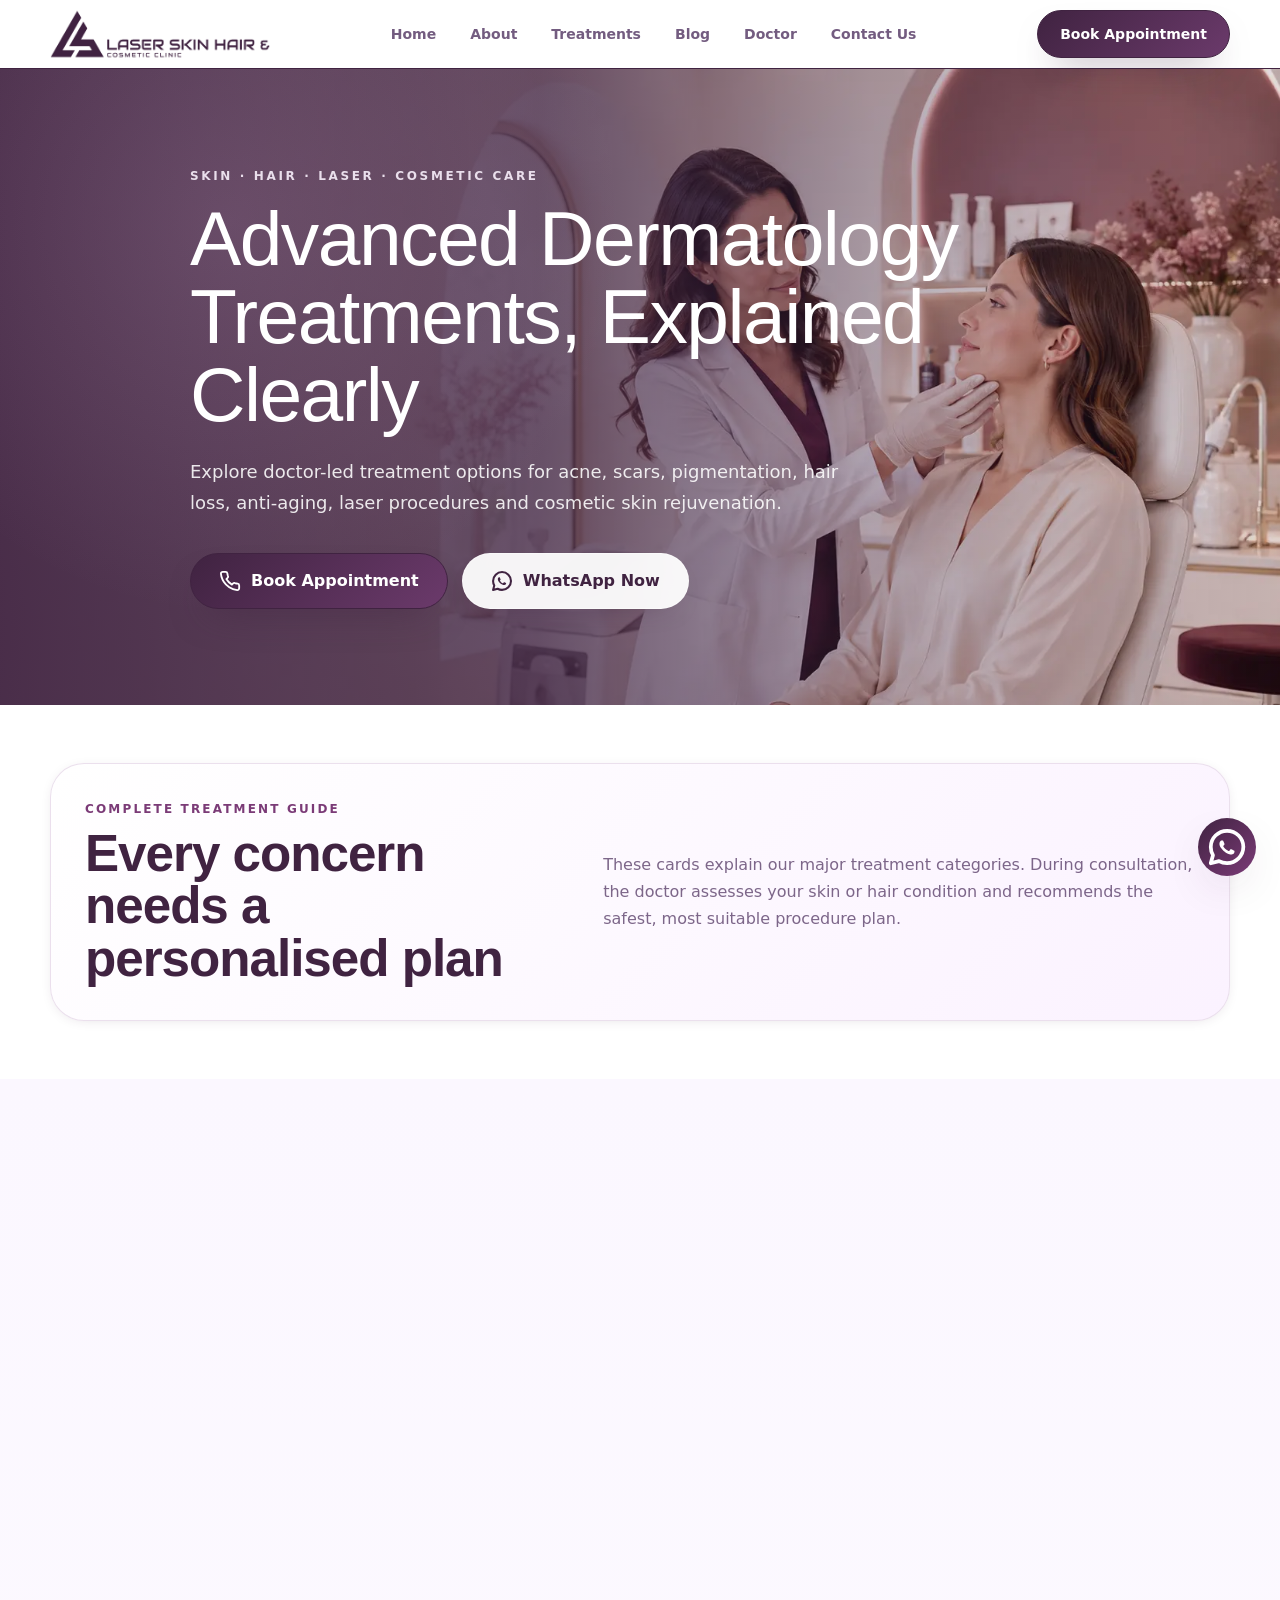
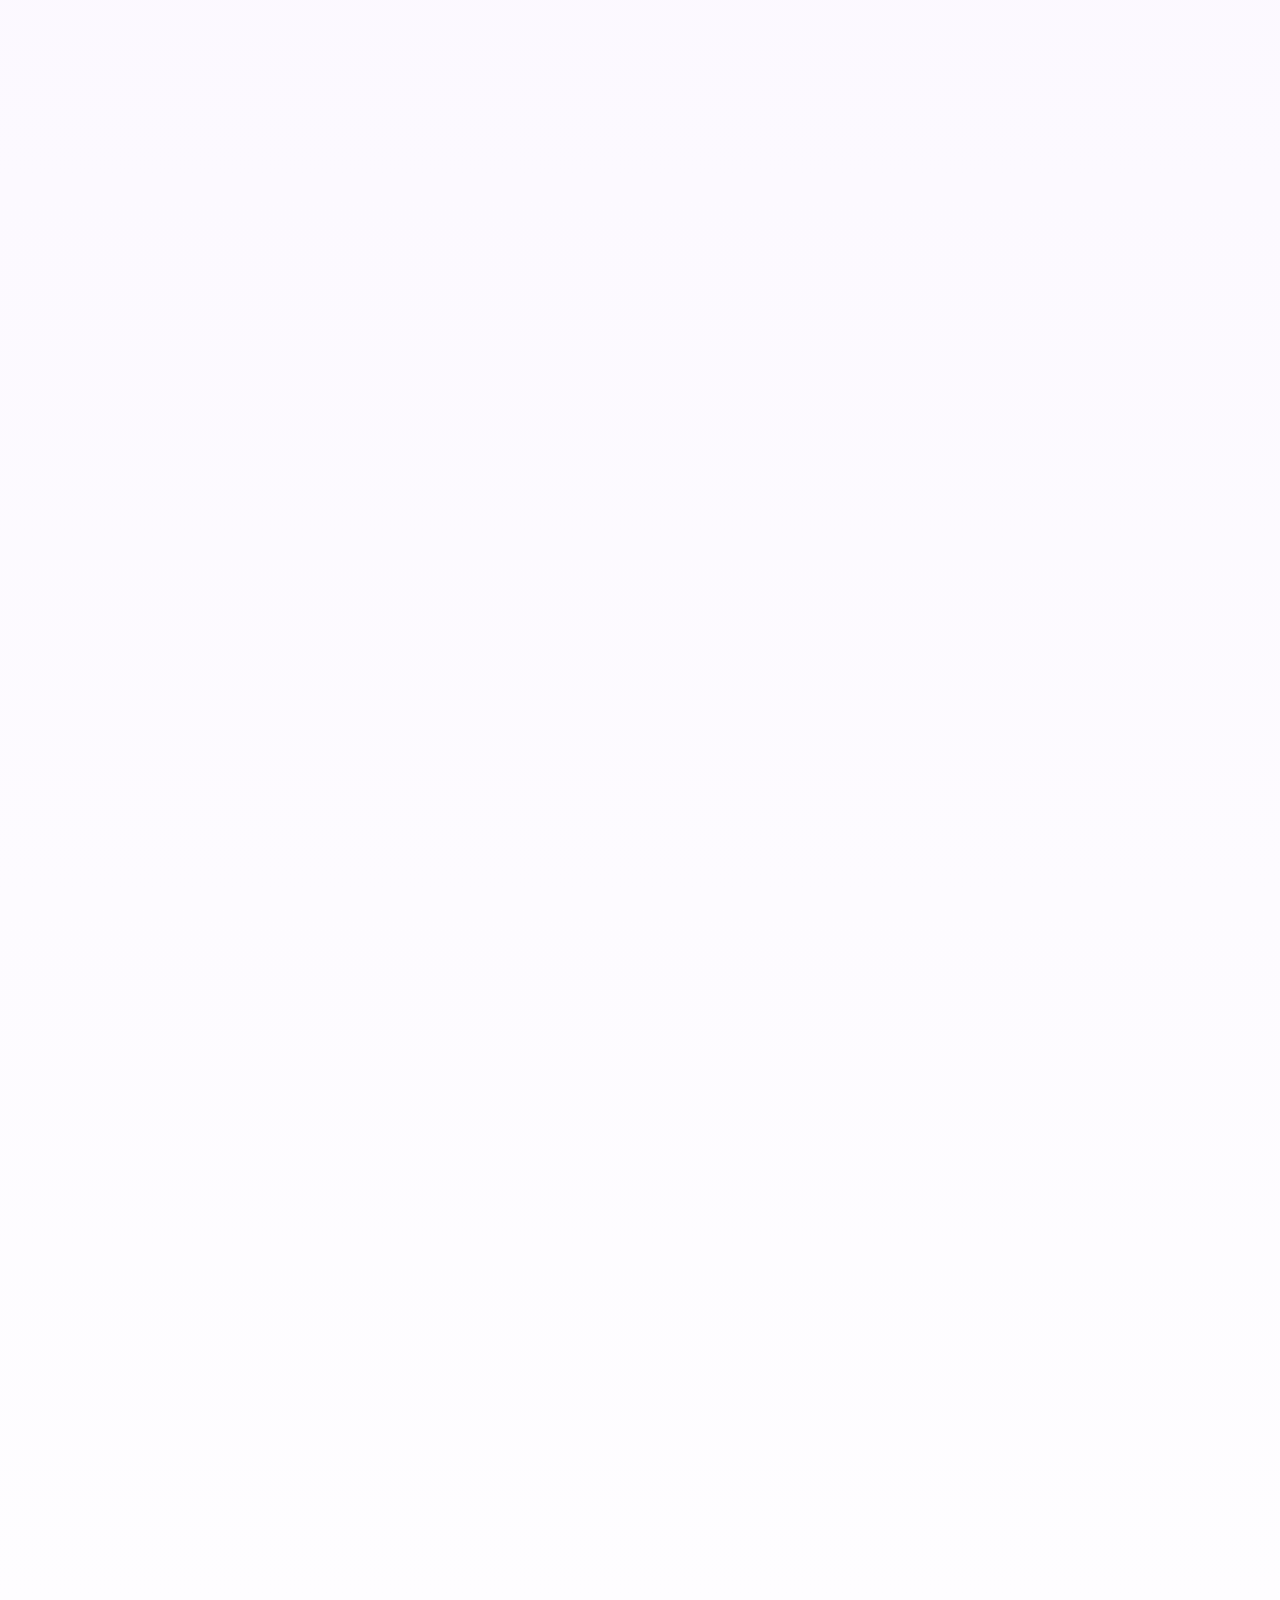
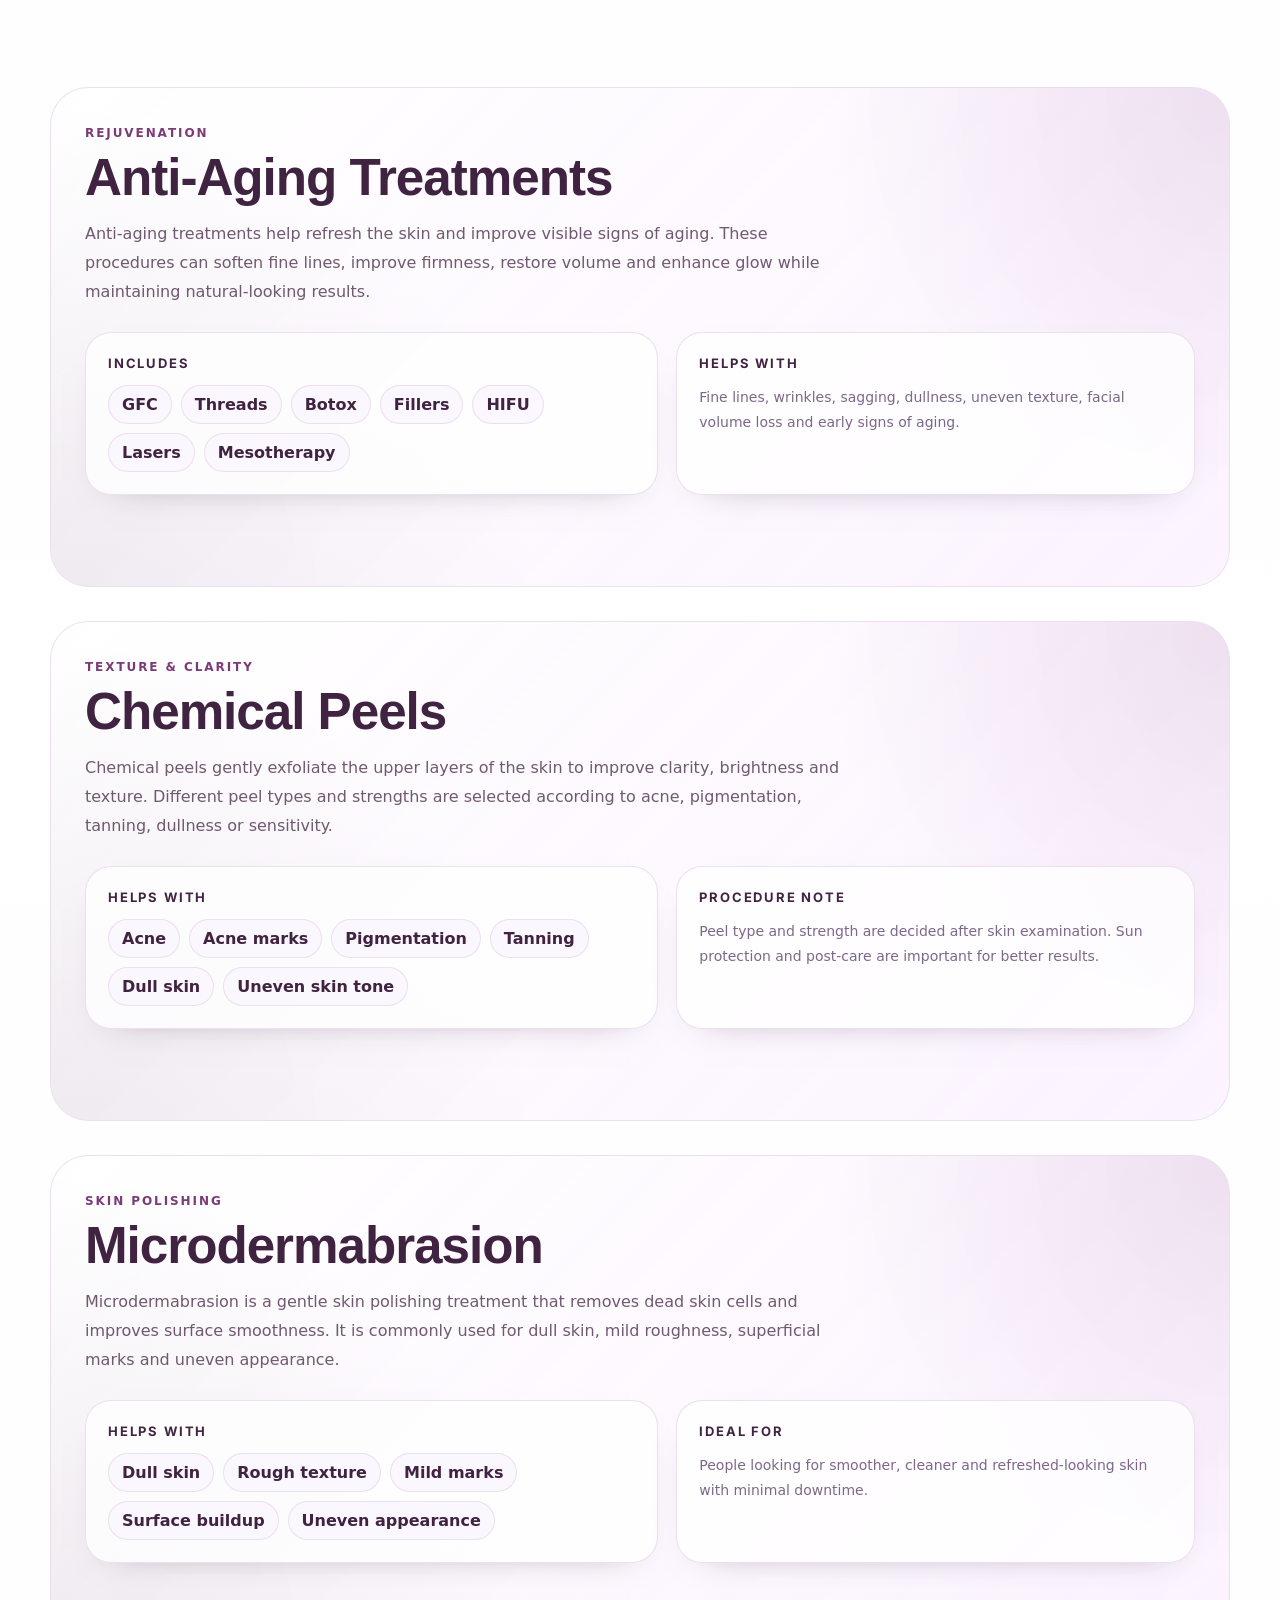
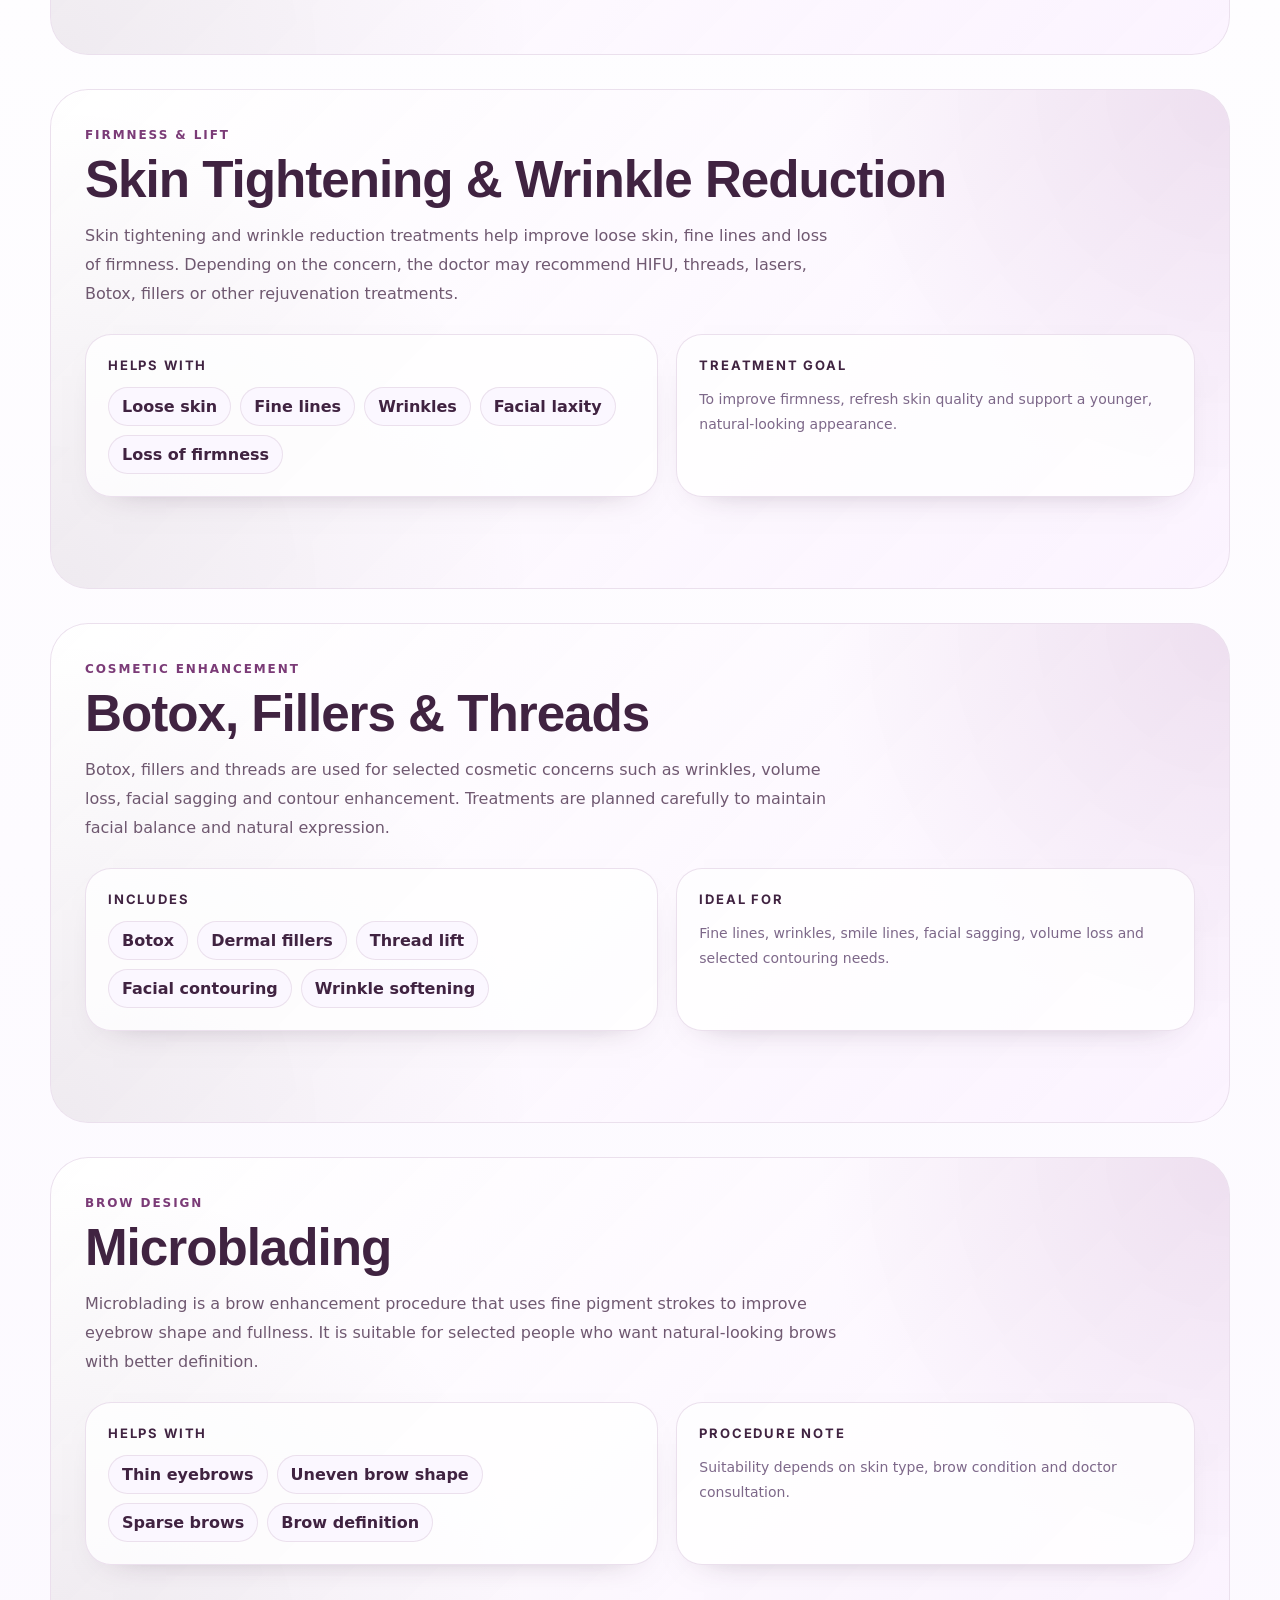
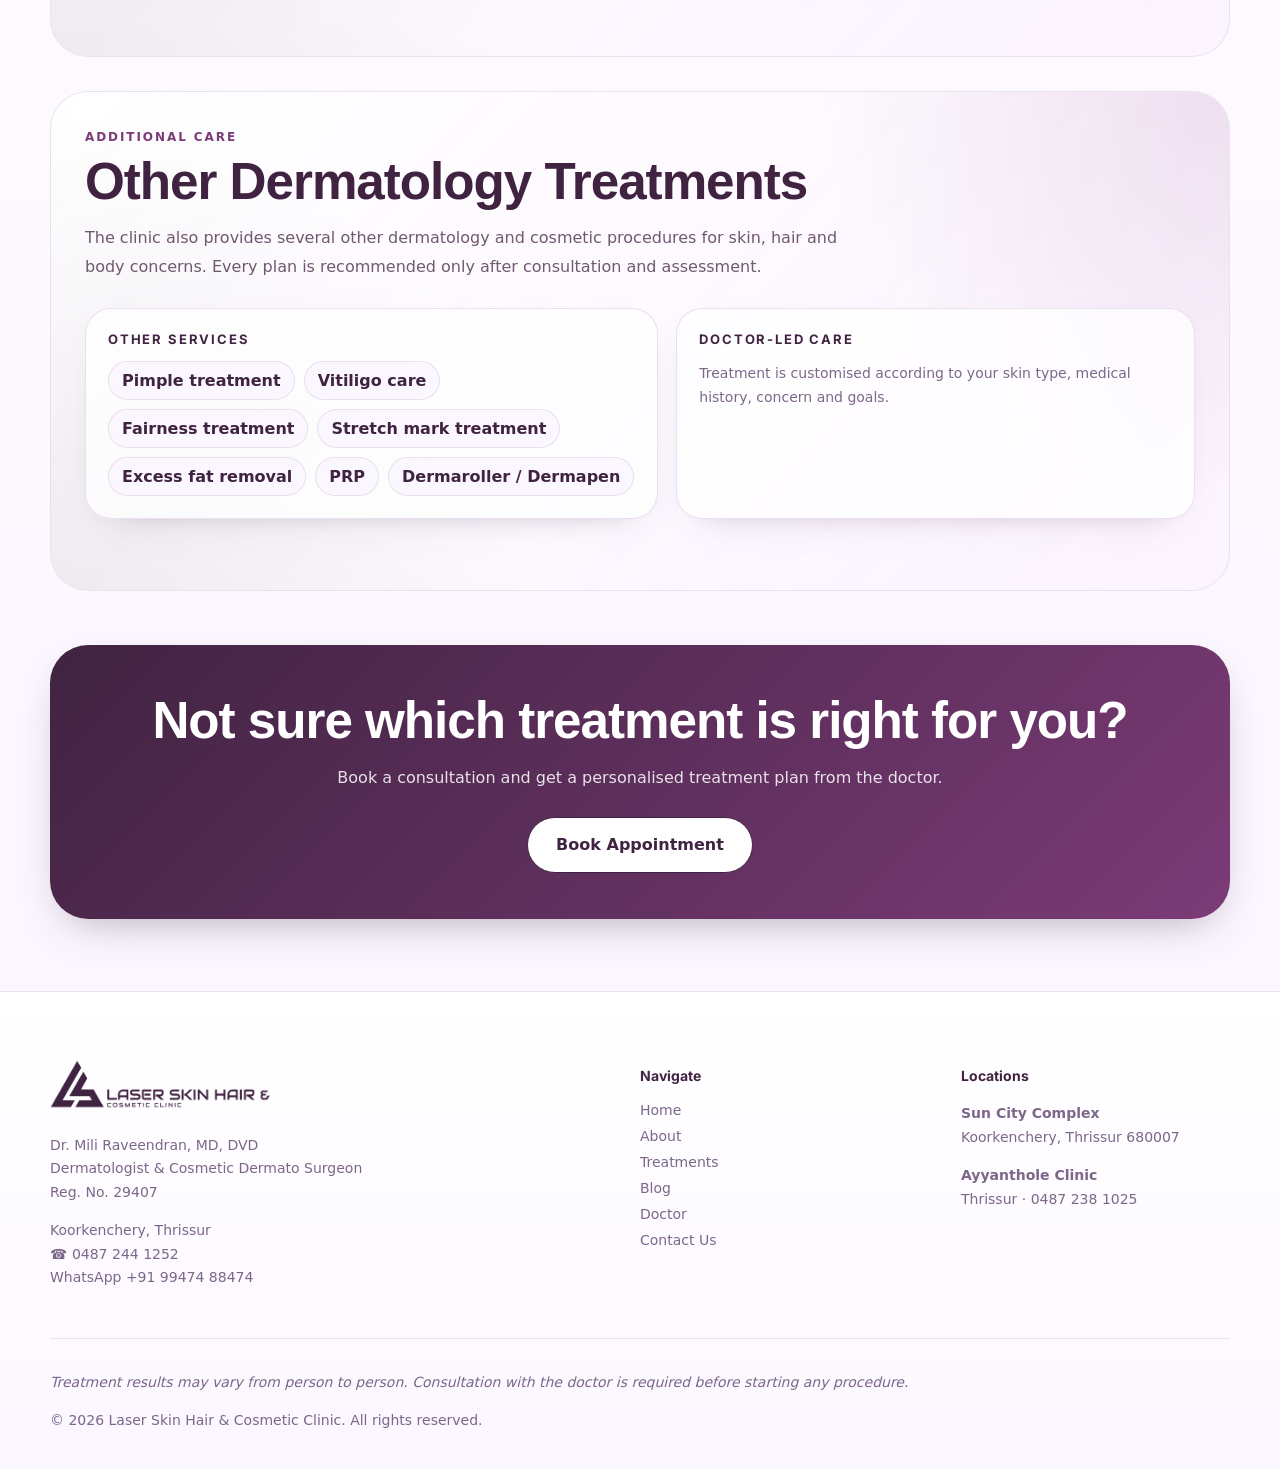
==== treatments.html @ 6c9113ad "reafactor : address  update" ====
<!doctype html>
<html lang="en">

<head>
  <meta charset="utf-8" />
  <meta name="viewport" content="width=device-width, initial-scale=1" />
  <title>Treatments | Laser Skin Hair & Cosmetic Clinic</title>
  <meta name="description"
    content="Complete treatment details for laser, acne scars, pigmentation, hair loss, anti-aging, skin lightening and cosmetic dermatology treatments in Thrissur." />

  <link rel="preconnect" href="https://fonts.googleapis.com">
  <link rel="preconnect" href="https://fonts.gstatic.com" crossorigin>
  <link
    href="https://fonts.googleapis.com/css2?family=Cormorant+Garamond:wght@400;500;600;700&family=Inter:wght@300;400;500;600;700&display=swap"
    rel="stylesheet">
  <link rel="shortcut icon" type="image/x-icon" href="assets/images/fav-icon.webp" />
  <link rel="stylesheet" href="styles.css" />
</head>

<body>
  <!-- PRELOADER -->
  <div id="preloader">
    <img src="assets/images/main-logo-inverse.webp" alt="Laser Skin Hair & Cosmetic Clinic" />
  </div>
  <!--  -->

  <header class="site-header">
    <div class="container header-inner">
      <a class="brand" href="index.html" aria-label="Laser Skin Clinic home">
        <img class="brand-logo" src="assets/images/main-logo.webp" alt="Laser Skin Hair & Cosmetic Clinic">
      </a>

      <nav class="desktop-nav" aria-label="Main navigation">
        <a href="/">Home</a>
        <a href="/?scroll=about" data-scroll="about">About</a>
        <a href="/treatments">Treatments</a>
        <a href="/blogs">Blog</a>
        <a href="/?scroll=doctor" data-scroll="doctor">Doctor</a>
        <a href="/?scroll=contact" data-scroll="contact">Contact Us</a>
      </nav>

      <a class="btn btn-primary desktop-cta" href="tel:+919947488474">Book Appointment</a>
      <button class="menu-toggle" type="button" aria-label="Open menu" aria-expanded="false">☰</button>
    </div>

    <nav class="mobile-nav" aria-label="Mobile navigation">
      <a href="/">Home</a>
      <a href="/?scroll=about" data-scroll="about">About</a>
      <a href="/treatments">Treatments</a>
      <a href="/blogs">Blog</a>
      <a href="/?scroll=doctor" data-scroll="doctor">Doctor</a>
      <a href="/?scroll=contact" data-scroll="contact">Contact Us</a>
      <a class="btn btn-primary" href="tel:+919947488474">Book Appointment</a>
    </nav>
  </header>

  <main>

    <section class="main-banner treatment-page-banner">
      <div class="main-banner-overlay"></div>

      <div class="container main-banner-content">
        <span>Skin · Hair · Laser · Cosmetic Care</span>
        <h1>Advanced Dermatology Treatments, Explained Clearly</h1>
        <p>
          Explore doctor-led treatment options for acne, scars, pigmentation, hair loss,
          anti-aging, laser procedures and cosmetic skin rejuvenation.
        </p>

        <div class="treatment-hero-actions">
          <a class="btn btn-primary" href="tel:+919947488474">
            <svg viewBox="0 0 24 24" fill="none" aria-hidden="true">
              <path
                d="M22 16.92v3a2 2 0 0 1-2.18 2A19.8 19.8 0 0 1 11.19 18.85a19.5 19.5 0 0 1-6-6A19.8 19.8 0 0 1 2.12 4.18 2 2 0 0 1 4.11 2h3a2 2 0 0 1 2 1.72c.13.96.35 1.89.66 2.78a2 2 0 0 1-.45 2.11L8.05 9.88a16 16 0 0 0 6.07 6.07l1.27-1.27a2 2 0 0 1 2.11-.45c.89.31 1.82.53 2.78.66A2 2 0 0 1 22 16.92z"
                stroke="currentColor" stroke-width="2" stroke-linecap="round" stroke-linejoin="round" />
            </svg>
            Book Appointment
          </a>

          <a class="btn btn-light" href="https://wa.me/919947488474" target="_blank" rel="noopener">
            <svg viewBox="0 0 32 32" fill="none" aria-hidden="true">
              <path
                d="M16.04 3C8.86 3 3.02 8.84 3.02 16.02c0 2.3.6 4.55 1.75 6.52L3 29l6.62-1.73a13 13 0 0 0 6.42 1.64h.01c7.18 0 13.02-5.84 13.02-13.02C29.07 8.84 23.23 3 16.04 3z"
                stroke="currentColor" stroke-width="3" stroke-linejoin="round" />
              <path
                d="M21.45 18.72c-.3-.15-1.76-.87-2.03-.97-.27-.1-.47-.15-.67.15-.2.3-.77.97-.95 1.17-.17.2-.35.22-.65.07-.3-.15-1.26-.46-2.4-1.48-.89-.79-1.49-1.77-1.66-2.07-.17-.3-.02-.46.13-.61.13-.13.3-.35.45-.52.15-.18.2-.3.3-.5.1-.2.05-.37-.02-.52-.07-.15-.67-1.62-.92-2.22-.24-.58-.49-.5-.67-.51h-.57c-.2 0-.52.07-.8.37-.27.3-1.05 1.02-1.05 2.5s1.07 2.9 1.22 3.1c.15.2 2.1 3.2 5.08 4.49.71.31 1.26.49 1.69.63.71.23 1.36.2 1.87.12.57-.08 1.76-.72 2.01-1.42.25-.7.25-1.3.17-1.42-.08-.13-.27-.2-.57-.35z"
                fill="currentColor" />
            </svg>
            WhatsApp Now
          </a>
        </div>
      </div>
    </section>

    <section class="section treatment-intro-section">
      <div class="container">
        <div class="treatment-intro-card">
          <div>
            <span>Complete Treatment Guide</span>
            <h2>Every concern needs a personalised plan</h2>
          </div>
          <p>
            These cards explain our major treatment categories. During consultation, the doctor assesses
            your skin or hair condition and recommends the safest, most suitable procedure plan.
          </p>
        </div>
      </div>
    </section>

    <section class="pinned-treatments-section">
      <div class="container">
        <div class="pinned-treatment-shell">

          <!-- <aside class="pinned-treatment-sidebar">
            <span>Treatment Areas</span>
            <h2>Doctor-led care for skin, hair and beauty</h2>
            <p>
              Scroll through the treatment cards to understand each service in detail.
              Each card stays pinned briefly for a premium stacked-page experience.
            </p>

            <div class="sidebar-points">
              <a href="#laser">Laser Treatments</a>
              <a href="#acne">Acne & Scar Care</a>
              <a href="#brightening">Skin Brightening</a>
              <a href="#hair">Hair Loss Treatment</a>
              <a href="#antiaging">Anti-Aging</a>
              <a href="#peels">Chemical Peels</a>
            </div>
          </aside> -->

          <div class="pinned-treatment-stack">

            <article class="pinned-treatment-card" id="laser">
              <div class="card-main">
                <span class="card-kicker">Laser Dermatology</span>
                <h3>Laser Treatments</h3>
                <p>
                  Laser treatments use focused light energy to treat selected skin concerns with accuracy.
                  They are commonly used for pigmentation, acne scars, moles, birth marks, tattoo removal
                  and different types of scars.
                </p>

                <div class="card-info-grid">
                  <div>
                    <h4>Helps With</h4>
                    <ul>
                      <li>Moles</li>
                      <li>Birth marks</li>
                      <li>Acne scars</li>
                      <li>Other scars</li>
                      <li>Pigmentation</li>
                      <li>Tattoo removal</li>
                    </ul>
                  </div>
                  <div>
                    <h4>Approach</h4>
                    <p>
                      The doctor examines the skin and selects the right laser type and settings.
                      Multiple sessions may be advised depending on the concern and response.
                    </p>
                  </div>
                </div>
              </div>
            </article>

            <article class="pinned-treatment-card" id="acne">
              <div class="card-main">
                <span class="card-kicker">Clearer Skin</span>
                <h3>Acne & Scar Care</h3>
                <p>
                  Acne and acne scars need a customised approach. Active breakouts are controlled with
                  medical management, while acne scars may require procedures to improve skin texture
                  and reduce visible scar depth.
                </p>

                <div class="card-info-grid">
                  <div>
                    <h4>Includes</h4>
                    <ul>
                      <li>Medical management</li>
                      <li>Chemical peels</li>
                      <li>MNRF</li>
                      <li>Lasers</li>
                      <li>Threads</li>
                    </ul>
                  </div>
                  <div>
                    <h4>Ideal For</h4>
                    <p>
                      Active acne, acne marks, post-acne pigmentation, open pores, uneven skin texture,
                      depressed scars and recurring breakouts.
                    </p>
                  </div>
                </div>
              </div>
            </article>

            <article class="pinned-treatment-card" id="brightening">
              <div class="card-main">
                <span class="card-kicker">Glow & Even Tone</span>
                <h3>Skin Lightening & Brightening</h3>
                <p>
                  Skin brightening treatments help improve dull skin, tanning, uneven tone, pigmentation
                  and dark patches. Treatment may include peels, lasers, glutathione injections and
                  mesotherapy depending on the concern.
                </p>

                <div class="card-info-grid">
                  <div>
                    <h4>Includes</h4>
                    <ul>
                      <li>Chemical peels</li>
                      <li>Lasers</li>
                      <li>Glutathione injections</li>
                      <li>Mesotherapy</li>
                      <li>Face brightening</li>
                      <li>Body brightening</li>
                    </ul>
                  </div>
                  <div>
                    <h4>Treatment Areas</h4>
                    <p>
                      Face, body, selected intimate areas for females, underarms / axillae and other
                      areas after doctor consultation.
                    </p>
                  </div>
                </div>
              </div>
            </article>

            <article class="pinned-treatment-card" id="hair">
              <div class="card-main">
                <span class="card-kicker">Scalp & Hair Health</span>
                <h3>Hair Loss Treatment</h3>
                <p>
                  Hair loss treatment starts by identifying the reason for hair fall or thinning.
                  The plan may include medicines, PRP, GFC, mesotherapy, lasers and microblading to
                  support scalp health and improve density over time.
                </p>

                <div class="card-info-grid">
                  <div>
                    <h4>Includes</h4>
                    <ul>
                      <li>Medical management</li>
                      <li>PRP</li>
                      <li>GFC</li>
                      <li>Mesotherapy</li>
                      <li>Lasers</li>
                      <li>Microblading</li>
                    </ul>
                  </div>
                  <div>
                    <h4>Ideal For</h4>
                    <p>
                      Hair fall, thinning hair, weak roots, reduced density, scalp-related hair concerns
                      and selected eyebrow enhancement needs.
                    </p>
                  </div>
                </div>
              </div>
            </article>

            <article class="pinned-treatment-card" id="antiaging">
              <div class="card-main">
                <span class="card-kicker">Rejuvenation</span>
                <h3>Anti-Aging Treatments</h3>
                <p>
                  Anti-aging treatments help refresh the skin and improve visible signs of aging.
                  These procedures can soften fine lines, improve firmness, restore volume and enhance
                  glow while maintaining natural-looking results.
                </p>

                <div class="card-info-grid">
                  <div>
                    <h4>Includes</h4>
                    <ul>
                      <li>GFC</li>
                      <li>Threads</li>
                      <li>Botox</li>
                      <li>Fillers</li>
                      <li>HIFU</li>
                      <li>Lasers</li>
                      <li>Mesotherapy</li>
                    </ul>
                  </div>
                  <div>
                    <h4>Helps With</h4>
                    <p>
                      Fine lines, wrinkles, sagging, dullness, uneven texture, facial volume loss
                      and early signs of aging.
                    </p>
                  </div>
                </div>
              </div>
            </article>

            <article class="pinned-treatment-card" id="peels">
              <div class="card-main">
                <span class="card-kicker">Texture & Clarity</span>
                <h3>Chemical Peels</h3>
                <p>
                  Chemical peels gently exfoliate the upper layers of the skin to improve clarity,
                  brightness and texture. Different peel types and strengths are selected according to
                  acne, pigmentation, tanning, dullness or sensitivity.
                </p>

                <div class="card-info-grid">
                  <div>
                    <h4>Helps With</h4>
                    <ul>
                      <li>Acne</li>
                      <li>Acne marks</li>
                      <li>Pigmentation</li>
                      <li>Tanning</li>
                      <li>Dull skin</li>
                      <li>Uneven skin tone</li>
                    </ul>
                  </div>
                  <div>
                    <h4>Procedure Note</h4>
                    <p>
                      Peel type and strength are decided after skin examination. Sun protection and
                      post-care are important for better results.
                    </p>
                  </div>
                </div>
              </div>
            </article>

            <article class="pinned-treatment-card">
              <div class="card-main">
                <span class="card-kicker">Skin Polishing</span>
                <h3>Microdermabrasion</h3>
                <p>
                  Microdermabrasion is a gentle skin polishing treatment that removes dead skin cells
                  and improves surface smoothness. It is commonly used for dull skin, mild roughness,
                  superficial marks and uneven appearance.
                </p>

                <div class="card-info-grid">
                  <div>
                    <h4>Helps With</h4>
                    <ul>
                      <li>Dull skin</li>
                      <li>Rough texture</li>
                      <li>Mild marks</li>
                      <li>Surface buildup</li>
                      <li>Uneven appearance</li>
                    </ul>
                  </div>
                  <div>
                    <h4>Ideal For</h4>
                    <p>
                      People looking for smoother, cleaner and refreshed-looking skin with minimal downtime.
                    </p>
                  </div>
                </div>
              </div>
            </article>

            <article class="pinned-treatment-card">
              <div class="card-main">
                <span class="card-kicker">Firmness & Lift</span>
                <h3>Skin Tightening & Wrinkle Reduction</h3>
                <p>
                  Skin tightening and wrinkle reduction treatments help improve loose skin, fine lines
                  and loss of firmness. Depending on the concern, the doctor may recommend HIFU, threads,
                  lasers, Botox, fillers or other rejuvenation treatments.
                </p>

                <div class="card-info-grid">
                  <div>
                    <h4>Helps With</h4>
                    <ul>
                      <li>Loose skin</li>
                      <li>Fine lines</li>
                      <li>Wrinkles</li>
                      <li>Facial laxity</li>
                      <li>Loss of firmness</li>
                    </ul>
                  </div>
                  <div>
                    <h4>Treatment Goal</h4>
                    <p>
                      To improve firmness, refresh skin quality and support a younger, natural-looking appearance.
                    </p>
                  </div>
                </div>
              </div>
            </article>

            <article class="pinned-treatment-card">
              <div class="card-main">
                <span class="card-kicker">Cosmetic Enhancement</span>
                <h3>Botox, Fillers & Threads</h3>
                <p>
                  Botox, fillers and threads are used for selected cosmetic concerns such as wrinkles,
                  volume loss, facial sagging and contour enhancement. Treatments are planned carefully
                  to maintain facial balance and natural expression.
                </p>

                <div class="card-info-grid">
                  <div>
                    <h4>Includes</h4>
                    <ul>
                      <li>Botox</li>
                      <li>Dermal fillers</li>
                      <li>Thread lift</li>
                      <li>Facial contouring</li>
                      <li>Wrinkle softening</li>
                    </ul>
                  </div>
                  <div>
                    <h4>Ideal For</h4>
                    <p>
                      Fine lines, wrinkles, smile lines, facial sagging, volume loss and selected contouring needs.
                    </p>
                  </div>
                </div>
              </div>
            </article>

            <article class="pinned-treatment-card">
              <div class="card-main">
                <span class="card-kicker">Brow Design</span>
                <h3>Microblading</h3>
                <p>
                  Microblading is a brow enhancement procedure that uses fine pigment strokes to improve
                  eyebrow shape and fullness. It is suitable for selected people who want natural-looking
                  brows with better definition.
                </p>

                <div class="card-info-grid">
                  <div>
                    <h4>Helps With</h4>
                    <ul>
                      <li>Thin eyebrows</li>
                      <li>Uneven brow shape</li>
                      <li>Sparse brows</li>
                      <li>Brow definition</li>
                    </ul>
                  </div>
                  <div>
                    <h4>Procedure Note</h4>
                    <p>
                      Suitability depends on skin type, brow condition and doctor consultation.
                    </p>
                  </div>
                </div>
              </div>
            </article>

            <article class="pinned-treatment-card">
              <div class="card-main">
                <span class="card-kicker">Additional Care</span>
                <h3>Other Dermatology Treatments</h3>
                <p>
                  The clinic also provides several other dermatology and cosmetic procedures for skin,
                  hair and body concerns. Every plan is recommended only after consultation and assessment.
                </p>

                <div class="card-info-grid">
                  <div>
                    <h4>Other Services</h4>
                    <ul>
                      <li>Pimple treatment</li>
                      <li>Vitiligo care</li>
                      <li>Fairness treatment</li>
                      <li>Stretch mark treatment</li>
                      <li>Excess fat removal</li>
                      <li>PRP</li>
                      <li>Dermaroller / Dermapen</li>
                    </ul>
                  </div>
                  <div>
                    <h4>Doctor-Led Care</h4>
                    <p>
                      Treatment is customised according to your skin type, medical history, concern and goals.
                    </p>
                  </div>
                </div>
              </div>
            </article>

          </div>
        </div>

        <div class="treatments-bottom-cta">
          <h2>Not sure which treatment is right for you?</h2>
          <p>Book a consultation and get a personalised treatment plan from the doctor.</p>
          <a class="btn btn-primary" href="tel:+919947488474">Book Appointment</a>
        </div>

      </div>
    </section>

  </main>

  <footer class="footer">
    <div class="container footer-grid">
      <div class="footer-main">
        <div class="brand footer-brand"><a class="brand" href="/" aria-label="Laser Skin Clinic home">
            <img class="brand-logo" src="assets/images/main-logo.webp" alt="Laser Skin Hair & Cosmetic Clinic">
          </a></div>
        <p>Dr. Mili Raveendran, MD, DVD<br>Dermatologist & Cosmetic Dermato Surgeon<br>Reg. No. 29407</p>
        <p>Koorkenchery, Thrissur<br>☎ 0487 244 1252<br>WhatsApp +91 99474 88474</p>
      </div>
      <div>
        <h4>Navigate</h4> <a href="/">Home</a>
        <a href="/?scroll=about" data-scroll="about">About</a>
        <a href="/treatments">Treatments</a>
        <a href="/blogs">Blog</a>
        <a href="/?scroll=doctor" data-scroll="doctor">Doctor</a>
        <a href="/?scroll=contact" data-scroll="contact">Contact Us</a>
      </div>
      <div>
        <h4>Locations</h4>
        <p><b>Sun City Complex</b><br>Koorkenchery, Thrissur 680007</p>
        <p><b>Ayyanthole Clinic</b><br>Thrissur · 0487 238 1025</p>
      </div>
    </div>
    <div class="container footer-bottom">
      <p><em>Treatment results may vary from person to person. Consultation with the doctor is required before starting
          any procedure.</em></p>
      <p>© <span id="year"></span> Laser Skin Hair & Cosmetic Clinic. All rights reserved.</p>
    </div>
  </footer>
  <a class="floating-whatsapp"
    href="https://wa.me/919947488474?text=Hello%20Dr.%20Mili,%20I'd%20like%20to%20book%20a%20consultation"
    target="_blank" rel="noopener" aria-label="WhatsApp"> <svg viewBox="0 0 32 32" fill="none" aria-hidden="true">
      <path
        d="M16.04 3C8.86 3 3.02 8.84 3.02 16.02c0 2.3.6 4.55 1.75 6.52L3 29l6.62-1.73a13 13 0 0 0 6.42 1.64h.01c7.18 0 13.02-5.84 13.02-13.02C29.07 8.84 23.23 3 16.04 3z"
        stroke="currentColor" stroke-width="3" stroke-linejoin="round" />
      <path
        d="M21.45 18.72c-.3-.15-1.76-.87-2.03-.97-.27-.1-.47-.15-.67.15-.2.3-.77.97-.95 1.17-.17.2-.35.22-.65.07-.3-.15-1.26-.46-2.4-1.48-.89-.79-1.49-1.77-1.66-2.07-.17-.3-.02-.46.13-.61.13-.13.3-.35.45-.52.15-.18.2-.3.3-.5.1-.2.05-.37-.02-.52-.07-.15-.67-1.62-.92-2.22-.24-.58-.49-.5-.67-.51h-.57c-.2 0-.52.07-.8.37-.27.3-1.05 1.02-1.05 2.5s1.07 2.9 1.22 3.1c.15.2 2.1 3.2 5.08 4.49.71.31 1.26.49 1.69.63.71.23 1.36.2 1.87.12.57-.08 1.76-.72 2.01-1.42.25-.7.25-1.3.17-1.42-.08-.13-.27-.2-.57-.35z"
        fill="currentColor" />
    </svg></a>
  <script src="script.js"></script>

</body>

</html>
---- styles.css ----
:root {
  --lilac: #c8a2c8;
  --lavender: #fbf7ff;
  --mauve: #7b3b77;
  --deep: #402341;
  --gold: #d6b56d;
  --background: #fff;
  --muted: #76627f;
  --border: #eadfec;
  --shadow-soft: 0 4px 20px -8px rgba(64, 35, 65, .25);
  --shadow-glow: 0 16px 45px -18px rgba(64, 35, 65, .42);
  --shadow-card: 0 2px 14px -6px rgba(64, 35, 65, .22);
  --gradient-cta: linear-gradient(135deg, #402341 0%, #7b3b77 100%);
  --gradient-soft: linear-gradient(180deg, #fff 0%, #fbf7ff 100%);
  --gradient-card: linear-gradient(135deg, #fff 0%, #fbf2ff 100%);
}

* {
  box-sizing: border-box;
}

html {
  scroll-behavior: smooth;
}

body {
  margin: 0;
  background: var(--background);
  color: var(--deep);
  font-family: "Poppins", system-ui, -apple-system, "Segoe UI", sans-serif;
  -webkit-font-smoothing: antialiased;
}

img {
  display: block;
  max-width: 100%;
  height: auto;
}

a {
  color: inherit;
  text-decoration: none;
}

.container {
  width: min(100% - 32px, 1180px);
  margin-inline: auto;
}

.narrow {
  width: min(100% - 32px, 880px);
}

h1,
h2,
h3 {
  font-family: "Helvetica, Arial", sans-serif;
  letter-spacing: -.02em;
  margin: 0;
  color: var(--deep);
}

p {
  line-height: 1.7;
  color: rgba(75, 46, 92, .72);
}

.btn svg {
  width: 20px;
  height: 20px;
  display: inline-block;
  flex: 0 0 auto;
  color: currentColor;
}

.btn-primary svg {
  color: #fff;
}

.btn-light svg {
  color: var(--deep);
}

.brand-logo {
  width: 220px;
  height: auto;
  display: block;
}

@media (max-width: 640px) {
  .brand-logo {
    width: 150px;
  }
}

.site-header {
  position: sticky;
  top: 0;
  z-index: 50;
  background: rgba(255, 255, 255, .82);
  backdrop-filter: blur(18px);
  border-bottom: 1px solid rgba(234, 223, 236, .75);
}

.header-inner {
  display: flex;
  align-items: center;
  justify-content: space-between;
  gap: 20px;
  padding: 8px 0;
}

.brand {
  display: flex;
  align-items: center;
  gap: 12px;
}

.brand-icon {
  width: 42px;
  height: 42px;
  border-radius: 50%;
  display: grid;
  place-items: center;
  background: var(--gradient-cta);
  color: #fff;
  box-shadow: var(--shadow-soft);
  font-size: 20px;
  flex: 0 0 auto;
}

.brand strong {
  font-family: "Helvetica, Arial", sans-serif;
  font-size: 22px;
  display: block;
  line-height: 1.05;
  white-space: normal;
}

.brand small {
  font-size: 11px;
  text-transform: uppercase;
  letter-spacing: .08em;
  color: var(--muted);
}

.desktop-nav {
  display: flex;
  gap: 4px;
  align-items: center;
}

.desktop-nav a {
  padding: 10px 15px;
  border-radius: 999px;
  font-size: 14px;
  font-weight: 600;
  color: rgba(75, 46, 92, .78);
}

.desktop-nav a:hover {
  background: #f4e9f6;
  color: var(--deep);
}

.btn {
  display: inline-flex;
  align-items: center;
  justify-content: center;
  gap: 8px;
  border: 0;
  border-radius: 999px;
  padding: 13px 24px;
  min-height: 48px;
  font-weight: 700;
  cursor: pointer;
  font-family: inherit;
  transition: .2s ease;
  white-space: nowrap;
  width: 200px;
  height: 53px;
}

.btn:hover {
  transform: translateY(-1px);
}

.btn-primary {
  background: var(--gradient-cta);
  color: #fff;
  box-shadow: var(--shadow-glow);
}

.btn-light {
  background: rgba(255, 255, 255, .68);
  border: 1px solid rgba(200, 162, 200, .7);
  color: var(--deep);
  backdrop-filter: blur(10px);
}

.menu-toggle {
  display: none;
  background: transparent;
  border: 0;
  font-size: 28px;
  color: var(--deep);
  cursor: pointer;
}

.mobile-nav {
  display: none;
  padding: 0 16px 18px;
}

.mobile-nav a {
  display: block;
  padding: 12px 16px;
  border-radius: 14px;
  font-weight: 600;
}

.mobile-nav a:hover {
  background: #f4e9f6;
}

.mobile-nav .btn {
  margin-top: 8px;
  color: #fff;
  text-align: center;
}

.hero {
  position: relative;
  overflow: hidden;
  background: var(--gradient-hero);
  padding: 72px 0 86px;
}

.hero-grid {
  position: relative;
  display: grid;
  grid-template-columns: 1.05fr .95fr;
  gap: 64px;
  align-items: center;
}

/* .hero h1 {
  font-size: clamp(44px, 6vw, 52px);
  line-height: 1.04;
  font-weight: 500;
  max-width: 720px;
} */

.hero p {
  font-size: 18px;
  max-width: 610px;
}

.pill {
  display: inline-flex;
  align-items: center;
  gap: 8px;
  background: rgba(255, 255, 255, .72);
  border: 1px solid rgba(200, 162, 200, .45);
  box-shadow: var(--shadow-soft);
  padding: 8px 15px;
  border-radius: 999px;
  font-size: 12px;
  font-weight: 700;
  margin-bottom: 24px;
}

.button-row {
  display: flex;
  flex-wrap: wrap;
  gap: 12px;
  margin: 30px 0;
}

.badges {
  display: grid;
  grid-template-columns: repeat(3, minmax(0, 1fr));
  gap: 12px;
  max-width: 640px;
}

.badges span {
  background: rgba(255, 255, 255, .62);
  border: 1px solid rgba(255, 255, 255, .75);
  border-radius: 14px;
  padding: 11px 12px;
  font-size: 13px;
  font-weight: 700;
  box-shadow: var(--shadow-card);
}

.hero-image-wrap {
  position: relative;
  max-width: 450px;
  margin-inline: auto;
}

.hero-image {
  position: relative;
  border-radius: 42px;
  overflow: hidden;
  border: 4px solid rgba(255, 255, 255, .8);
  box-shadow: var(--shadow-glow);
  aspect-ratio: 4/5;
}

.hero-image:before {
  content: "";
  position: absolute;
  inset: -18px;
  background: var(--gradient-cta);
  filter: blur(28px);
  opacity: .3;
}

.hero-image img {
  width: 100%;
  height: 100%;
  object-fit: cover;
}

.floating-card {
  position: absolute;
  background: #fff;
  border-radius: 22px;
  box-shadow: var(--shadow-glow);
  padding: 14px 18px;
  animation: float 6s ease-in-out infinite;
}

.floating-card small {
  display: block;
  text-transform: uppercase;
  letter-spacing: .11em;
  color: var(--mauve);
  font-weight: 800;
  font-size: 10px;
}

.floating-card b {
  display: block;
  font-family: "Helvetica, Arial", sans-serif;
  font-size: 18px;
}

.card-left {
  left: -32px;
  top: 44px;
}

.card-right {
  right: -20px;
  bottom: 60px;
  animation-delay: 1.5s;
}

.blob {
  position: absolute;
  border-radius: 999px;
  filter: blur(60px);
  animation: blob 14s ease-in-out infinite;
}

.blob-1 {
  width: 320px;
  height: 320px;
  left: -90px;
  top: -90px;
  background: rgba(200, 162, 200, .45);
}

.blob-2 {
  width: 390px;
  height: 390px;
  right: -60px;
  top: 160px;
  background: rgba(169, 93, 154, .26);
  animation-delay: 3s;
}

.blob-3 {
  width: 280px;
  height: 280px;
  left: 36%;
  bottom: -70px;
  background: rgba(214, 181, 109, .25);
  animation-delay: 6s;
}

.section {
  padding: 72px 0;
}

.section.about-clinic-section {
  padding: 0 !important;
}

.soft-bg {
  background: var(--gradient-soft);
}

.section-head {
  text-align: center;
  max-width: 780px;
  margin: 0 auto 42px;
}

.section-head.left {
  text-align: left;
  margin-left: 0;
}

.section-head span,
.cta-inner>span {
  display: inline-block;
  color: var(--mauve);
  text-transform: uppercase;
  letter-spacing: .2em;
  font-weight: 800;
  font-size: 12px;
  margin-bottom: 12px;
}

.hero h2,
.section-head h2,
.cta-inner h2 {
  font-size: clamp(32px, 4vw, 58px);
  font-weight: 500;
  line-height: 1.08;
}

.section-head p {
  font-size: 16px;
  margin-bottom: 0;
}

.two-col {
  display: grid;
  grid-template-columns: 1fr 1fr;
  gap: 72px;
  align-items: center;
}

.image-card {
  position: relative;
  border-radius: 34px;
  overflow: hidden;
  border: 4px solid #fff;
  box-shadow: var(--shadow-glow);
}

.about-image {
  aspect-ratio: 4/3;
}

.image-card img {
  width: 100%;
  height: 100%;
  object-fit: cover;
}

.years-card {
  position: absolute;
  right: -6px;
  bottom: 24px;
  width: 200px;
  background: var(--gradient-cta);
  color: #fff;
  border-radius: 24px 0 0 24px;
  box-shadow: var(--shadow-glow);
  padding: 22px;
}

.years-card b {
  display: block;
  font-family: "Helvetica, Arial", sans-serif;
  font-size: 42px;
}

.years-card span {
  font-size: 12px;
  opacity: .9;
}

.feature-grid,
.card-grid {
  display: grid;
  gap: 18px;
}

.feature-grid.two {
  grid-template-columns: repeat(2, 1fr);
}

.feature-grid.three,
.card-grid.three {
  grid-template-columns: repeat(3, 1fr);
}

.feature-grid article {
  display: flex;
  align-items: center;
  gap: 14px;
  background: #fff;
  border: 1px solid rgba(234, 223, 236, .8);
  border-radius: 22px;
  box-shadow: var(--shadow-card);
  padding: 22px;
  font-size: 24px;
}

.feature-grid article b {
  font-family: "Helvetica, Arial", sans-serif;
  font-size: 16px;
  line-height: 1.2;
}

.focus-card,
.service-card,
.journey-grid article {
  background: #fff;
  border: 1px solid rgba(234, 223, 236, .8);
  border-radius: 30px;
  box-shadow: var(--shadow-card);
  padding: 30px;
  transition: .25s ease;
  min-height: 200px;
}

.focus-card:hover,
.service-card:hover,
.feature-grid article:hover {
  transform: translateY(-4px);
  box-shadow: var(--shadow-glow);
}

.focus-card i,
.service-card i {
  width: 52px;
  height: 52px;
  border-radius: 18px;
  background: var(--gradient-cta);
  color: #fff;
  display: grid;
  place-items: center;
  font-style: normal;
  font-size: 24px;
  box-shadow: var(--shadow-soft);
  margin-bottom: 20px;
}

.focus-card h3,
.service-card h3 {
  font-size: 28px;
  font-weight: 600;
}

.focus-card p,
.service-card p {
  font-size: 16px;
}

.service-card {
  background: var(--gradient-card);
}

.service-card ul {
  margin: 18px 0 0;
  padding: 0;
  list-style: none;
}

.service-card li {
  position: relative;
  padding-left: 18px;
  margin: 8px 0;
  color: rgba(75, 46, 92, .82);
  font-size: 16px;
}

.service-card li:before {
  content: "";
  position: absolute;
  left: 0;
  top: .72em;
  width: 6px;
  height: 6px;
  border-radius: 50%;
  background: var(--mauve);
}

.mini-title {
  display: block;
  margin-top: 20px;
  padding-top: 18px;
  border-top: 1px solid rgba(234, 223, 236, .95);
  font-size: 12px;
  text-transform: uppercase;
  letter-spacing: .12em;
  color: var(--mauve);
}

.accordion {
  display: grid;
  gap: 14px;
}

.accordion details {
  background: #fff;
  border: 1px solid rgba(234, 223, 236, .8);
  border-radius: 22px;
  box-shadow: var(--shadow-card);
  padding: 0 24px;
}

.accordion summary {
  cursor: pointer;
  list-style: none;
  font-family: "Helvetica, Arial", sans-serif;
  font-size: 24px;
  font-weight: 700;
  padding: 22px 0;
}

.accordion summary::-webkit-details-marker {
  display: none;
}

.accordion summary:after {
  content: "+";
  float: right;
  font-family: Inter;
}

.accordion details[open] summary:after {
  content: "−";
}

.accordion p {
  padding-bottom: 22px;
  margin: 0;
}

.doctor-grid {
  grid-template-columns: .9fr 1.1fr;
}

.doctor-photo {
  aspect-ratio: 4/5;
  max-width: 430px;
  margin: auto;
}

.stacked-list {
  display: grid;
  gap: 14px;
}

.stacked-list article {
  display: flex;
  align-items: center;
  gap: 18px;
  background: var(--gradient-card);
  border: 1px solid rgba(234, 223, 236, .8);
  border-radius: 22px;
  padding: 18px;
  font-size: 25px;
}

.stacked-list b {
  display: block;
  font-size: 16px;
}

.stacked-list small {
  display: block;
  color: var(--muted);
  font-size: 14px;
  margin-top: 2px;
}

.journey-grid {
  display: grid;
  grid-template-columns: repeat(4, 1fr);
  gap: 18px;
}

.journey-grid strong {
  display: block;
  font-family: "Helvetica, Arial", sans-serif;
  font-size: 58px;
  font-weight: 500;
  color: rgba(200, 162, 200, .75);
}

.journey-grid h3 {
  font-size: 25px;
}

.journey-grid p {
  font-size: 14px;
}

.cta-section {
  position: relative;
  overflow: hidden;
  background: var(--gradient-cta);
  padding: 72px 0;
  color: #fff;
  text-align: center;
}

.cta-section:before,
.cta-section:after {
  content: "";
  position: absolute;
  width: 380px;
  height: 380px;
  border-radius: 50%;
  filter: blur(55px);
  background: rgba(255, 255, 255, .12);
}

.cta-section:before {
  left: -80px;
  top: -100px;
}

.cta-section:after {
  right: -80px;
  bottom: -100px;
  background: rgba(214, 181, 109, .2);
}

.cta-inner {
  position: relative;
}

.cta-inner>span {
  color: rgba(255, 255, 255, .78);
}

.cta-inner h2 {
  color: #fff;
}

.cta-inner p {
  color: rgba(255, 255, 255, .88);
  font-size: 18px;
}

.cta-grid {
  margin: 36px auto 0;
  display: grid;
  grid-template-columns: repeat(4, 1fr);
  gap: 12px;
  max-width: 900px;
}

.cta-grid a {
  display: flex;
  flex-direction: column;
  justify-content: center;
  min-height: 64px;
  border-radius: 22px;
  background: #fff;
  color: var(--deep);
  box-shadow: var(--shadow-glow);
}

.cta-grid a:nth-child(n+3) {
  background: transparent;
  color: #fff;
  border: 1px solid rgba(255, 255, 255, .42);
}

.cta-grid small {
  text-transform: uppercase;
  letter-spacing: .12em;
  font-size: 10px;
  opacity: .72;
}

.contact-grid {
  display: grid;
  grid-template-columns: minmax(280px, 420px) minmax(420px, 1fr);
  gap: 34px;
  align-items: start;
}

.location-stack {
  display: grid;
  gap: 18px;
}

.location-card,
.appointment-form {
  background: #fff;
  border: 1px solid rgba(234, 223, 236, .8);
  border-radius: 30px;
  box-shadow: var(--shadow-card);
  padding: 28px;
}

.location-card h3,
.appointment-form h3 {
  font-size: 28px;
}

.location-card a {
  color: var(--mauve);
  font-weight: 800;
}

.map-placeholder {
  margin-top: 18px;
  border: 1px solid rgba(234, 223, 236, .8);
  border-radius: 20px;
  aspect-ratio: 16/9;
  background: var(--gradient-hero);
  display: grid;
  place-items: center;
  color: rgba(75, 46, 92, .62);
  font-size: 13px;
}

.map-placeholder iframe {
  width: 100%;
  height: 100%;
  border-radius: 20px;
}

.appointment-form {
  box-shadow: var(--shadow-glow);
  display: grid;
  gap: 16px;
  align-content: start;
  align-self: start;
  width: 100%;
  max-width: 620px;
  height: auto;
  min-height: 0;
}

.form-row {
  display: grid;
  grid-template-columns: 1fr 1fr;
  gap: 18px;
  align-items: start;
}

label {
  display: grid;
  gap: 8px;
  font-weight: 700;
  color: var(--deep);
  font-size: 14px;
}

input,
select,
textarea {
  width: 100%;
  border: 1px solid var(--border);
  border-radius: 14px;
  padding: 13px 14px;
  font: inherit;
  color: var(--deep);
  background: #fff;
  outline: none;
}

input,
select {
  height: 54px;
}

textarea {
  min-height: 95px;
  resize: vertical;
}

input:focus,
select:focus,
textarea:focus {
  border-color: var(--lilac);
  box-shadow: 0 0 0 4px rgba(200, 162, 200, .18);
}

.full {
  width: 100%;
  border-radius: 18px;
}

.form-error {
  min-height: 20px;
  margin: 0;
  color: #b3261e;
  font-size: 13px;
}

.form-note {
  margin: 0;
  text-align: center;
  font-size: 11px;
  color: rgba(75, 46, 92, .58);
}

.footer {
  background: var(--gradient-soft);
  border-top: 1px solid rgba(234, 223, 236, .8);
  padding: 56px 0 22px;
}

.footer-grid {
  display: grid;
  grid-template-columns: 2fr 1fr 1fr;
  gap: 52px;
}

.footer p {
  font-size: 14px;
}

.footer a {
  display: block;
  margin: 10px 0;
  color: rgba(75, 46, 92, .72);
  font-size: 14px;
}

.footer h4 {
  font-family: Inter, sans-serif;
  font-size: 14px;
}

.footer-bottom {
  border-top: 1px solid rgba(234, 223, 236, .9);
  margin-top: 34px;
  padding-top: 18px;
  font-size: 12px;
}

.floating-whatsapp {
  position: fixed;
  right: 24px;
  bottom: 24px;
  z-index: 40;
  width: 58px;
  height: 58px;
  border-radius: 50%;
  display: grid;
  place-items: center;
  background: var(--gradient-cta);
  color: #fff;
  box-shadow: var(--shadow-glow);
  font-size: 24px;
  animation: float 6s ease-in-out infinite;
}

.floating-whatsapp:hover {
  transform: scale(1.08);
}

@keyframes float {

  0%,
  100% {
    transform: translateY(0);
  }

  50% {
    transform: translateY(-12px);
  }
}

@keyframes blob {

  0%,
  100% {
    transform: translate(0, 0) scale(1);
  }

  33% {
    transform: translate(30px, -20px) scale(1.05);
  }

  66% {
    transform: translate(-20px, 20px) scale(.95);
  }
}

@media (max-width: 980px) {

  .header-inner .desktop-nav,
  .header-inner .desktop-cta {
    display: none !important;
  }

  .menu-toggle {
    display: block;
  }

  .mobile-nav.open {
    display: block;
  }

  .hero-grid,
  .two-col,
  .contact-grid,
  .footer-grid {
    grid-template-columns: 1fr;
  }


  .footer .footer-grid {
    gap: 0 !important;
  }

  .appointment-form {
    max-width: 100%;
  }

  .hero {
    padding-top: 48px;
  }

  .badges,
  .feature-grid.three,
  .card-grid.three,
  .journey-grid,
  .cta-grid {
    grid-template-columns: repeat(2, 1fr);
  }

  .doctor-grid .doctor-photo {
    order: 2;
  }

  .cta-grid {
    max-width: 620px;
  }
}

@media (max-width: 640px) {
  .container {
    width: min(100% - 30px, 1180px);
  }

  .header-inner {
    height: 66px;
  }

  .brand strong {
    font-size: 20px;
  }

  .brand small {
    font-size: 10px;
  }

  .hero h1 {
    font-size: 32px;
  }

  .hero-grid {
    gap: 38px;
  }

  .badges,
  .feature-grid.two,
  .feature-grid.three,
  .card-grid.three,
  .journey-grid,
  .cta-grid,
  .form-row {
    grid-template-columns: 1fr;
  }

  .section {
    padding: 54px 0;
  }

  .floating-card {
    display: none;
  }

  .years-card {
    position: static;
    width: auto;
    margin: 14px;
  }

  .location-card,
  .appointment-form,
  .focus-card,
  .service-card {
    padding: 23px;
  }

  .appointment-form {
    max-width: 100%;
    gap: 14px;
  }

  .hero-image-wrap {
    max-width: 360px;
  }

  .accordion summary {
    font-size: 18px;
  }
}

/* Contact section redesigned */
#contact .contact-grid {
  width: min(100%, 900px);
  margin: 0 auto;
  display: flex;
  flex-direction: column;
  gap: 24px;
  align-items: stretch;
}

#contact .location-stack {
  display: grid;
  grid-template-columns: repeat(2, minmax(0, 1fr));
  gap: 18px;
  align-items: stretch;
}

#contact .location-card {
  min-height: 100%;
  padding: 24px;
}

#contact .location-card h3 {
  font-size: 26px;
  margin-bottom: 8px;
}

#contact .location-card p {
  margin: 0 0 10px;
  font-size: 13px;
  line-height: 1.6;
}

#contact .map-placeholder {
  aspect-ratio: 16 / 8.5;
  min-height: 120px;
  margin-top: 16px;
}

#contact .location-card.hours {
  display: flex;
  flex-direction: column;
  justify-content: center;
}

#contact .appointment-form {
  width: 100%;
  max-width: none;
  display: flex;
  flex-direction: column;
  gap: 16px;
  align-self: stretch;
  height: auto;
  min-height: 0;
  padding: 30px;
}

#contact .appointment-form h3 {
  margin: 0 0 4px;
  font-size: 28px;
}

#contact .form-row {
  display: grid;
  grid-template-columns: repeat(2, minmax(0, 1fr));
  gap: 18px;
}

#contact .appointment-form label {
  display: flex;
  flex-direction: column;
  gap: 8px;
  margin: 0;
}

#contact .appointment-form input,
#contact .appointment-form select {
  height: 54px;
}

#contact .appointment-form textarea {
  height: 110px;
  min-height: 110px;
  resize: vertical;
}

#contact .appointment-form .btn {
  width: 200px;
  height: 50px;
  min-height: 50px;
  margin-top: 2px;
}

@media (max-width: 980px) {
  #contact .contact-grid {
    width: 100%;
  }

  #contact .location-stack {
    grid-template-columns: 1fr 1fr;
  }

  #contact .location-card.hours {
    grid-column: 1 / -1;
  }
}

@media (max-width: 640px) {

  #contact .location-stack,
  #contact .form-row {
    grid-template-columns: 1fr;
  }

  #contact .appointment-form,
  #contact .location-card {
    padding: 23px;
  }

  #contact .appointment-form .btn {
    width: 100%;
  }
}

/* Logo color theme update */
.site-header {
  border-bottom: 1px solid #402341;
}

.desktop-nav a:hover,
.mobile-nav a:hover {
  color: #402341;
}

.section-head span,
.cta-inner>span,
.location-card a,
.mini-title {
  color: #402341;
}

.cta-section .section-head span,
.cta-inner>span,
.location-card a,
.mini-title {
  color: #fff;
}

input:focus,
select:focus,
textarea:focus {
  border-color: #402341;
  box-shadow: 0 0 0 4px rgba(64, 35, 65, .14);
}

/* Updated button style */
.btn {
  display: inline-flex;
  align-items: center;
  justify-content: center;
  gap: 10px;
  border: 1px solid transparent;
  border-radius: 999px;
  padding: 15px 28px;
  min-height: 56px;
  font-weight: 800;
  font-size: 16px;
  line-height: 1;
  cursor: pointer;
  font-family: inherit;
  transition: transform .2s ease, box-shadow .2s ease, background .2s ease, border-color .2s ease, color .2s ease;
  white-space: nowrap;
  width: auto;
  min-width: 220px;
  height: auto;
}

.btn svg {
  width: 22px;
  height: 22px;
  display: inline-block;
  flex: 0 0 auto;
  color: currentColor;
}

.btn:hover {
  transform: translateY(-2px);
}

.btn-primary {
  background: linear-gradient(135deg, #402341 0%, #6b3a6b 100%);
  color: #fff;
  border-color: #402341;
  box-shadow: 0 18px 36px -18px rgba(64, 35, 65, .65);
}

.btn-primary:hover {
  background: linear-gradient(135deg, #341b35 0%, #5d2f5d 100%);
  box-shadow: 0 22px 42px -18px rgba(64, 35, 65, .75);
}

.btn-light {
  background: rgba(255, 255, 255, .82);
  border: 1px solid rgba(64, 35, 65, .24);
  color: #402341;
  box-shadow: 0 12px 28px -18px rgba(64, 35, 65, .35);
  backdrop-filter: blur(12px);
}

.btn-light:hover {
  background: #fff;
  border-color: rgba(64, 35, 65, .45);
  box-shadow: 0 18px 34px -18px rgba(64, 35, 65, .45);
}

.button-row {
  display: flex;
  flex-wrap: wrap;
  gap: 16px;
  margin: 34px 0 0;
}

.desktop-cta {
  min-width: 180px;
  min-height: 48px;
  padding: 13px 22px;
  font-size: 14px;
}

.mobile-nav .btn {
  width: 100%;
  min-width: 0;
  margin-top: 10px;
  display: flex;
  justify-content: center;
  align-items: center;
}

#contact .appointment-form .btn {
  width: fit-content;
  min-width: 200px;
  min-height: 50px;
  padding: 13px 24px;
  font-size: 14px;
}

.cta-grid a {
  transition: transform .2s ease, box-shadow .2s ease, background .2s ease;
}

.cta-grid a:hover {
  transform: translateY(-2px);
}

@media (max-width: 640px) {
  .button-row {
    gap: 12px;
  }

  .button-row .btn {
    width: 100%;
    min-width: 0;
  }

  .btn {
    min-height: 54px;
    font-size: 15px;
    padding: 14px 22px;
  }

  .btn svg {
    width: 20px;
    height: 20px;
  }

  #contact .appointment-form .btn {
    width: 100%;
    min-width: 0;
  }
}

/* ======================================================
   Treatments Page
   ====================================================== */

.desktop-nav a.active {
  background: #f4e9f6;
  color: var(--deep);
}

.main-banner {
  position: relative;
  min-height: 560px;
  display: flex;
  align-items: center;
  overflow: hidden;
  background-size: cover;
  background-position: center right;
  background-repeat: no-repeat;
}

.main-banner.treatment-page-banner {
  background-image: url("assets/images/treatment-page-banner.webp");
}

.main-banner.home-page-banner {
  background-image: url("assets/images/home-page-banner.webp");
}

.main-banner-overlay {
  position: absolute;
  inset: 0;
  background:
    radial-gradient(circle at 18% 24%, rgba(200, 162, 200, .18), transparent 34%),
    linear-gradient(90deg,
      rgba(64, 35, 65, .94) 0%,
      rgba(64, 35, 65, .78) 42%,
      rgba(64, 35, 65, .38) 68%,
      rgba(64, 35, 65, .14) 100%);
}

.main-banner-content {
  position: relative;
  z-index: 2;
  max-width: 900px;
  padding: 96px 0;
}

.main-banner-content span {
  display: inline-block;
  color: #eadfec;
  text-transform: uppercase;
  letter-spacing: .22em;
  font-weight: 900;
  font-size: 12px;
  margin-bottom: 16px;
}

.main-banner-content h1 {
  color: #fff;
  font-size: clamp(44px, 6vw, 78px);
  line-height: 1.02;
  font-weight: 500;
}

.main-banner-content p {
  color: rgba(255, 255, 255, .88);
  font-size: 18px;
  line-height: 1.75;
  max-width: 650px;
  margin: 22px 0 0;
}

.treatment-hero-actions {
  display: flex;
  flex-wrap: wrap;
  gap: 14px;
  margin-top: 34px;
}

.main-banner .btn-light {
  background: rgba(255, 255, 255, .94);
  color: #402341;
  border-color: rgba(255, 255, 255, .45);
}

.treatment-intro-section {
  padding: 58px 0;
  background: #fff;
}

.treatment-intro-card {
  display: grid;
  grid-template-columns: .9fr 1.1fr;
  gap: 34px;
  align-items: center;
  padding: 34px;
  border-radius: 34px;
  background: linear-gradient(135deg, #fff 0%, #fbf2ff 100%);
  border: 1px solid rgba(234, 223, 236, .95);
  box-shadow: var(--shadow-card);
}

.treatment-intro-card span {
  display: inline-block;
  color: var(--mauve);
  text-transform: uppercase;
  letter-spacing: .18em;
  font-weight: 900;
  font-size: 12px;
  margin-bottom: 12px;
}

.treatment-intro-card h2 {
  font-size: clamp(34px, 4vw, 56px);
  line-height: 1.03;
}

.treatment-intro-card p {
  margin: 0;
  font-size: 16px;
}

.pinned-treatments-section {
  position: relative;
  padding: 72px 0;
  background: linear-gradient(180deg, #fbf7ff 0%, #fff 45%, #fbf7ff 100%);
}

.pinned-treatment-shell {
  display: grid;
  gap: 38px;
  align-items: start;
}

.pinned-treatment-sidebar {
  position: sticky;
  top: 112px;
  padding: 30px;
  border-radius: 34px;
  background: #fff;
  border: 1px solid rgba(234, 223, 236, .95);
  box-shadow: var(--shadow-card);
}

.pinned-treatment-sidebar span {
  display: inline-block;
  color: var(--mauve);
  text-transform: uppercase;
  letter-spacing: .18em;
  font-weight: 900;
  font-size: 12px;
  margin-bottom: 14px;
}

.pinned-treatment-sidebar h2 {
  font-size: 38px;
  line-height: 1.04;
}

.pinned-treatment-sidebar p {
  font-size: 14px;
  margin: 16px 0 0;
}

.sidebar-points {
  display: grid;
  gap: 10px;
  margin-top: 24px;
}

.sidebar-points a {
  display: flex;
  align-items: center;
  justify-content: space-between;
  gap: 14px;
  min-height: 42px;
  padding: 10px 14px;
  border-radius: 999px;
  background: #fbf7ff;
  border: 1px solid rgba(234, 223, 236, .95);
  color: var(--deep);
  font-size: 13px;
  font-weight: 800;
  transition: .2s ease;
}

.sidebar-points a:hover {
  background: var(--deep);
  color: #fff;
}

.pinned-treatment-stack {
  display: grid;
  gap: 34px;
}

.pinned-treatment-card {
  position: sticky;
  top: 112px;
  display: grid;
  gap: 26px;
  min-height: 500px;
  padding: 34px;
  border-radius: 38px;
  background: linear-gradient(135deg, rgba(255, 255, 255, .98), rgba(251, 242, 255, .9));
  border: 1px solid rgba(234, 223, 236, .95);
  overflow: hidden;
  isolation: isolate;
}

.pinned-treatment-card::before {
  content: "";
  position: absolute;
  inset: 0;
  background:
    radial-gradient(circle at 100% 0%, rgba(200, 162, 200, .28), transparent 32%),
    radial-gradient(circle at 0% 100%, rgba(64, 35, 65, .08), transparent 38%);
  z-index: -1;
}

.pinned-treatment-card:nth-child(1) {
  z-index: 1;
}

.pinned-treatment-card:nth-child(2) {
  z-index: 2;
}

.pinned-treatment-card:nth-child(3) {
  z-index: 3;
}

.pinned-treatment-card:nth-child(4) {
  z-index: 4;
}

.pinned-treatment-card:nth-child(5) {
  z-index: 5;
}

.pinned-treatment-card:nth-child(6) {
  z-index: 6;
}

.pinned-treatment-card:nth-child(7) {
  z-index: 7;
}

.pinned-treatment-card:nth-child(8) {
  z-index: 8;
}

.pinned-treatment-card:nth-child(9) {
  z-index: 9;
}

.pinned-treatment-card:nth-child(10) {
  z-index: 10;
}

.pinned-treatment-card:nth-child(11) {
  z-index: 11;
}

.card-count {
  width: 78px;
  height: 78px;
  border-radius: 28px 0 28px 0;
  display: grid;
  place-items: center;
  background: var(--gradient-cta);
  color: #fff;
  font-family: "Helvetica, Arial", sans-serif;
  font-size: 34px;
  font-weight: 700;
  box-shadow: var(--shadow-soft);
}

.card-kicker {
  display: inline-flex;
  align-items: center;
  gap: 8px;
  color: var(--mauve);
  text-transform: uppercase;
  letter-spacing: .16em;
  font-weight: 900;
  font-size: 12px;
  margin-bottom: 12px;
}

.card-main h3 {
  font-size: clamp(34px, 4vw, 54px);
  line-height: 1.02;
  margin-bottom: 16px;
}

.card-main>p {
  max-width: 760px;
  margin: 0 0 26px;
  font-size: 16px;
  line-height: 1.8;
  color: rgba(64, 35, 65, .75);
}

.card-info-grid {
  display: grid;
  grid-template-columns: 1.05fr .95fr;
  gap: 18px;
}

.card-info-grid>div {
  padding: 22px;
  border-radius: 26px;
  background: rgba(255, 255, 255, .78);
  border: 1px solid rgba(234, 223, 236, .95);
  box-shadow: 0 14px 34px -28px rgba(64, 35, 65, .5);
}

.card-info-grid h4 {
  margin: 0 0 14px;
  font-family: Inter, system-ui, sans-serif;
  font-size: 13px;
  text-transform: uppercase;
  letter-spacing: .14em;
  color: var(--deep);
}

.card-info-grid p {
  margin: 0;
  font-size: 14px;
  line-height: 1.75;
}

.card-info-grid ul {
  display: flex;
  flex-wrap: wrap;
  gap: 9px;
  margin: 0;
  padding: 0;
  list-style: none;
}

.card-info-grid li {
  padding: 9px 13px;
  border-radius: 999px;
  background: #fbf7ff;
  border: 1px solid rgba(234, 223, 236, .95);
  color: var(--deep);
  font-size: 16px;
  font-weight: 600;
}

.treatments-bottom-cta {
  max-width: 100%;
  margin: 54px auto 0;
  padding: 46px;
  border-radius: 38px;
  text-align: center;
  background: var(--gradient-cta);
  box-shadow: var(--shadow-glow);
}

.treatments-bottom-cta h2 {
  color: #fff;
  font-size: clamp(32px, 4vw, 54px);
}

.treatments-bottom-cta p {
  color: rgba(255, 255, 255, .86);
  margin: 14px auto 26px;
}

.treatments-bottom-cta .btn-primary {
  background: #fff;
  color: var(--deep);
  box-shadow: none;
}

@media (max-width: 1024px) {
  .pinned-treatment-sidebar {
    position: relative;
    top: auto;
  }

  .sidebar-points {
    grid-template-columns: repeat(2, minmax(0, 1fr));
  }

  .pinned-treatment-card {
    top: 96px;
  }
}

@media (max-width: 768px) {
  .main-banner.home-page-banner {
    background-image: url("assets/images/home-page-banner-mob.webp");
  }

  .main-banner.treatment-page-banner {
    background-image: url("assets/images/treatment-page-banner-mob.webp");
  }

  .main-banner {
    min-height: 600px;
    background-position: center;
  }

  .main-banner-overlay {
    background: linear-gradient(180deg,
        rgba(64, 35, 65, .93) 0%,
        rgba(64, 35, 65, .78) 0%,
        rgba(64, 35, 65, .52) 100%);
  }

  .main-banner-content {
    padding: 80px 0;
  }

  .treatment-hero-actions {
    flex-direction: column;
  }

  .treatment-hero-actions .btn {
    width: 100%;
  }

  .treatment-intro-card {
    grid-template-columns: 1fr;
    padding: 26px;
  }

  .pinned-treatments-section {
    padding: 54px 0;
  }

  .sidebar-points {
    grid-template-columns: 1fr;
  }

  .pinned-treatment-stack {
    gap: 24px;
  }

  .pinned-treatment-card {
    position: relative;
    top: auto;
    grid-template-columns: 1fr;
    gap: 18px;
    min-height: auto;
    padding: 26px;
    border-radius: 30px;
  }

  .card-count {
    width: 64px;
    height: 64px;
    font-size: 28px;
  }

  .card-info-grid {
    grid-template-columns: 1fr;
  }

  .treatments-bottom-cta {
    padding: 32px 24px;
    border-radius: 30px;
  }
}

@media (max-width: 520px) {
  .card-main h3 {
    font-size: 34px;
  }

  .pinned-treatment-sidebar h2 {
    font-size: 34px;
  }

  .card-info-grid>div {
    padding: 18px;
  }
}

.floating-whatsapp svg {
  width: 40px;
  height: 40px;
}

/* PRELOADER */
#preloader {
  position: fixed;
  inset: 0;
  z-index: 99999;
  background: linear-gradient(135deg, #402341 0%, #7b3b77 100%);
  display: flex;
  align-items: center;
  justify-content: center;
  transition: transform 0.7s cubic-bezier(0.76, 0, 0.24, 1),
    opacity 0.5s ease;
}

#preloader img {
  width: 300px;
  max-width: 55vw;
  opacity: 0;
  transform: translateY(10px);
  animation: logoIn 0.8s cubic-bezier(0.16, 1, 0.3, 1) 0.2s forwards;
}

#preloader.hide {
  transform: translateY(-100%);
  opacity: 0;
  pointer-events: none;
}

@keyframes logoIn {
  to {
    opacity: 1;
    transform: translateY(0);
  }
}
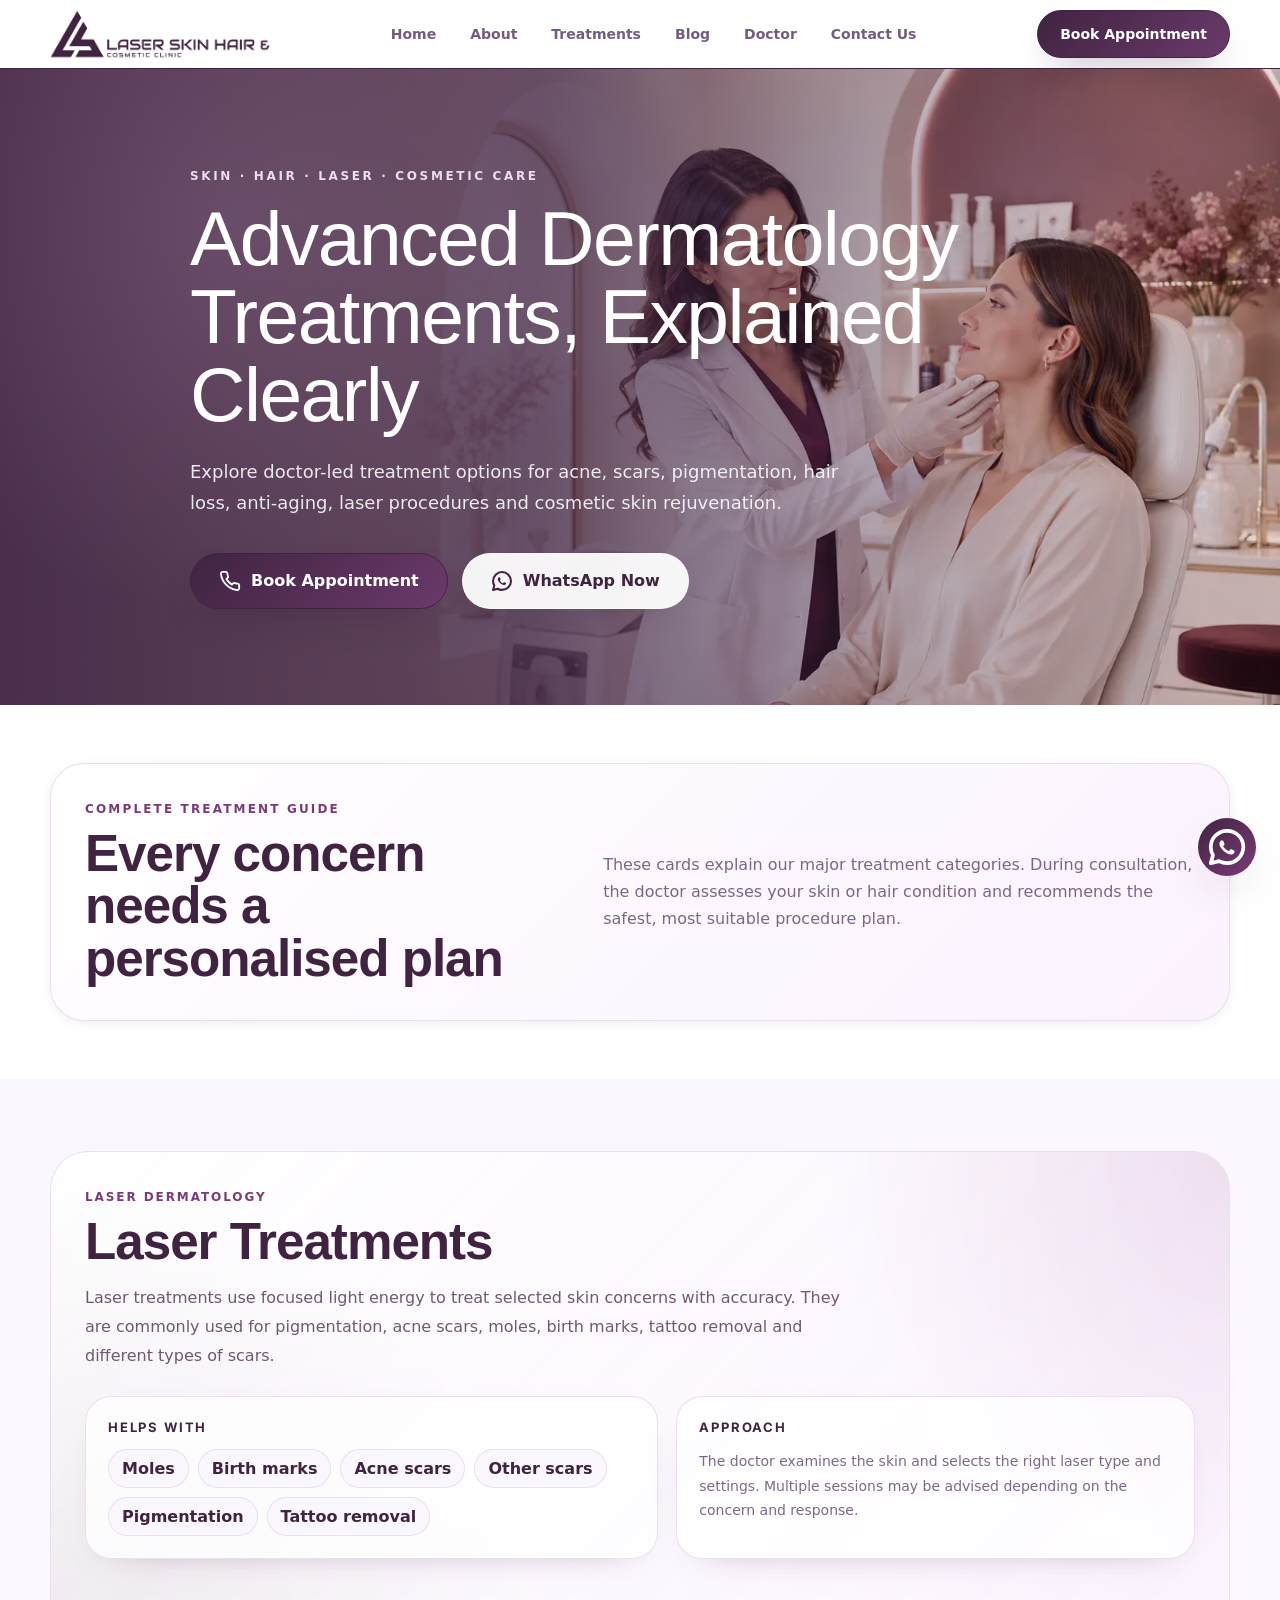
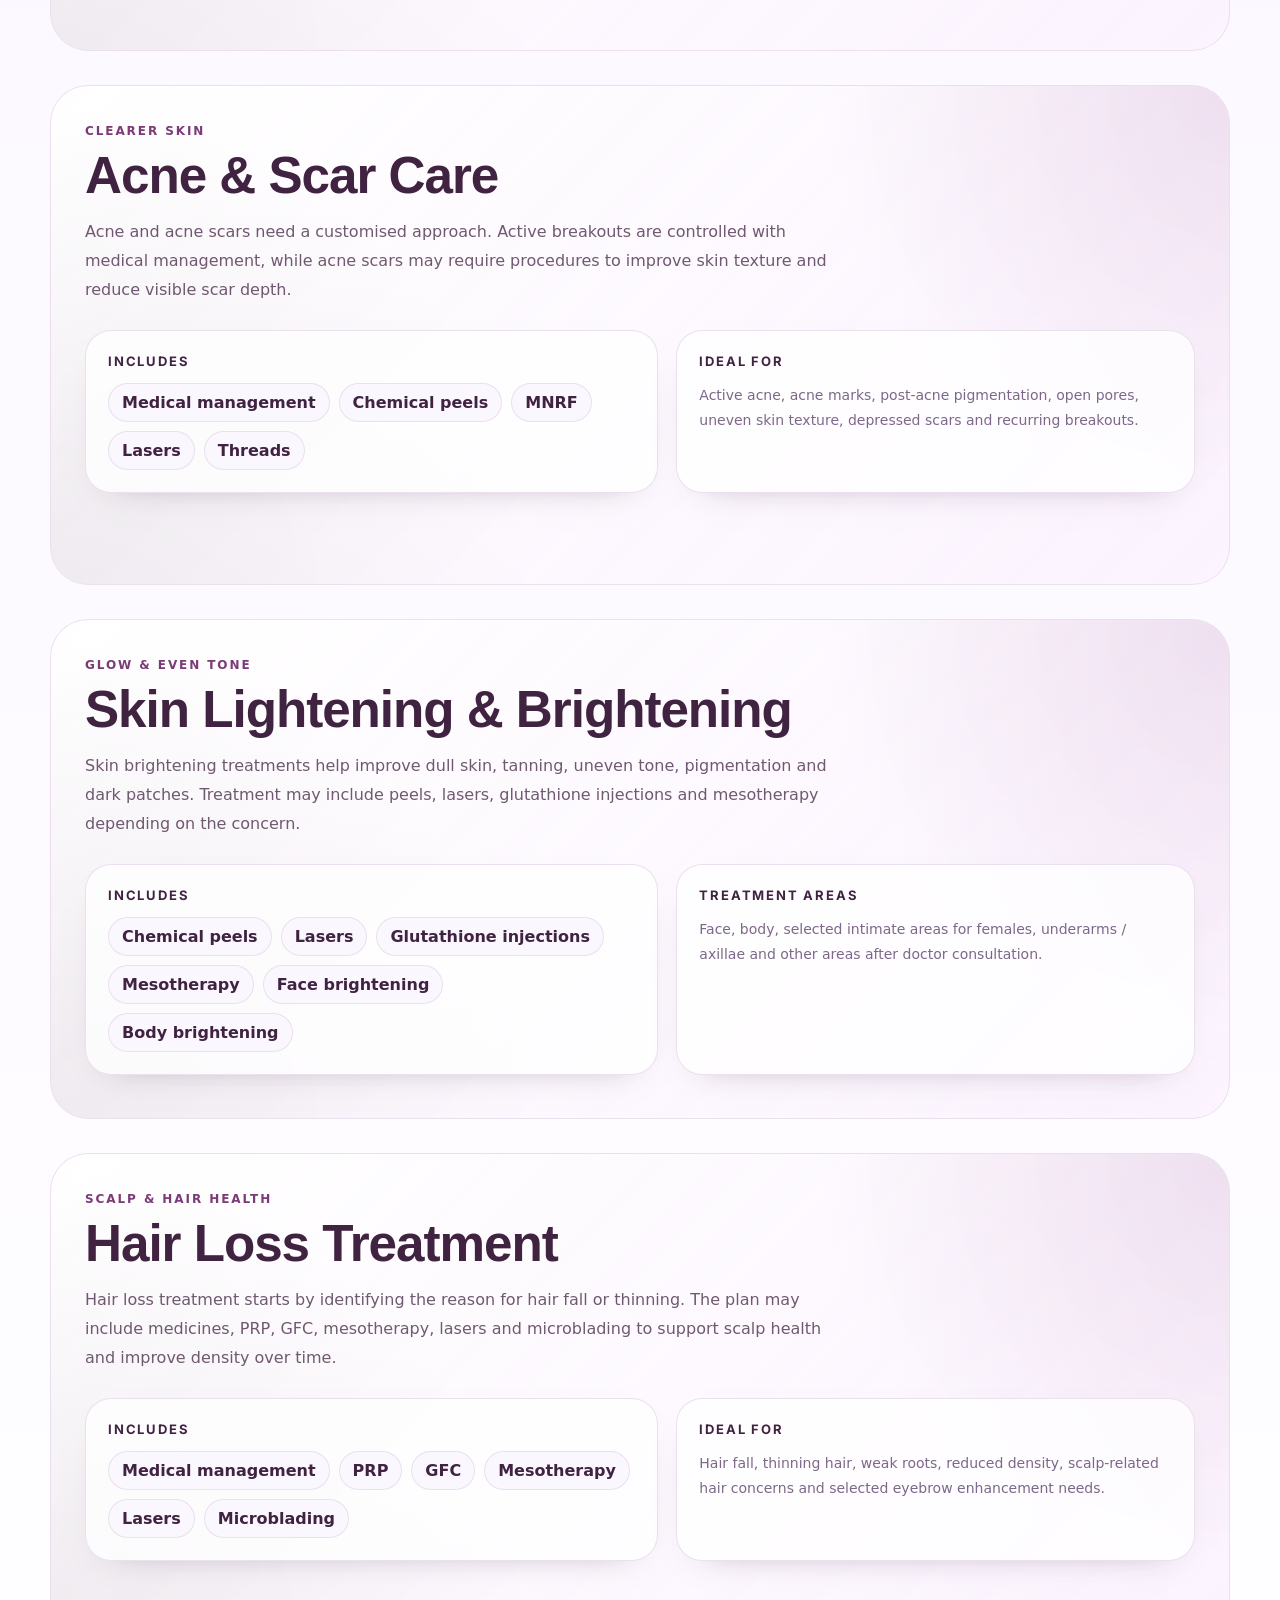
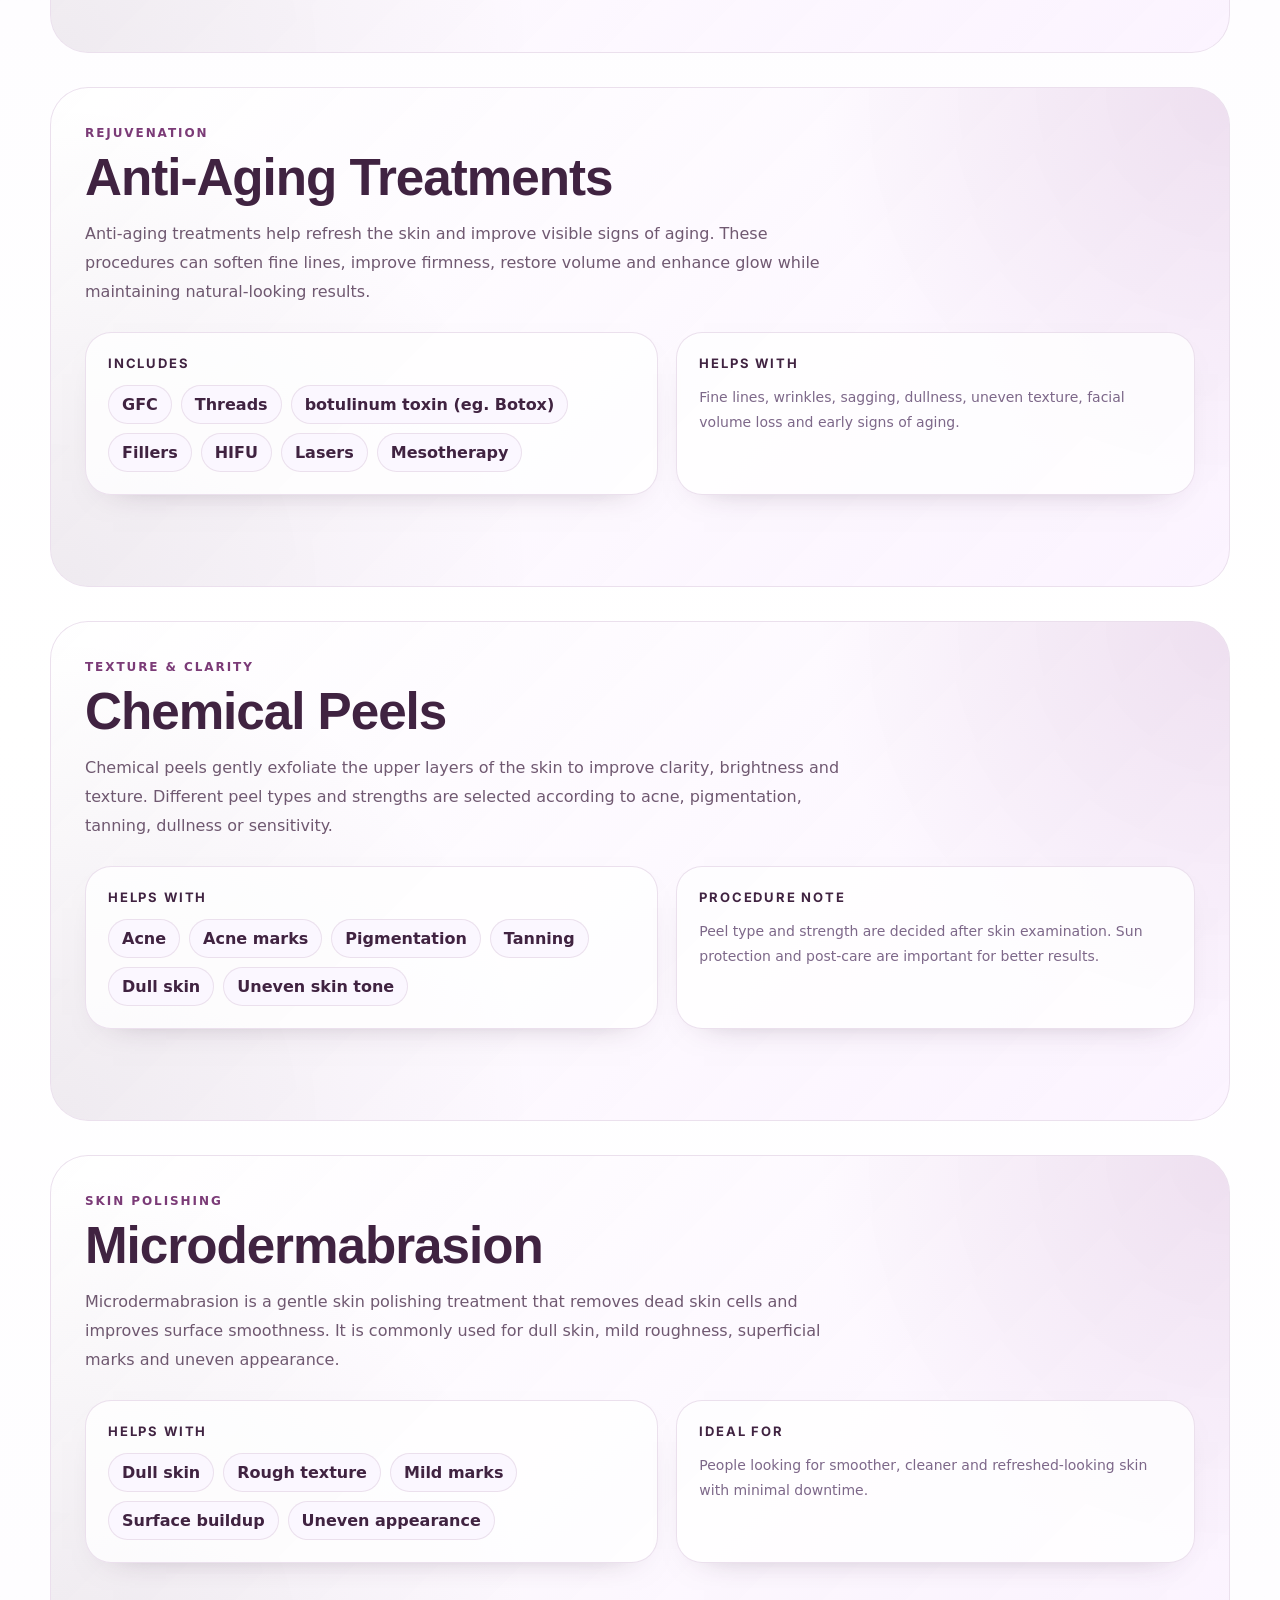
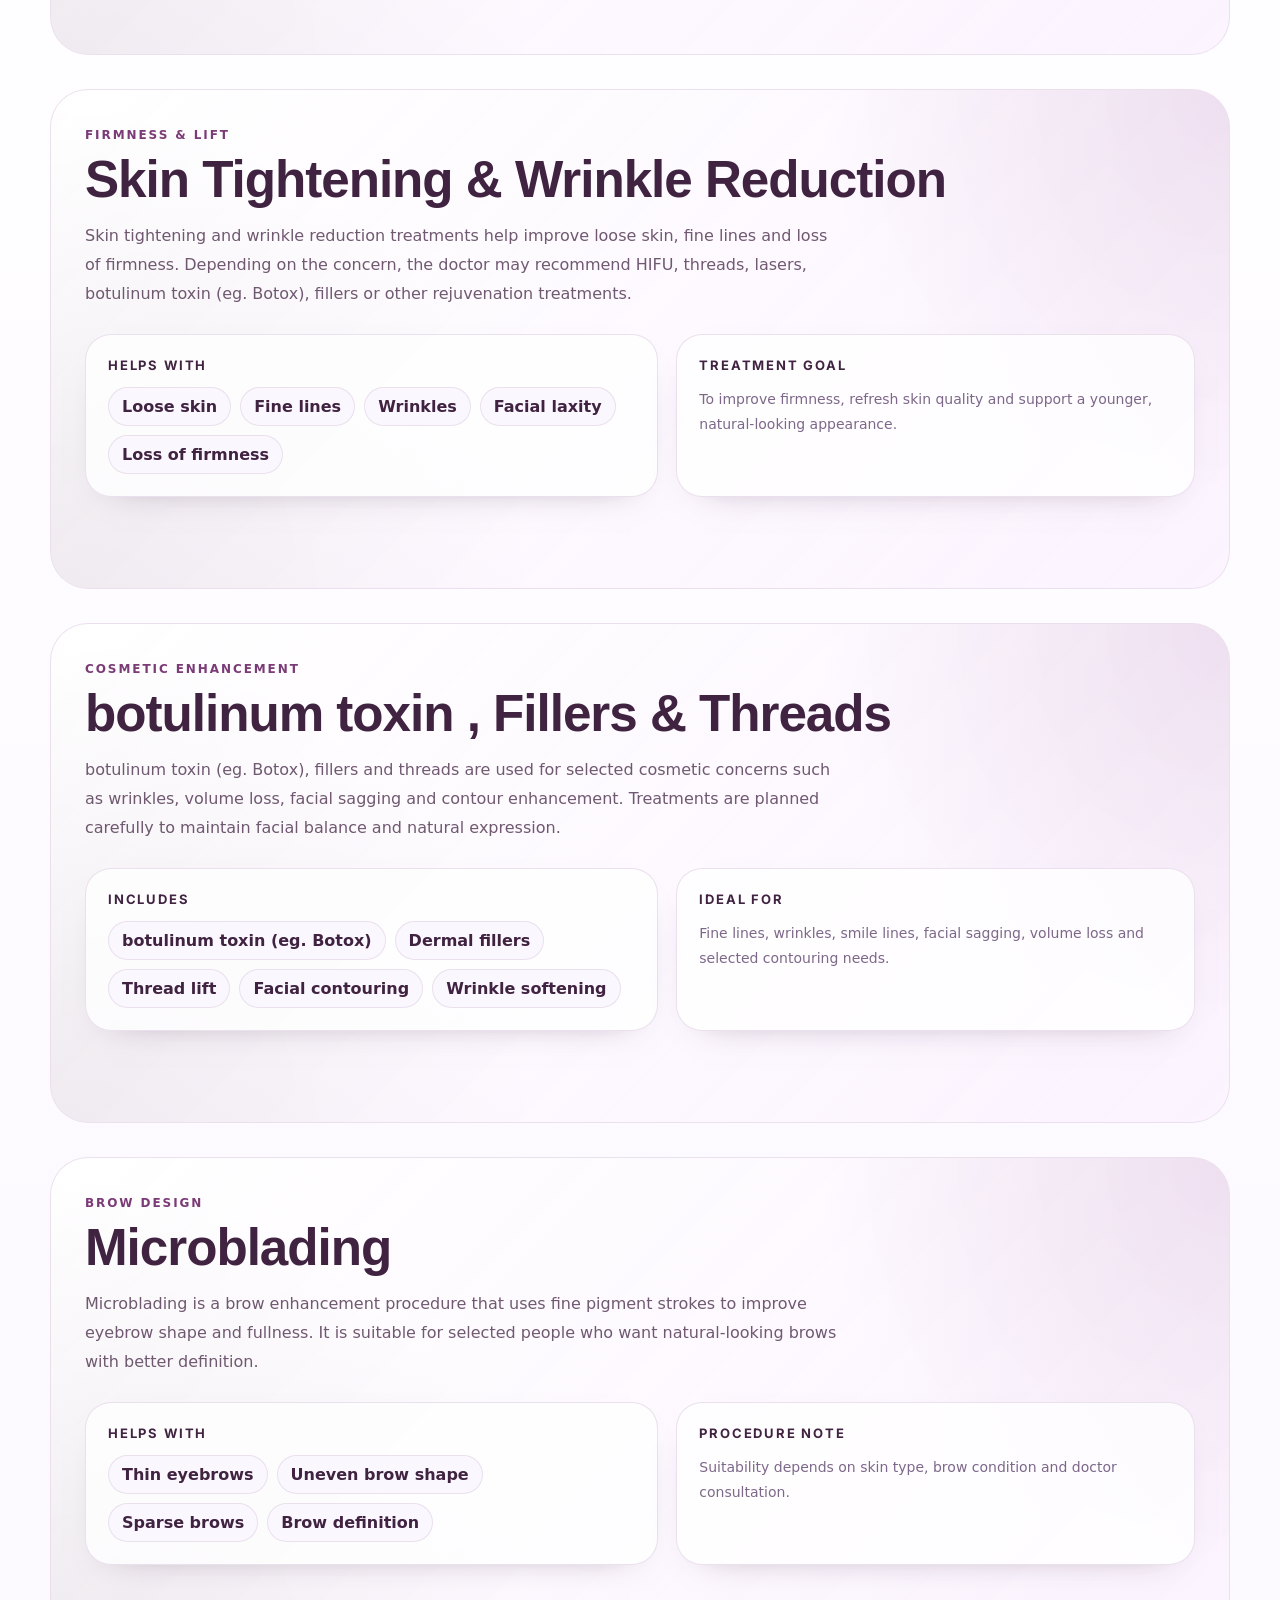
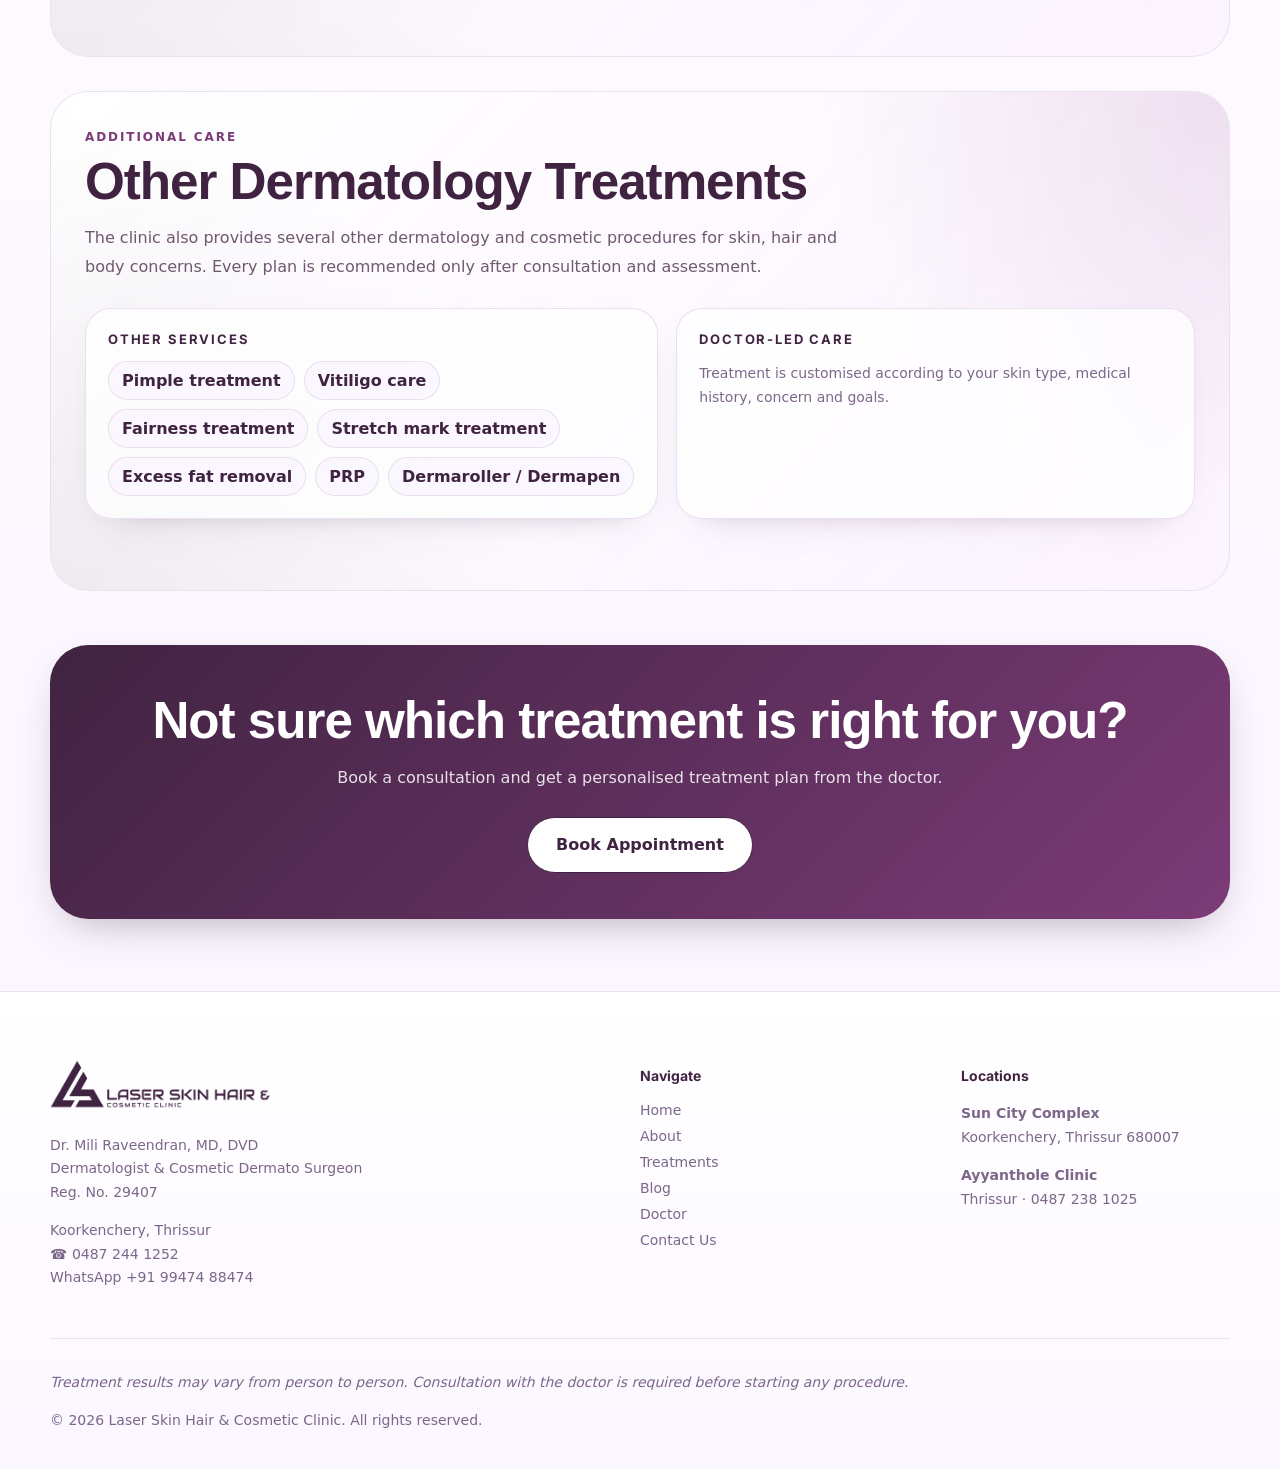
==== commit 70682ff5: "reafactor :  content  image" ====
--- a/treatments.html
+++ b/treatments.html
@@ -278,7 +278,7 @@
                     <ul>
                       <li>GFC</li>
                       <li>Threads</li>
-                      <li>Botox</li>
+                      <li>botulinum toxin (eg. Botox)</li>
                       <li>Fillers</li>
                       <li>HIFU</li>
                       <li>Lasers</li>
@@ -367,7 +367,7 @@
                 <p>
                   Skin tightening and wrinkle reduction treatments help improve loose skin, fine lines
                   and loss of firmness. Depending on the concern, the doctor may recommend HIFU, threads,
-                  lasers, Botox, fillers or other rejuvenation treatments.
+                  lasers, botulinum toxin (eg. Botox), fillers or other rejuvenation treatments.
                 </p>
 
                 <div class="card-info-grid">
@@ -394,9 +394,9 @@
             <article class="pinned-treatment-card">
               <div class="card-main">
                 <span class="card-kicker">Cosmetic Enhancement</span>
-                <h3>Botox, Fillers & Threads</h3>
-                <p>
-                  Botox, fillers and threads are used for selected cosmetic concerns such as wrinkles,
+                <h3>botulinum toxin , Fillers & Threads</h3>
+                <p>
+                  botulinum toxin (eg. Botox), fillers and threads are used for selected cosmetic concerns such as wrinkles,
                   volume loss, facial sagging and contour enhancement. Treatments are planned carefully
                   to maintain facial balance and natural expression.
                 </p>
@@ -405,7 +405,7 @@
                   <div>
                     <h4>Includes</h4>
                     <ul>
-                      <li>Botox</li>
+                      <li>botulinum toxin (eg. Botox)</li>
                       <li>Dermal fillers</li>
                       <li>Thread lift</li>
                       <li>Facial contouring</li>
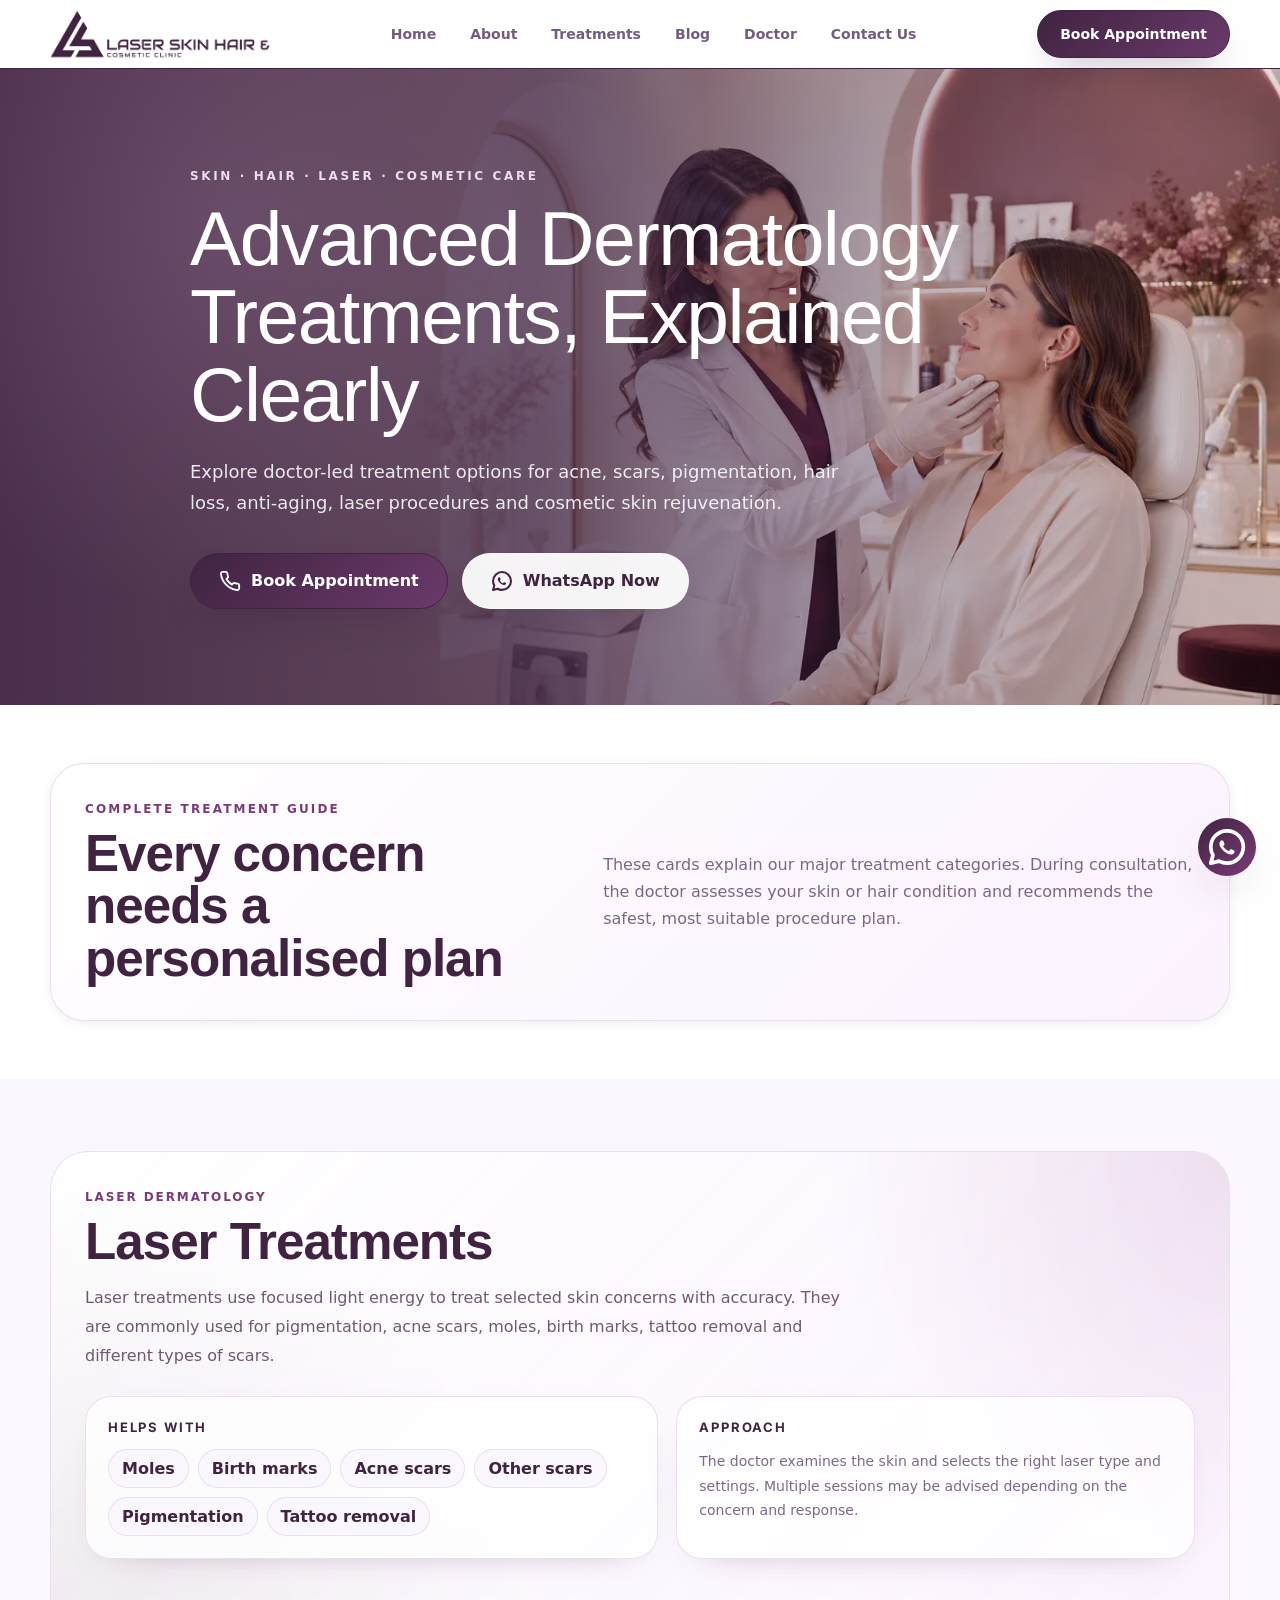
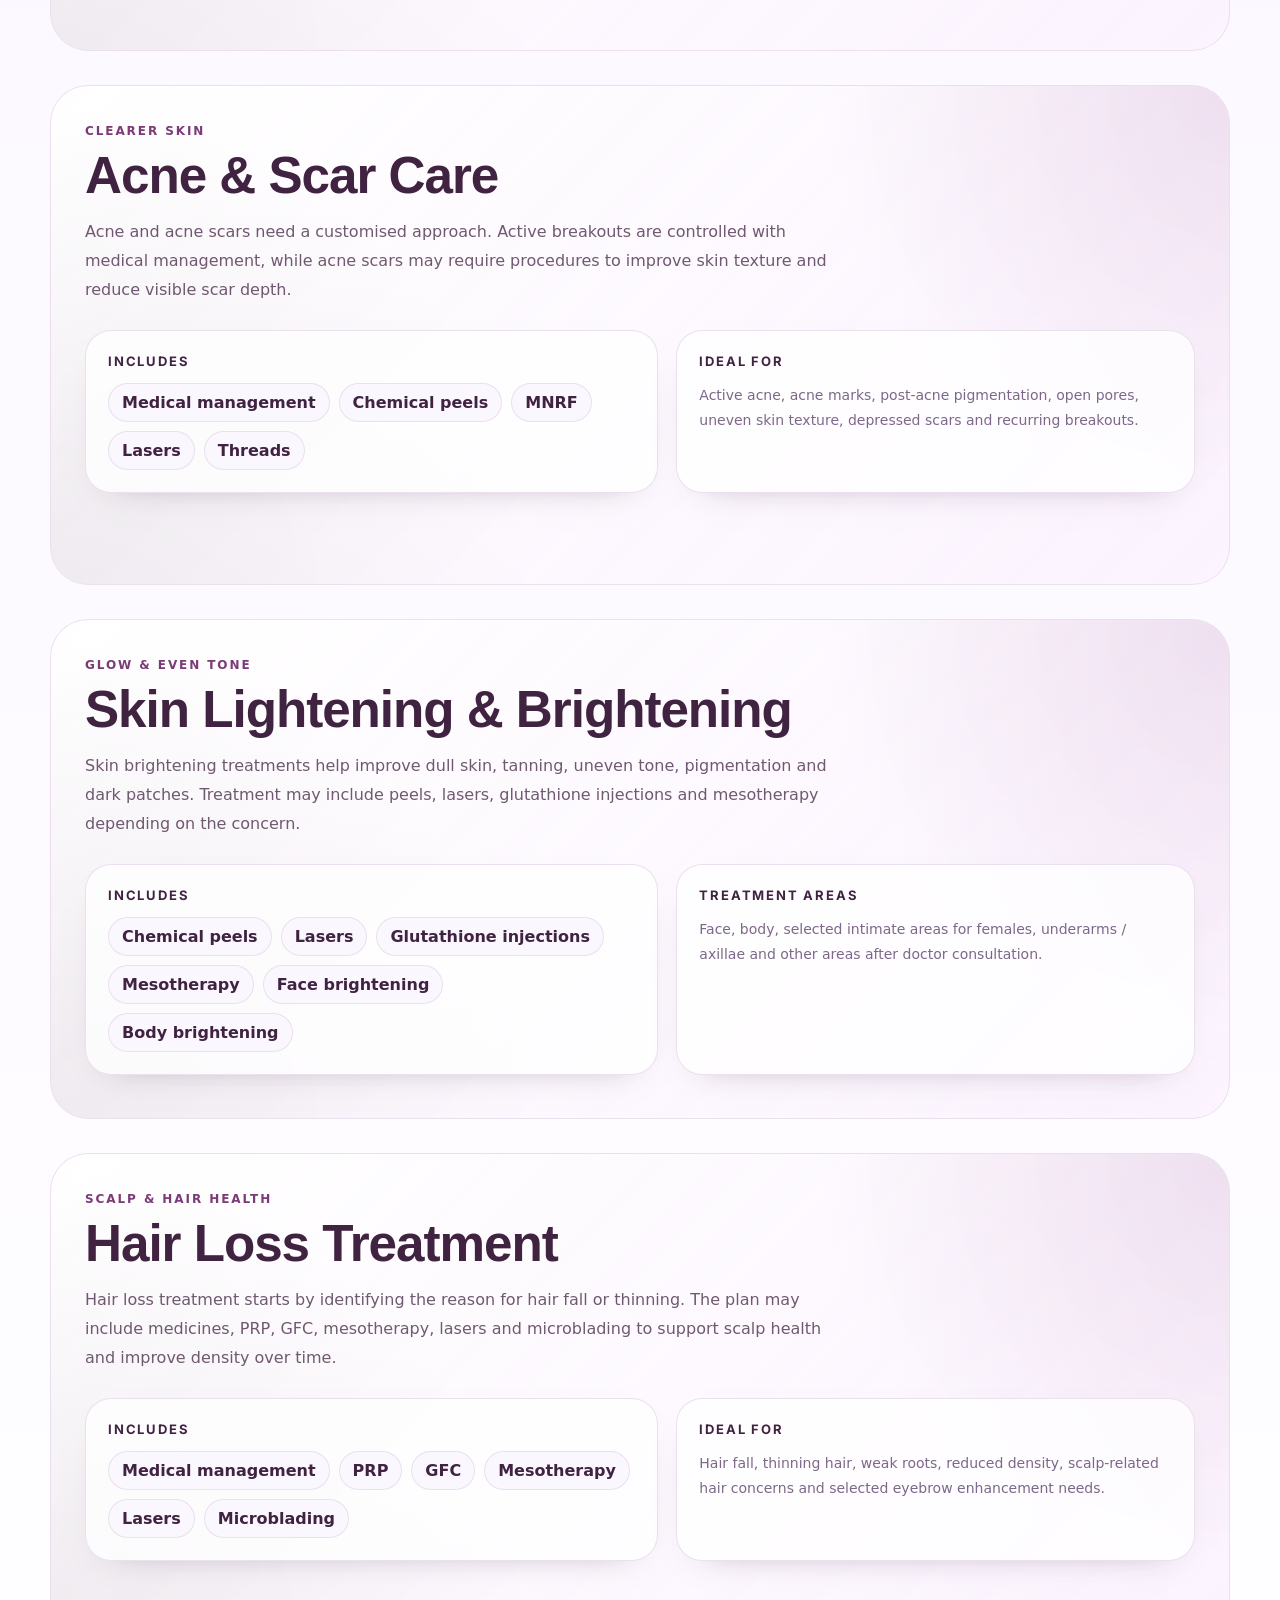
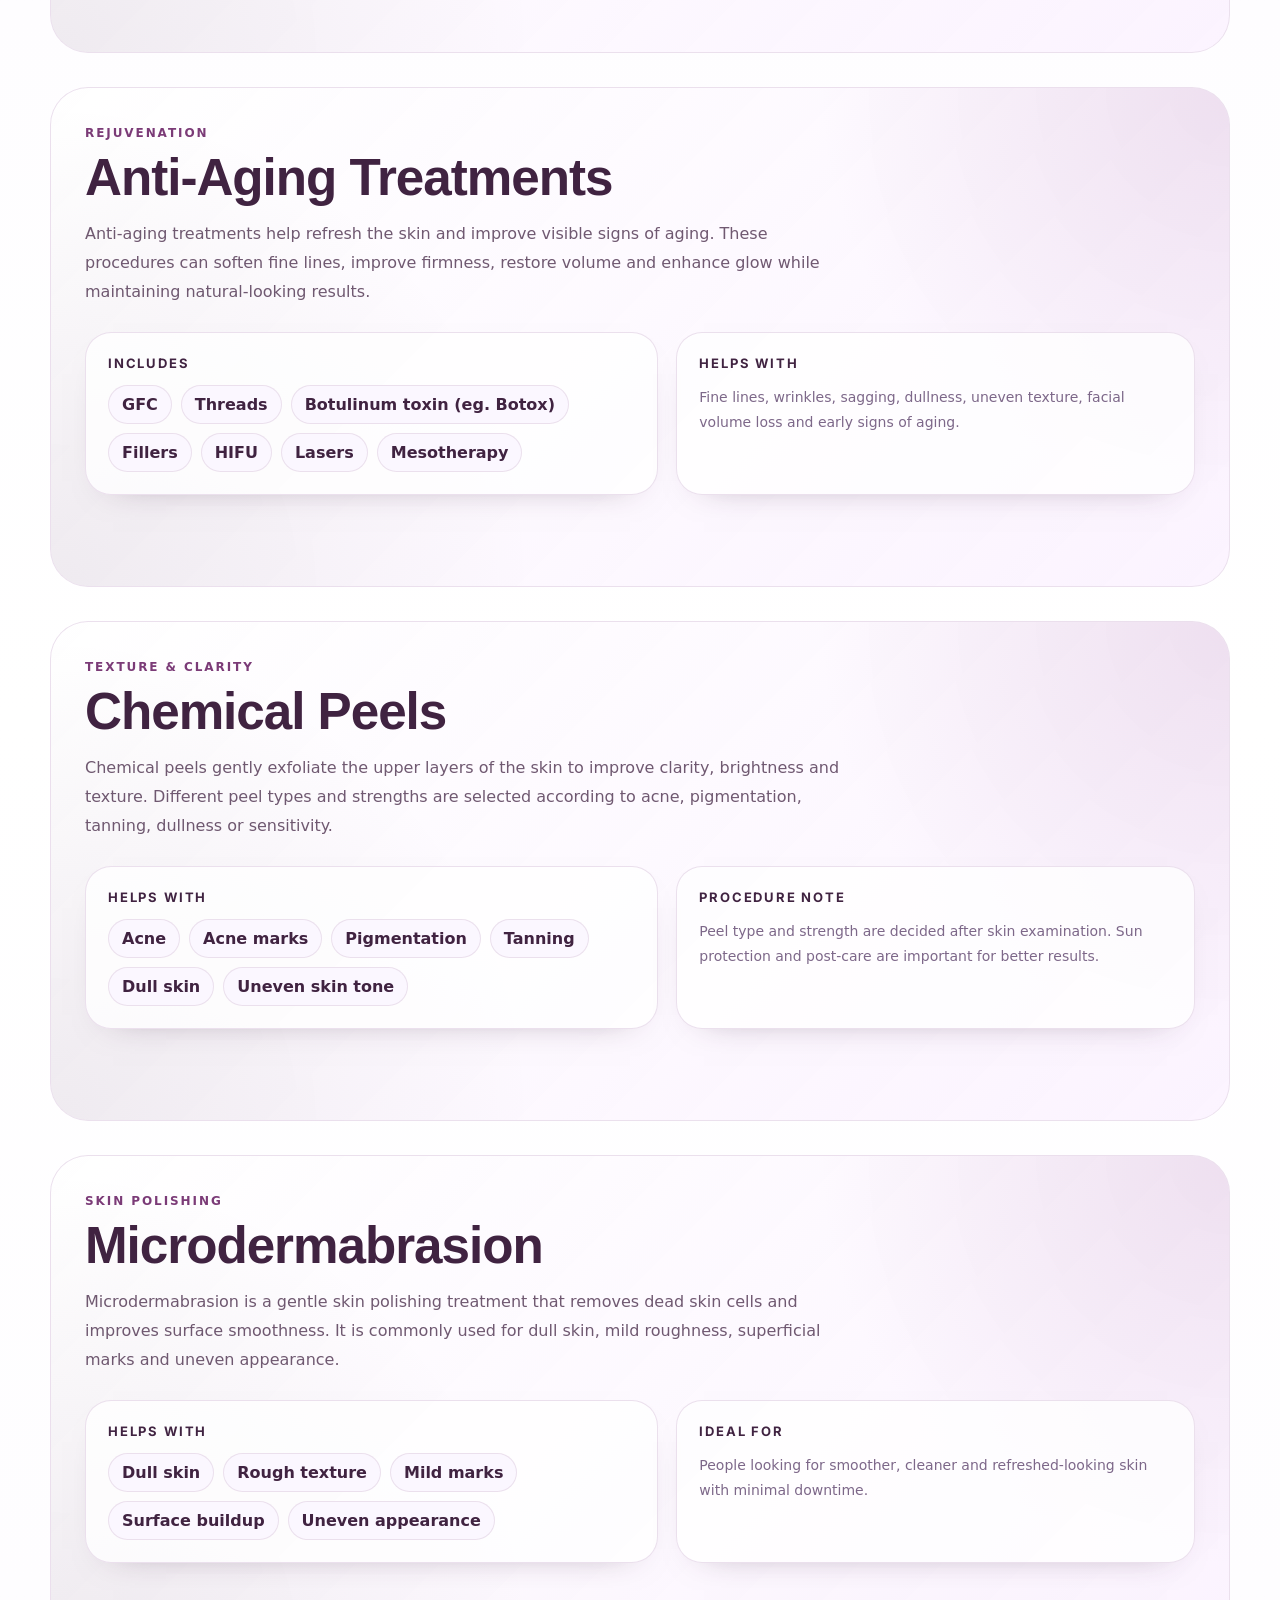
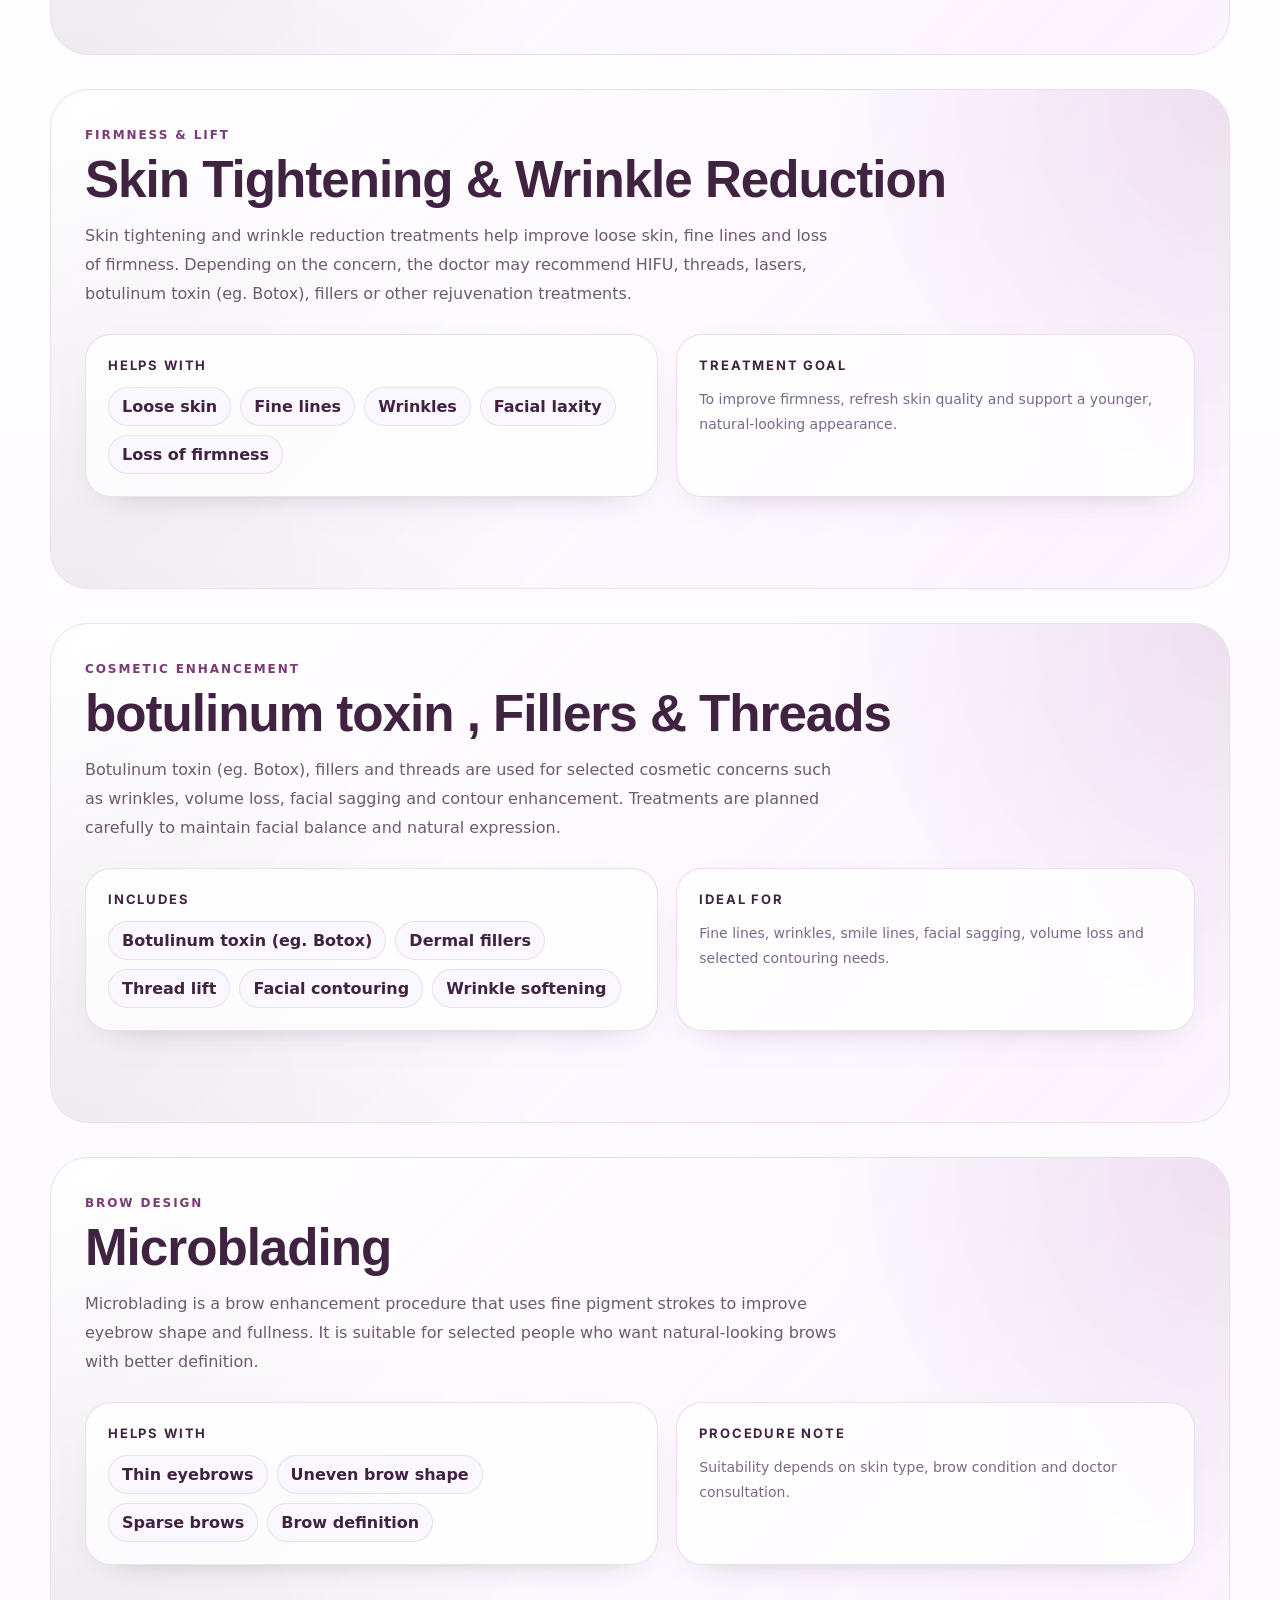
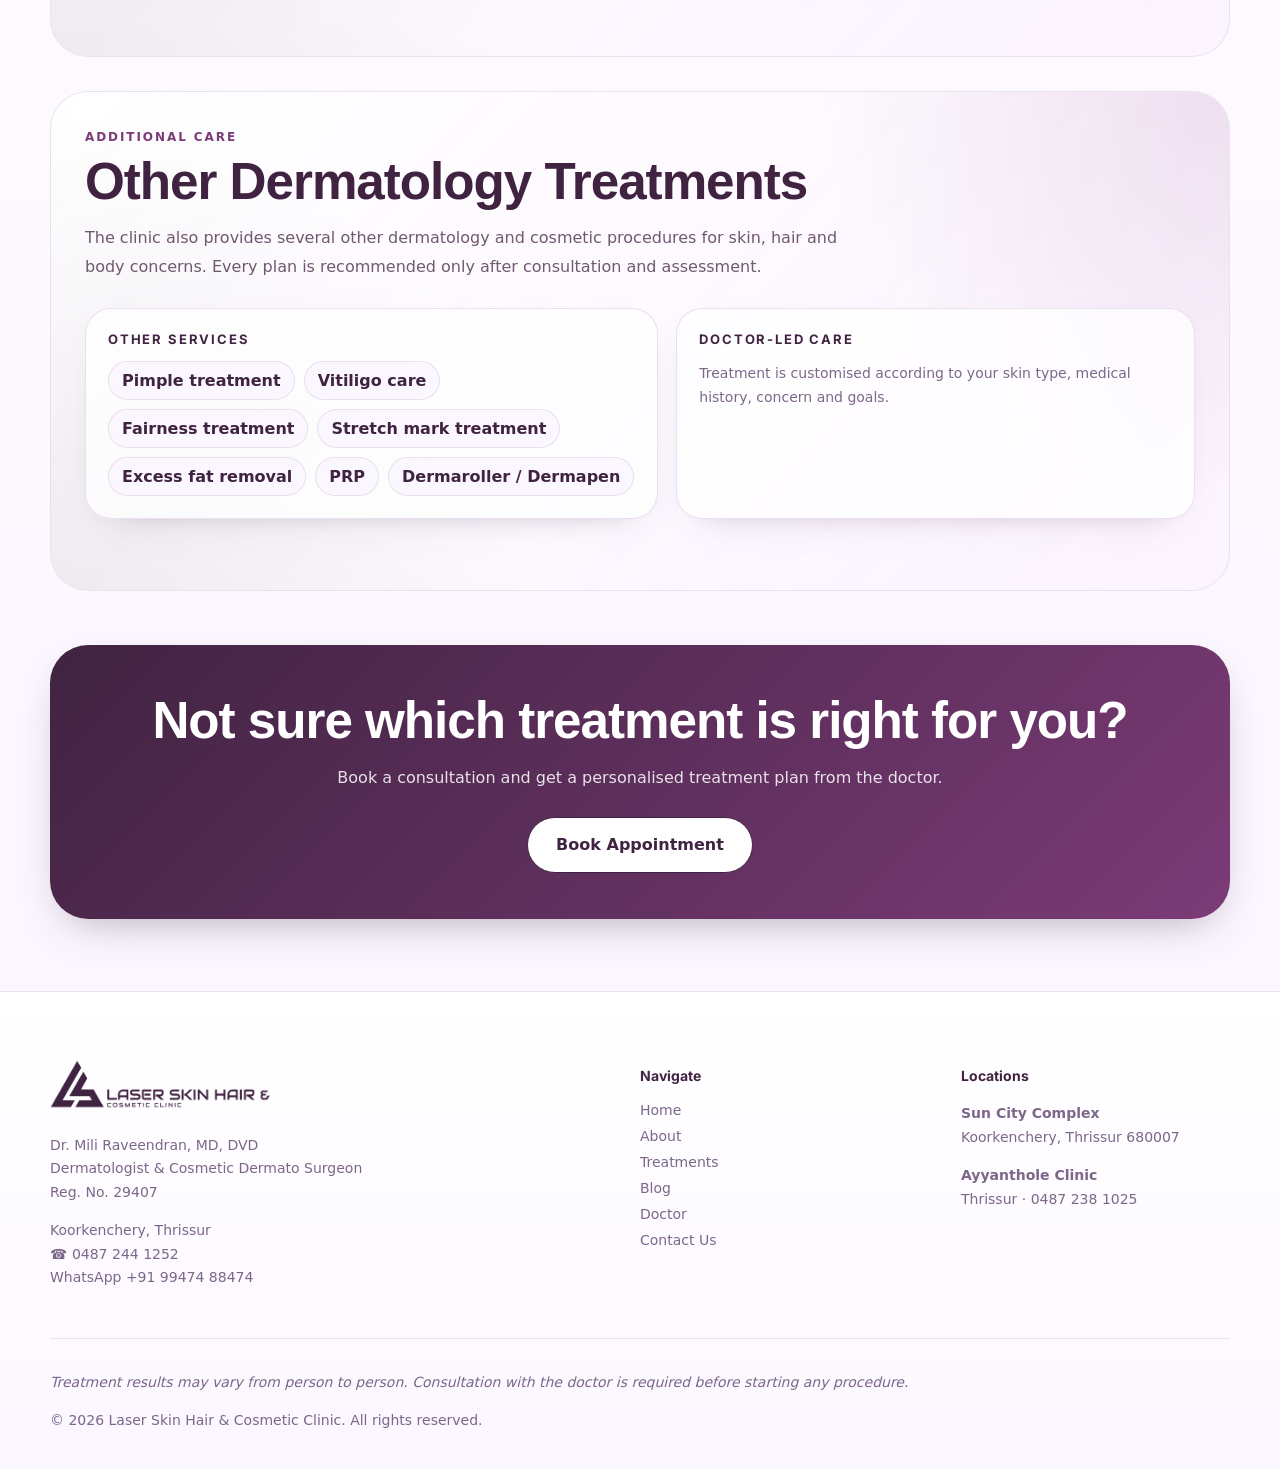
==== commit 29a8fc6d: "reafactor :  content  image" ====
--- a/treatments.html
+++ b/treatments.html
@@ -278,7 +278,7 @@
                     <ul>
                       <li>GFC</li>
                       <li>Threads</li>
-                      <li>botulinum toxin (eg. Botox)</li>
+                      <li>Botulinum toxin (eg. Botox)</li>
                       <li>Fillers</li>
                       <li>HIFU</li>
                       <li>Lasers</li>
@@ -396,7 +396,7 @@
                 <span class="card-kicker">Cosmetic Enhancement</span>
                 <h3>botulinum toxin , Fillers & Threads</h3>
                 <p>
-                  botulinum toxin (eg. Botox), fillers and threads are used for selected cosmetic concerns such as wrinkles,
+                  Botulinum toxin (eg. Botox), fillers and threads are used for selected cosmetic concerns such as wrinkles,
                   volume loss, facial sagging and contour enhancement. Treatments are planned carefully
                   to maintain facial balance and natural expression.
                 </p>
@@ -405,7 +405,7 @@
                   <div>
                     <h4>Includes</h4>
                     <ul>
-                      <li>botulinum toxin (eg. Botox)</li>
+                      <li>Botulinum toxin (eg. Botox)</li>
                       <li>Dermal fillers</li>
                       <li>Thread lift</li>
                       <li>Facial contouring</li>
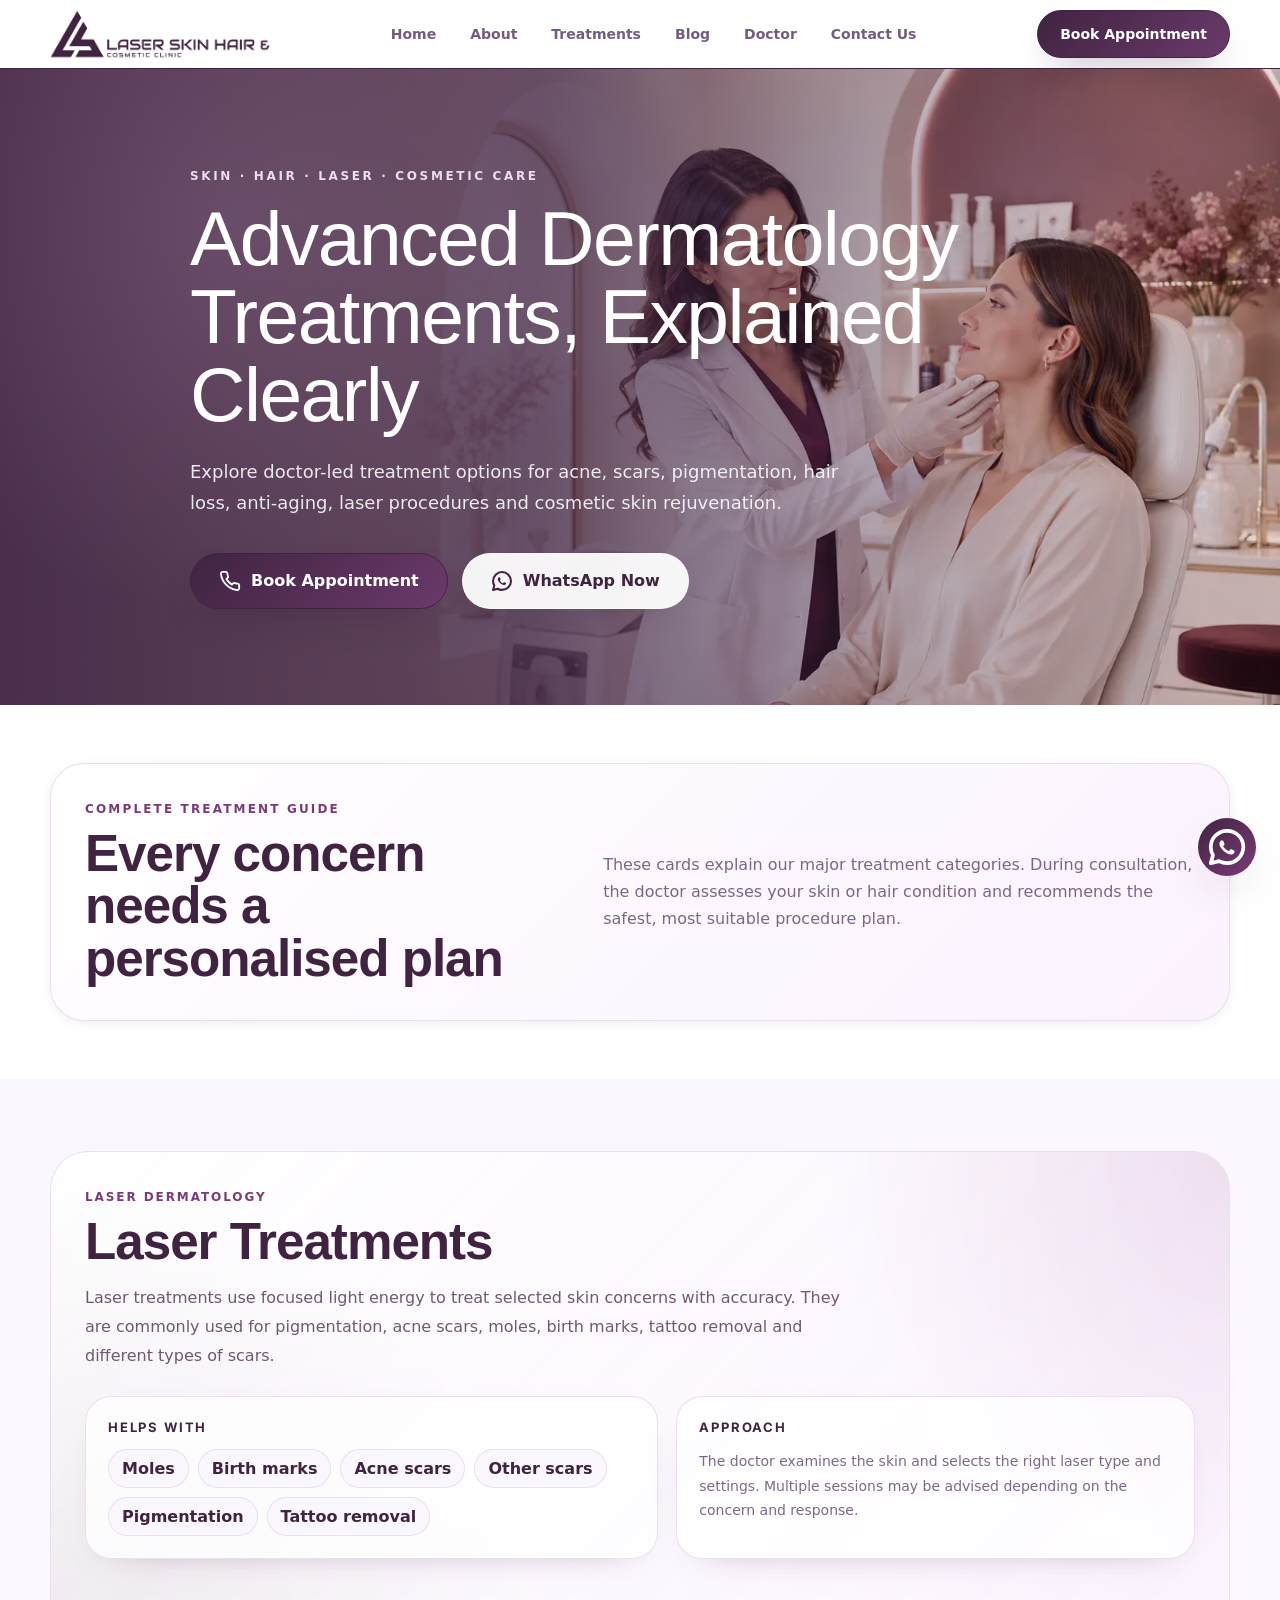
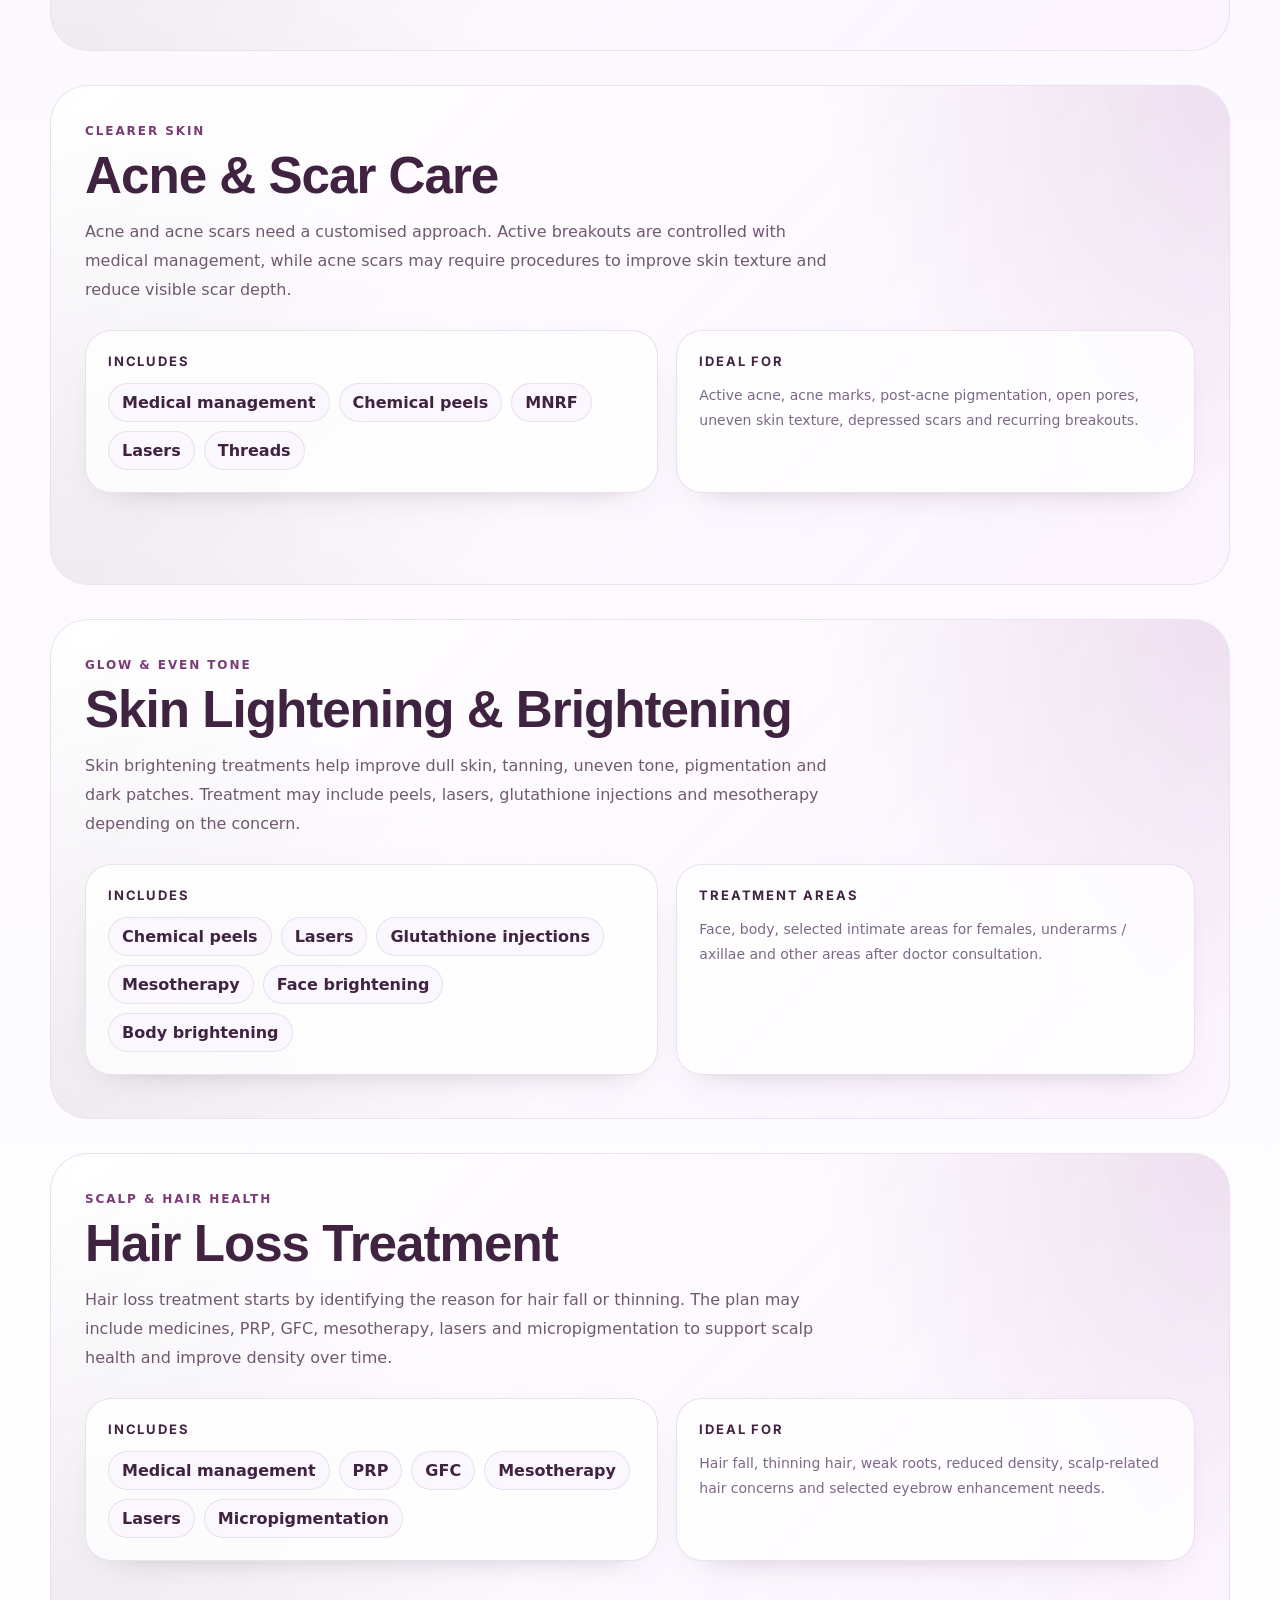
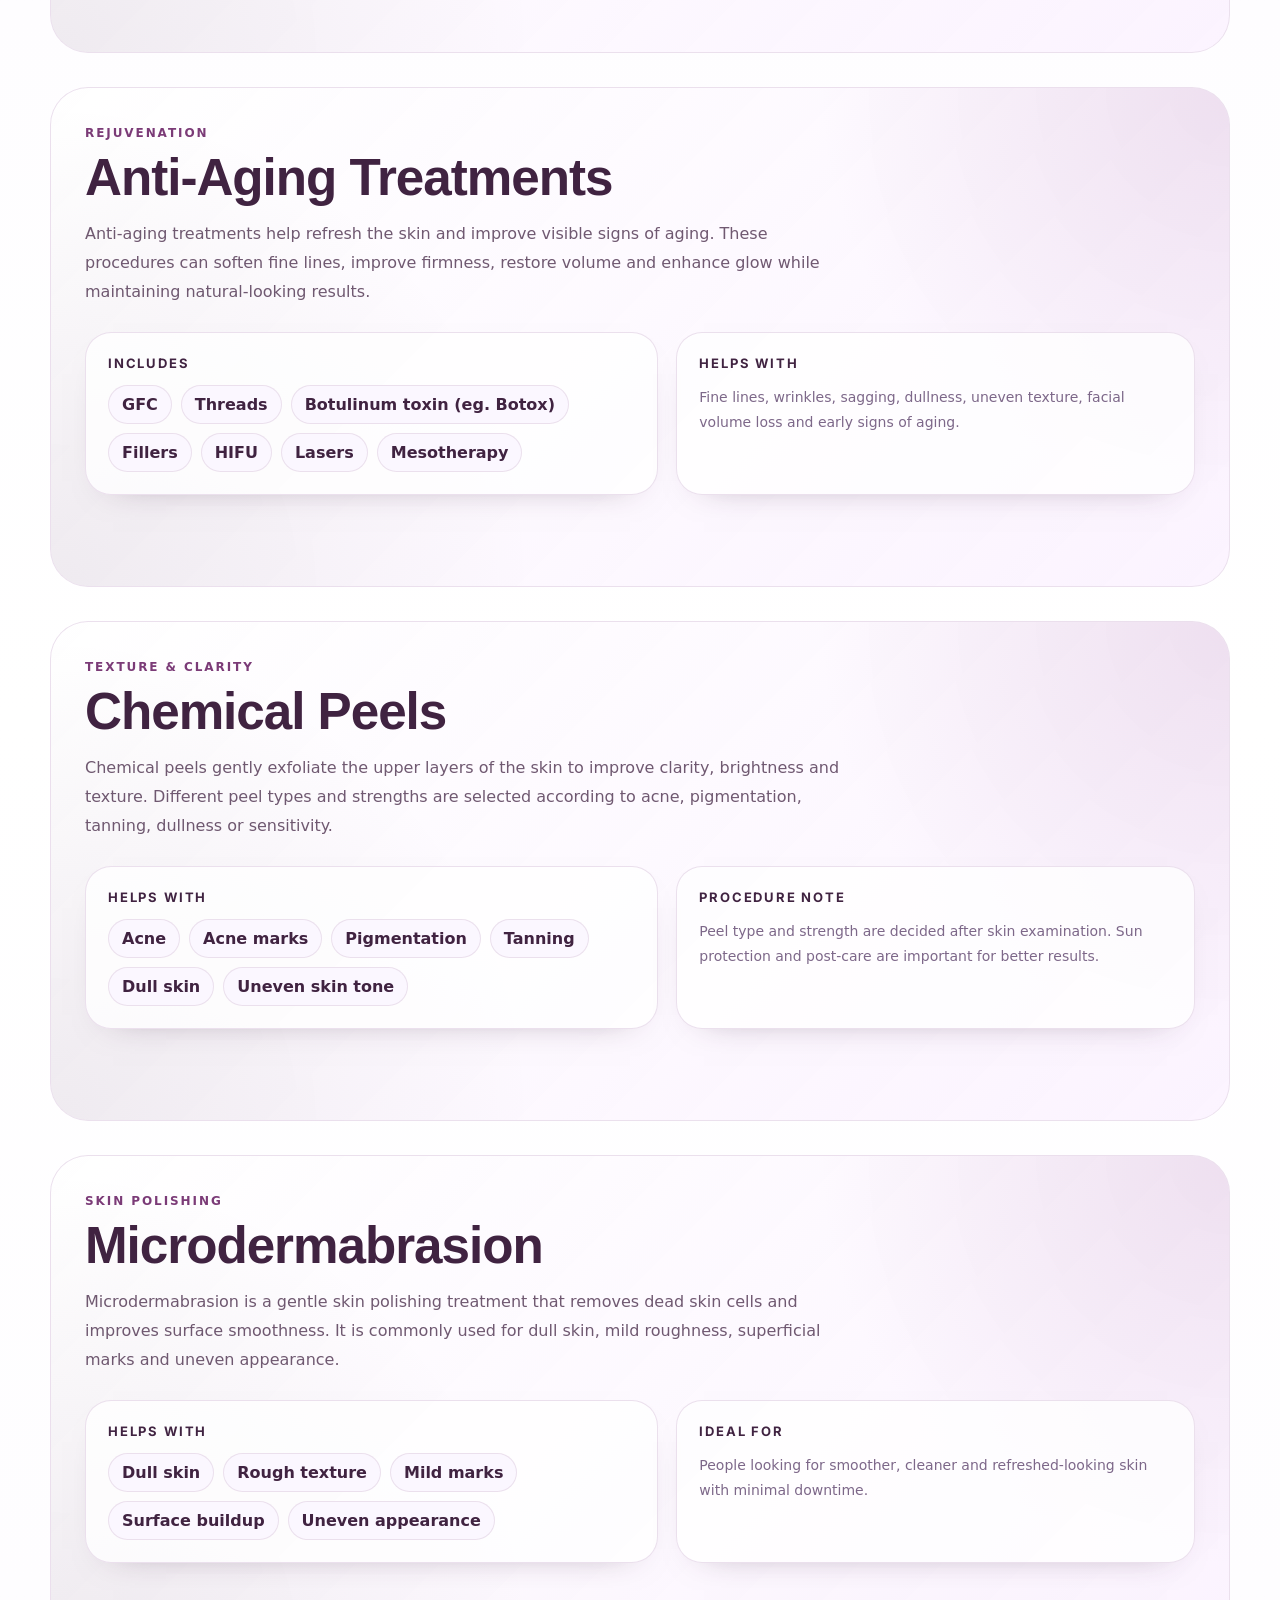
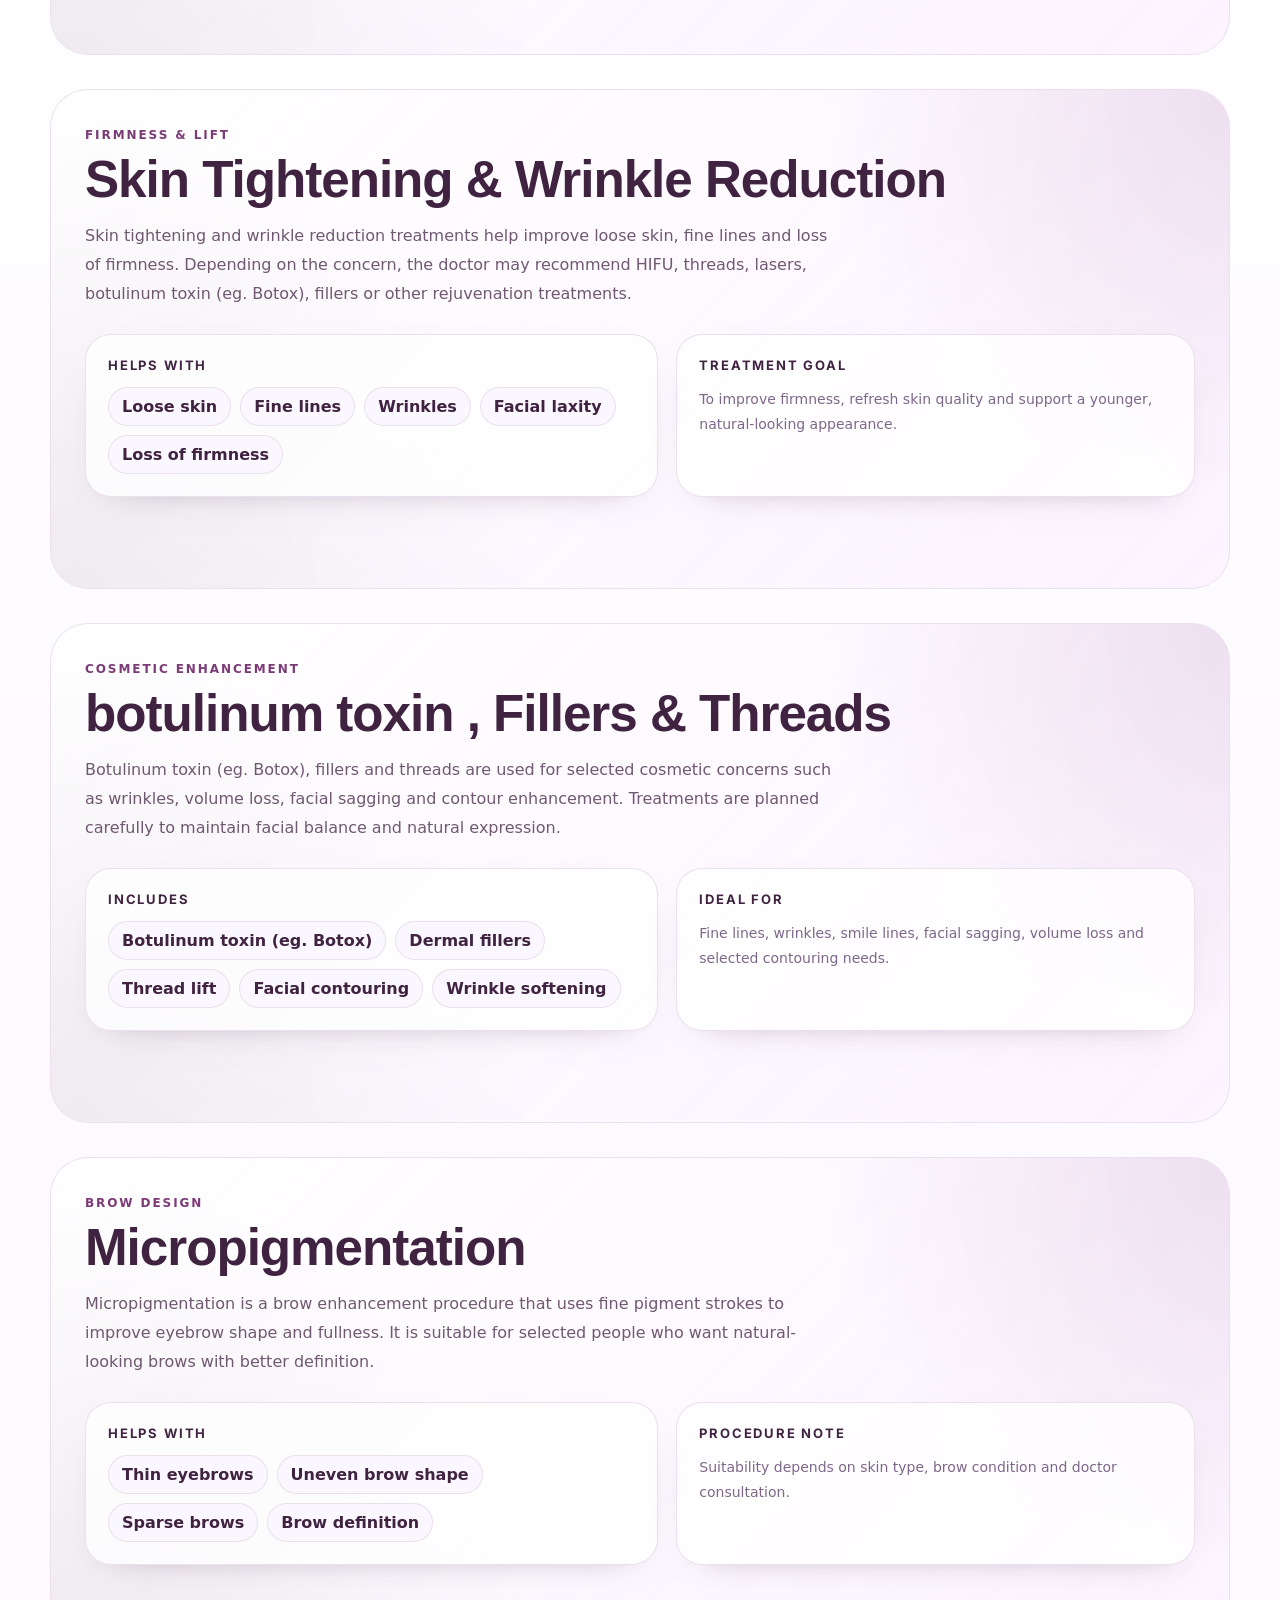
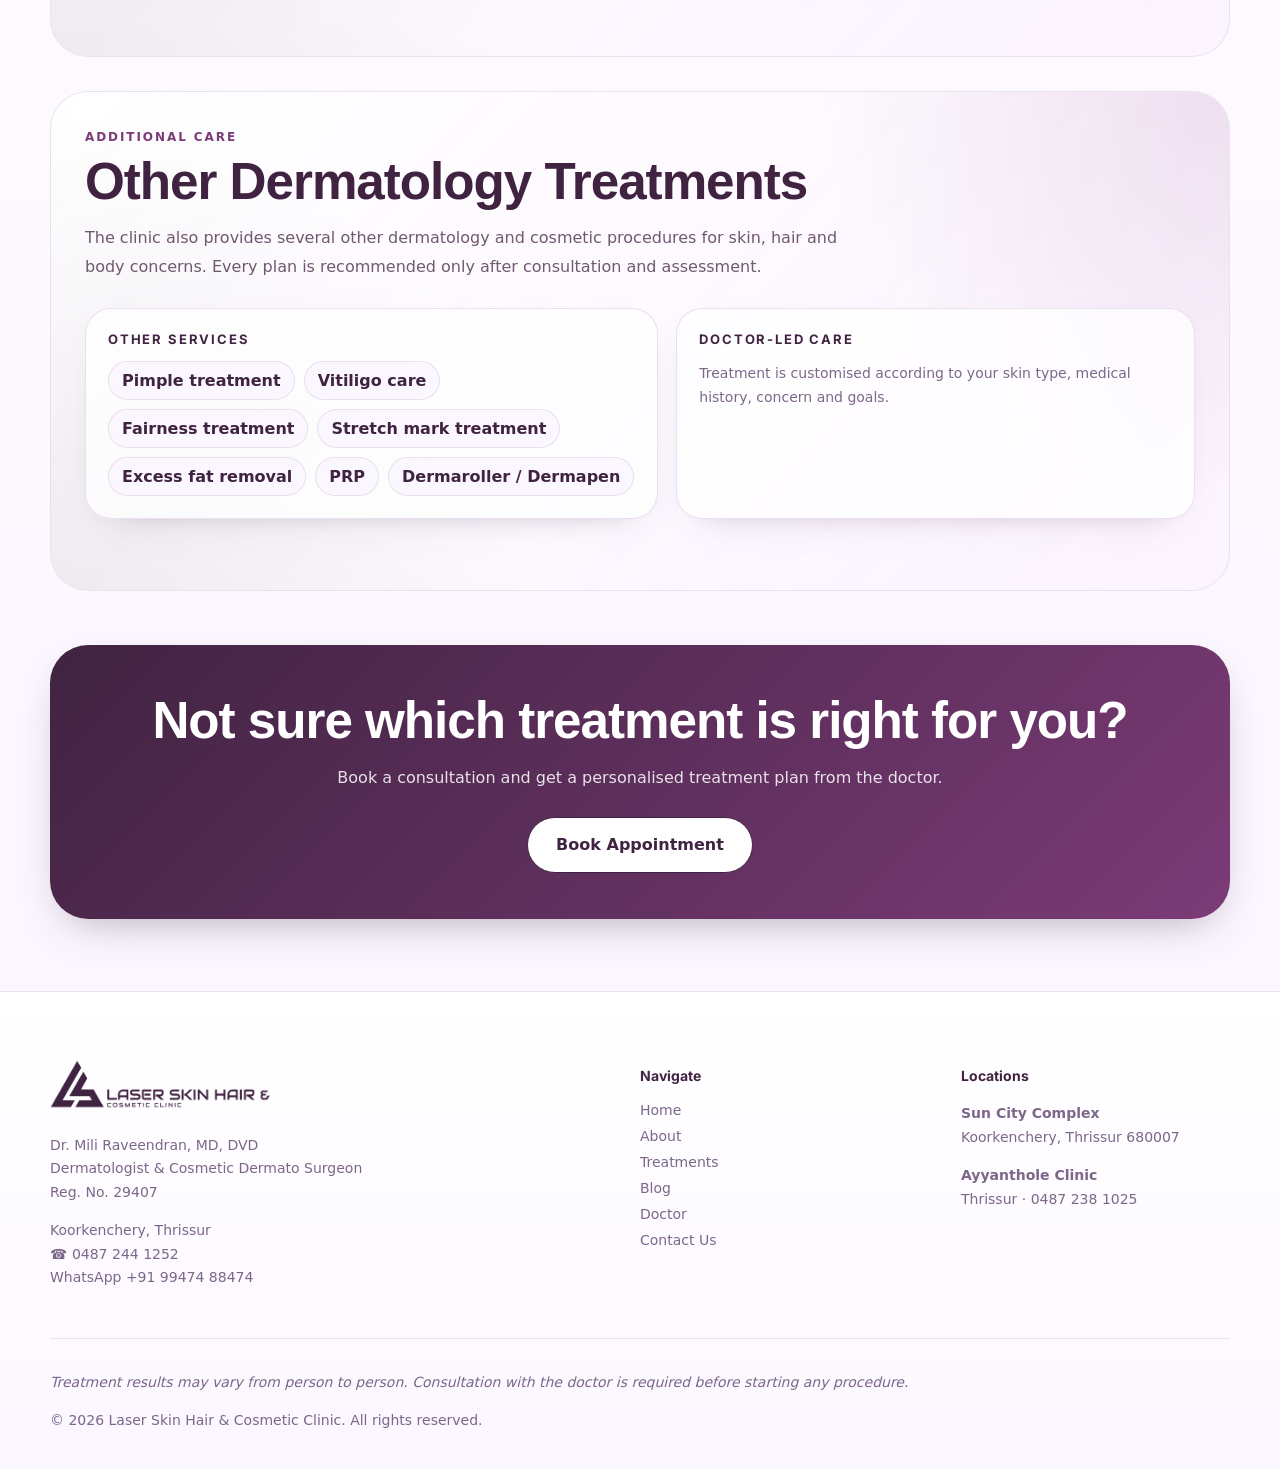
==== commit bf538ccd: "reafactor :  content  update" ====
--- a/treatments.html
+++ b/treatments.html
@@ -235,7 +235,7 @@
                 <h3>Hair Loss Treatment</h3>
                 <p>
                   Hair loss treatment starts by identifying the reason for hair fall or thinning.
-                  The plan may include medicines, PRP, GFC, mesotherapy, lasers and microblading to
+                  The plan may include medicines, PRP, GFC, mesotherapy, lasers and micropigmentation to
                   support scalp health and improve density over time.
                 </p>
 
@@ -248,7 +248,7 @@
                       <li>GFC</li>
                       <li>Mesotherapy</li>
                       <li>Lasers</li>
-                      <li>Microblading</li>
+                      <li>Micropigmentation</li>
                     </ul>
                   </div>
                   <div>
@@ -396,7 +396,8 @@
                 <span class="card-kicker">Cosmetic Enhancement</span>
                 <h3>botulinum toxin , Fillers & Threads</h3>
                 <p>
-                  Botulinum toxin (eg. Botox), fillers and threads are used for selected cosmetic concerns such as wrinkles,
+                  Botulinum toxin (eg. Botox), fillers and threads are used for selected cosmetic concerns such as
+                  wrinkles,
                   volume loss, facial sagging and contour enhancement. Treatments are planned carefully
                   to maintain facial balance and natural expression.
                 </p>
@@ -425,9 +426,9 @@
             <article class="pinned-treatment-card">
               <div class="card-main">
                 <span class="card-kicker">Brow Design</span>
-                <h3>Microblading</h3>
-                <p>
-                  Microblading is a brow enhancement procedure that uses fine pigment strokes to improve
+                <h3>Micropigmentation</h3>
+                <p>
+                  Micropigmentation is a brow enhancement procedure that uses fine pigment strokes to improve
                   eyebrow shape and fullness. It is suitable for selected people who want natural-looking
                   brows with better definition.
                 </p>
--- a/styles.css
+++ b/styles.css
@@ -599,7 +599,7 @@
   margin-top: 20px;
   padding-top: 18px;
   border-top: 1px solid rgba(234, 223, 236, .95);
-  font-size: 12px;
+  font-size: 16px;
   text-transform: uppercase;
   letter-spacing: .12em;
   color: var(--mauve);
@@ -1511,7 +1511,7 @@
 }
 
 .treatment-intro-card h2 {
-  font-size: clamp(34px, 4vw, 56px);
+  font-size: clamp(24px, 4vw, 56px);
   line-height: 1.03;
 }
 
@@ -1841,13 +1841,17 @@
     gap: 24px;
   }
 
+  ..card-info-grid li {
+    font-size: 13px;
+  }
+
   .pinned-treatment-card {
     position: relative;
     top: auto;
     grid-template-columns: 1fr;
     gap: 18px;
     min-height: auto;
-    padding: 26px;
+    padding: 15px;
     border-radius: 30px;
   }
 
@@ -1869,7 +1873,7 @@
 
 @media (max-width: 520px) {
   .card-main h3 {
-    font-size: 34px;
+    font-size: 24px;
   }
 
   .pinned-treatment-sidebar h2 {
@@ -1877,7 +1881,20 @@
   }
 
   .card-info-grid>div {
-    padding: 18px;
+    padding: 15px;
+  }
+
+  .blog-card-content {
+    padding: 15px;
+  }
+
+  .blog-card-content h3 {
+    font-size: 18px;
+  }
+
+  .blog-content h2 {
+    font-size: 20px;
+    margin-top: 20px;
   }
 }
 
@@ -1918,4 +1935,259 @@
     opacity: 1;
     transform: translateY(0);
   }
+}
+
+/* treatments section new style */
+
+.services-section {
+  padding: 110px 0;
+  background: #faf7fb;
+  overflow: hidden;
+}
+
+/* GRID */
+
+.svc-grid-scene {
+  position: relative;
+  border-radius: 30px;
+  overflow: hidden;
+  box-shadow: 0 30px 80px rgba(58, 29, 60, .12);
+}
+
+.svc-grid-bg {
+  position: absolute;
+  inset: 0;
+  background-image: url('assets/images/home-page-banner.webp');
+  background-size: cover;
+  background-position: center;
+  filter: brightness(.42);
+}
+
+.svc-grid-bg::after {
+  content: "";
+  position: absolute;
+  inset: 0;
+  background:
+    linear-gradient(135deg,
+      rgba(31, 12, 33, .82),
+      rgba(71, 39, 73, .48));
+}
+
+.svc-flip-grid {
+  position: relative;
+  z-index: 2;
+  display: grid;
+  grid-template-columns: repeat(3, 1fr);
+  gap: 1px;
+  background: rgba(255, 255, 255, .08);
+}
+
+.svc-flip-cell {
+  perspective: 1200px;
+  height: 360px;
+  cursor: pointer;
+}
+
+.svc-flip-inner {
+  position: relative;
+  width: 100%;
+  height: 100%;
+  transition: transform .8s cubic-bezier(.4, .2, .2, 1);
+  transform-style: preserve-3d;
+}
+
+.svc-flip-cell:hover .svc-flip-inner {
+  transform: rotateY(180deg);
+}
+
+.svc-face {
+  position: absolute;
+  inset: 0;
+  padding: 34px 30px;
+  backface-visibility: hidden;
+  -webkit-backface-visibility: hidden;
+}
+
+/* FRONT */
+
+.svc-face-front {
+  display: flex;
+  flex-direction: column;
+  justify-content: center;
+  align-items: center;
+  text-align: center;
+  background: rgba(255, 255, 255, .04);
+  backdrop-filter: blur(2px);
+}
+
+.svc-face-front h3 {
+  font-size: 22px;
+  font-weight: 600;
+  color: #fff;
+  margin: 22px 0 0;
+}
+
+.svc-face-front p {
+  font-size: 17px;
+  line-height: 1.5;
+  color: rgba(255, 255, 255, .74);
+  max-width: 260px;
+}
+
+/* ICON */
+
+.svc-face-icon {
+  width: 86px;
+  height: 86px;
+  border-radius: 50%;
+  display: flex;
+  align-items: center;
+  justify-content: center;
+  color: #3d1f42;
+  box-shadow: 0 10px 30px rgba(0, 0, 0, .18);
+}
+
+.svc-face-icon img {
+  object-fit: contain;
+}
+
+/* .svc-face-icon svg {
+  width: 34px;
+  height: 34px;
+  stroke-width: 1.6;
+} */
+
+/* BACK */
+
+.svc-face-back {
+  transform: rotateY(180deg);
+  background: var(--gradient-card);
+
+  display: flex;
+  flex-direction: column;
+  overflow-y: auto;
+}
+
+.svc-back-kicker {
+  font-size: 10px;
+  font-weight: 700;
+  letter-spacing: .2em;
+  text-transform: uppercase;
+  color: #8b5d7a;
+  margin-bottom: 10px;
+}
+
+.svc-face-back h3 {
+  font-size: 24px;
+  line-height: 1.2;
+  color: #2d1831;
+  margin-bottom: 12px;
+}
+
+.svc-face-back p {
+  font-size: 13px;
+  line-height: 1.7;
+  color: rgba(45, 24, 49, .74);
+  margin: 0 !important;
+}
+
+.svc-face-back ul {
+  padding-left: 18px;
+  margin-bottom: 14px;
+}
+
+.svc-face-back ul li {
+  font-size: 16px;
+  line-height: 1.8;
+  color: rgba(45, 24, 49, .78);
+}
+
+.mini-title {
+  display: block;
+  font-size: 16px;
+  font-weight: 700;
+  color: #2d1831;
+  margin: 6px 0 8px;
+}
+
+/* TABLET */
+
+@media (max-width: 991px) {
+
+  .svc-flip-grid {
+    grid-template-columns: repeat(2, 1fr);
+  }
+
+  .svc-flip-cell {
+    height: 320px;
+    perspective: none;
+    cursor: default;
+  }
+
+  /* SHOW FRONT SIDE ONLY */
+
+  .svc-flip-inner {
+    transform: none !important;
+  }
+
+  .svc-face-front {
+    position: relative;
+    inset: unset;
+    display: flex;
+    height: 100%;
+  }
+
+  .svc-face-back {
+    display: none;
+  }
+
+  .svc-flip-cell:hover .svc-flip-inner {
+    transform: none;
+  }
+}
+
+/* MOBILE */
+
+@media (max-width: 767px) {
+
+  .svc-grid-scene {
+    border-radius: 22px;
+  }
+
+  .svc-flip-grid {
+    grid-template-columns: 1fr;
+  }
+
+  .svc-flip-cell {
+    height: 300px;
+  }
+
+  .svc-face {
+    padding: 26px 22px;
+  }
+
+  .svc-face-front h3 {
+    font-size: 20px;
+  }
+
+  .svc-face-front p {
+    font-size: 15px;
+    line-height: 1.6;
+  }
+
+  .svc-face-icon {
+    width: 78px;
+    height: 78px;
+  }
+
+  .svc-face-icon img {
+    width: 78px;
+    height: 78px;
+    object-fit: cover;
+    border-radius: 50%;
+  }
+
+  .treatment-intro-card {
+    gap: 10px
+  }
 }
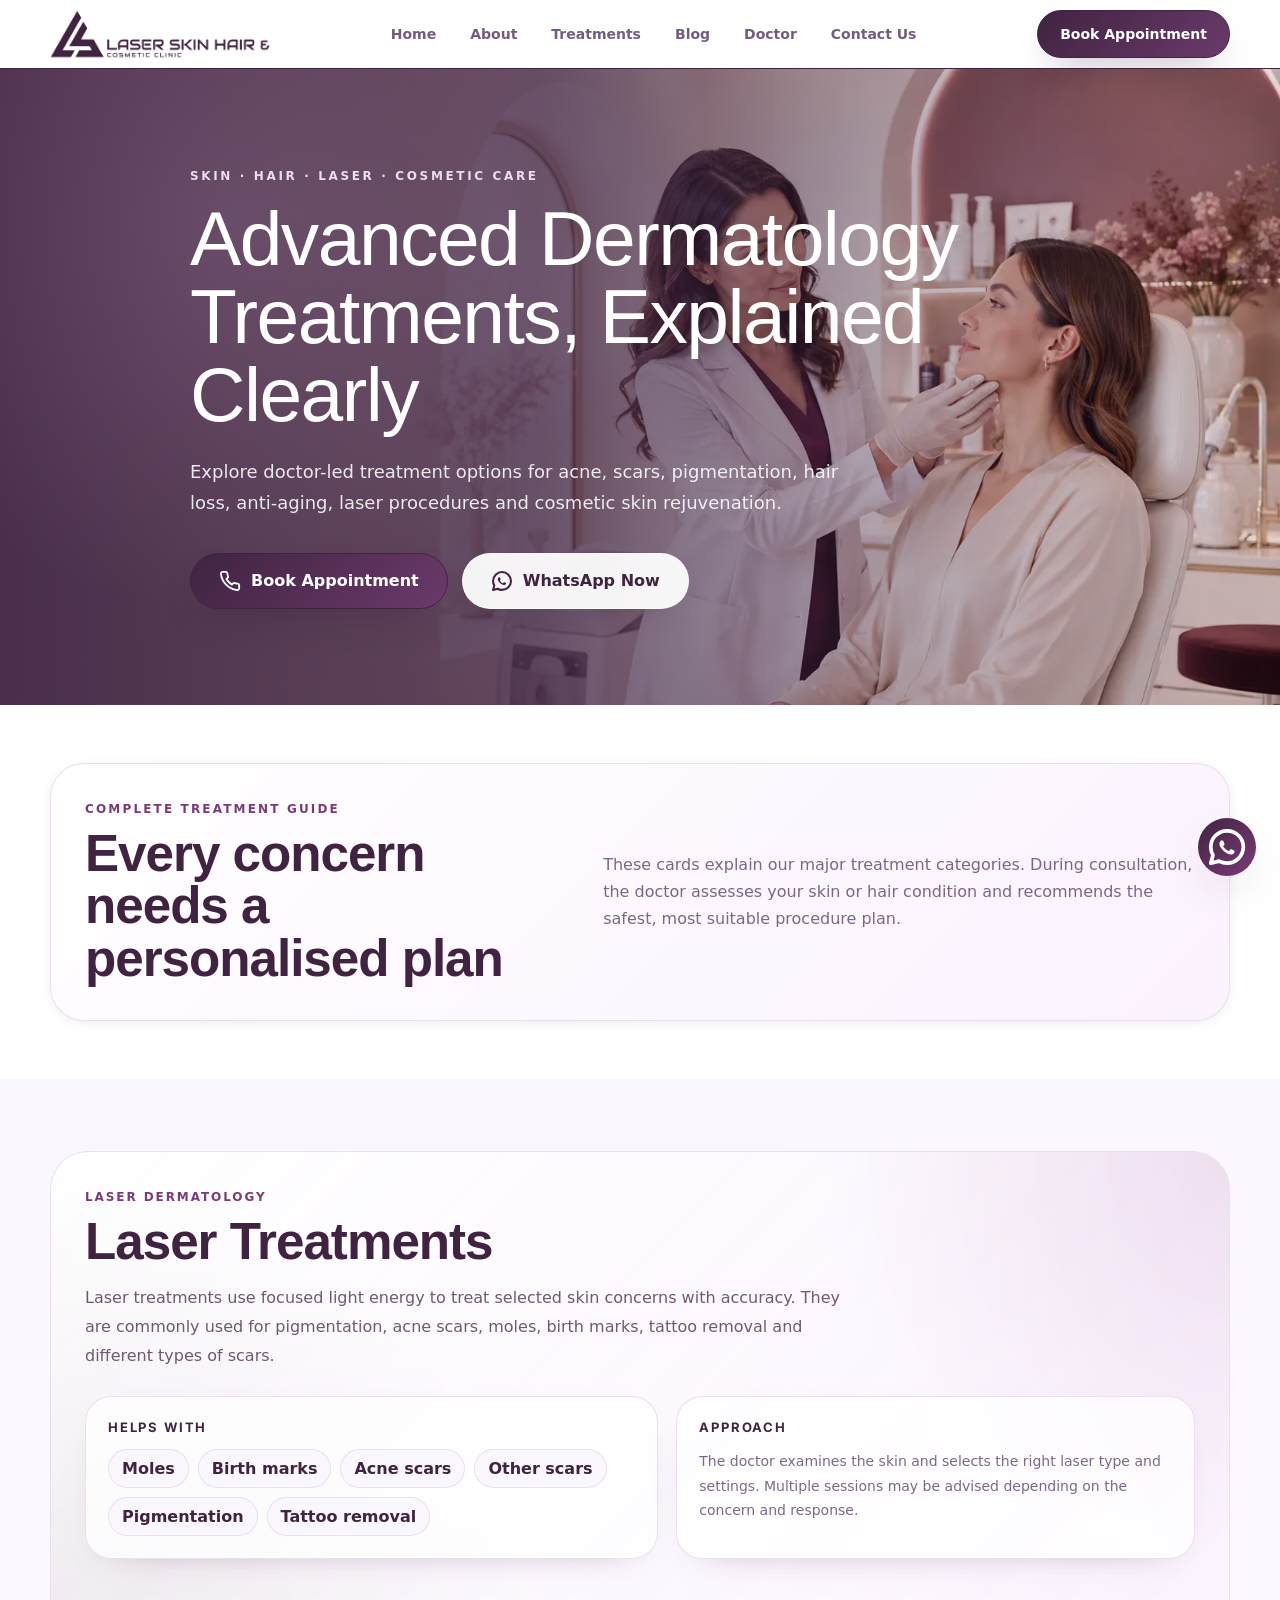
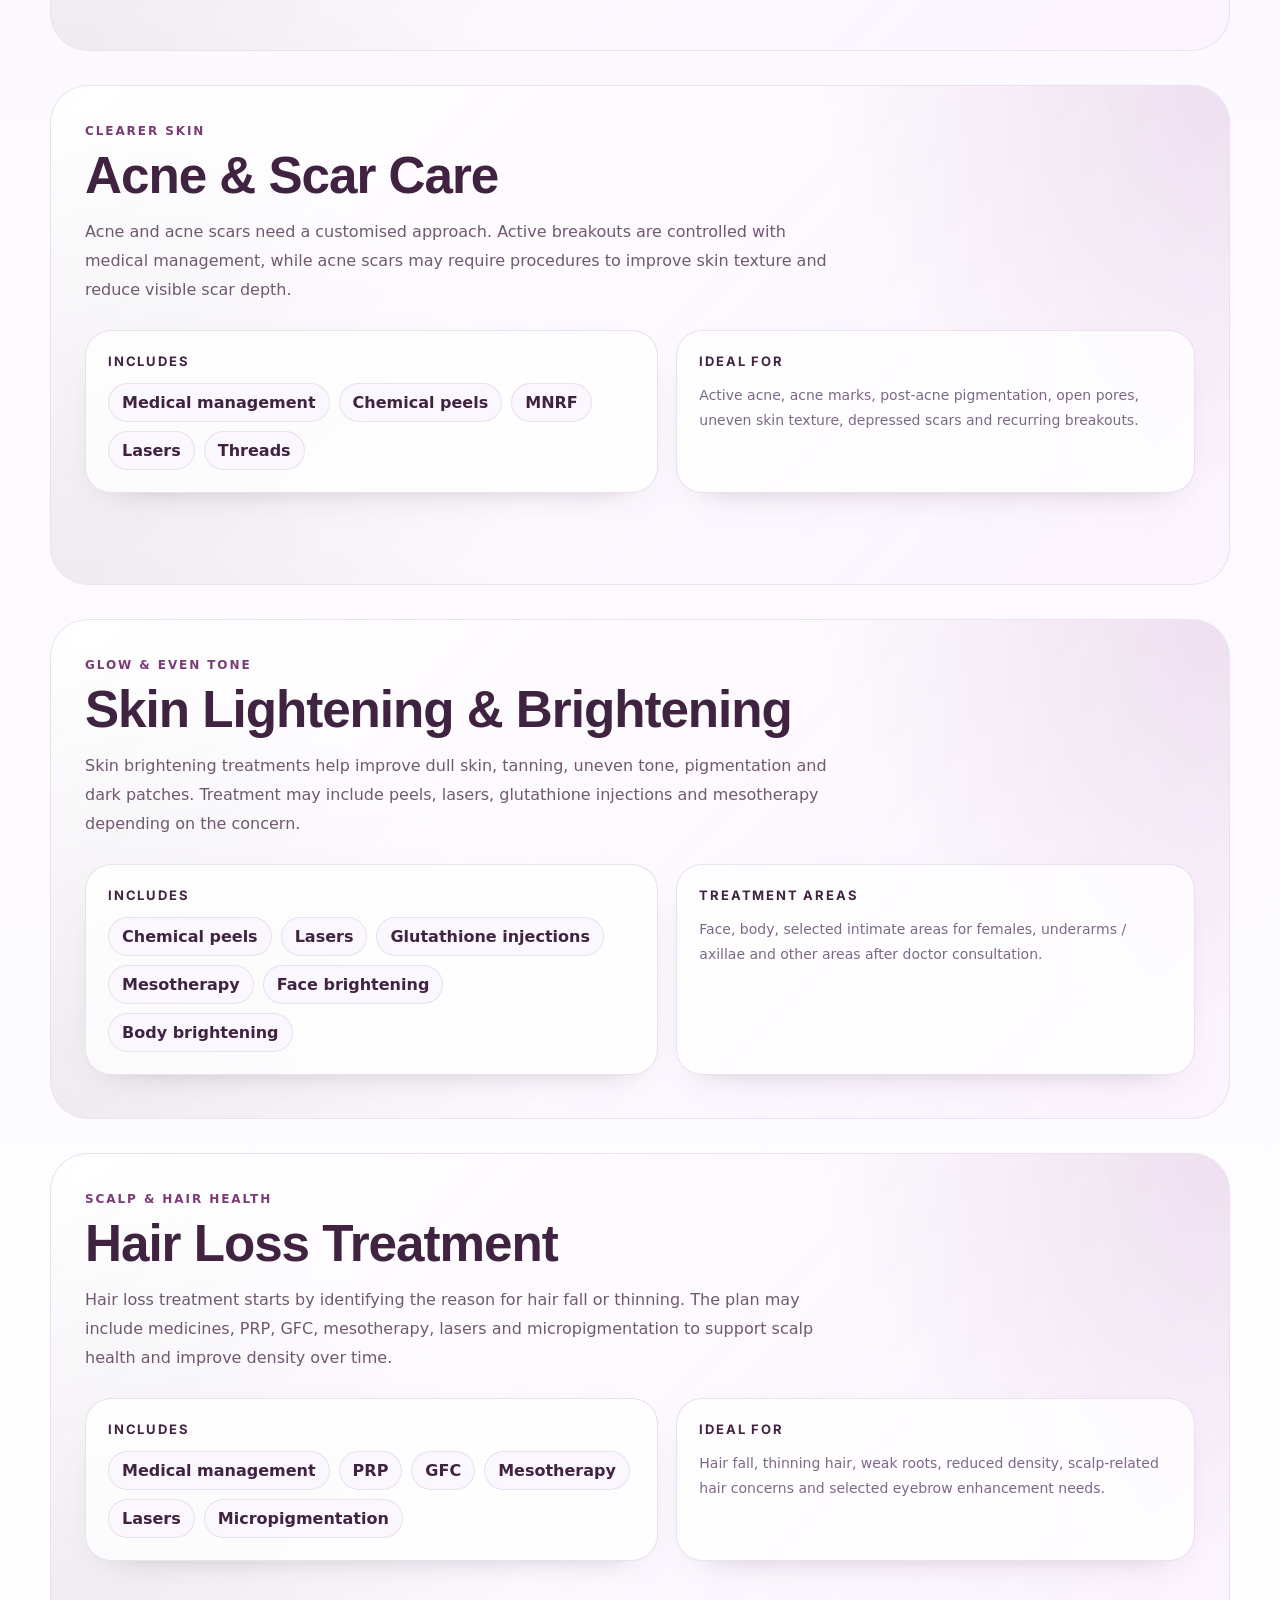
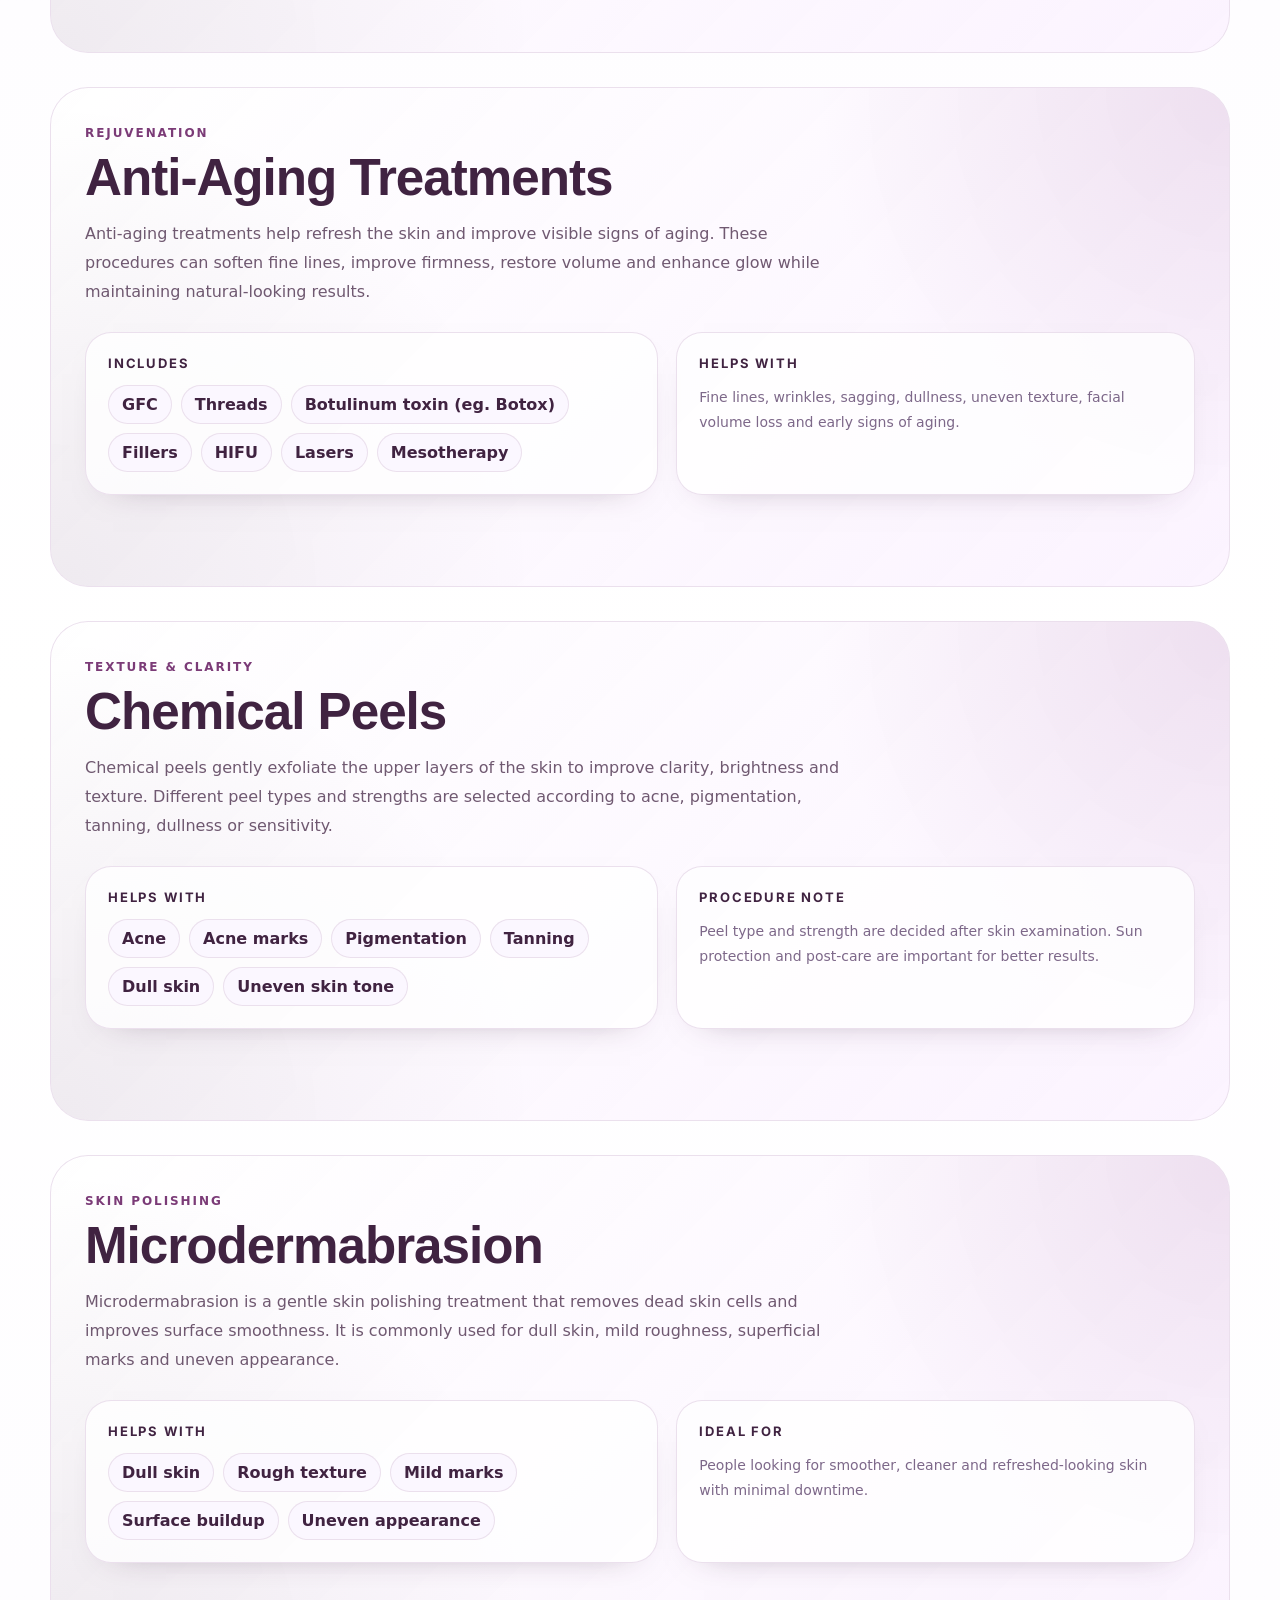
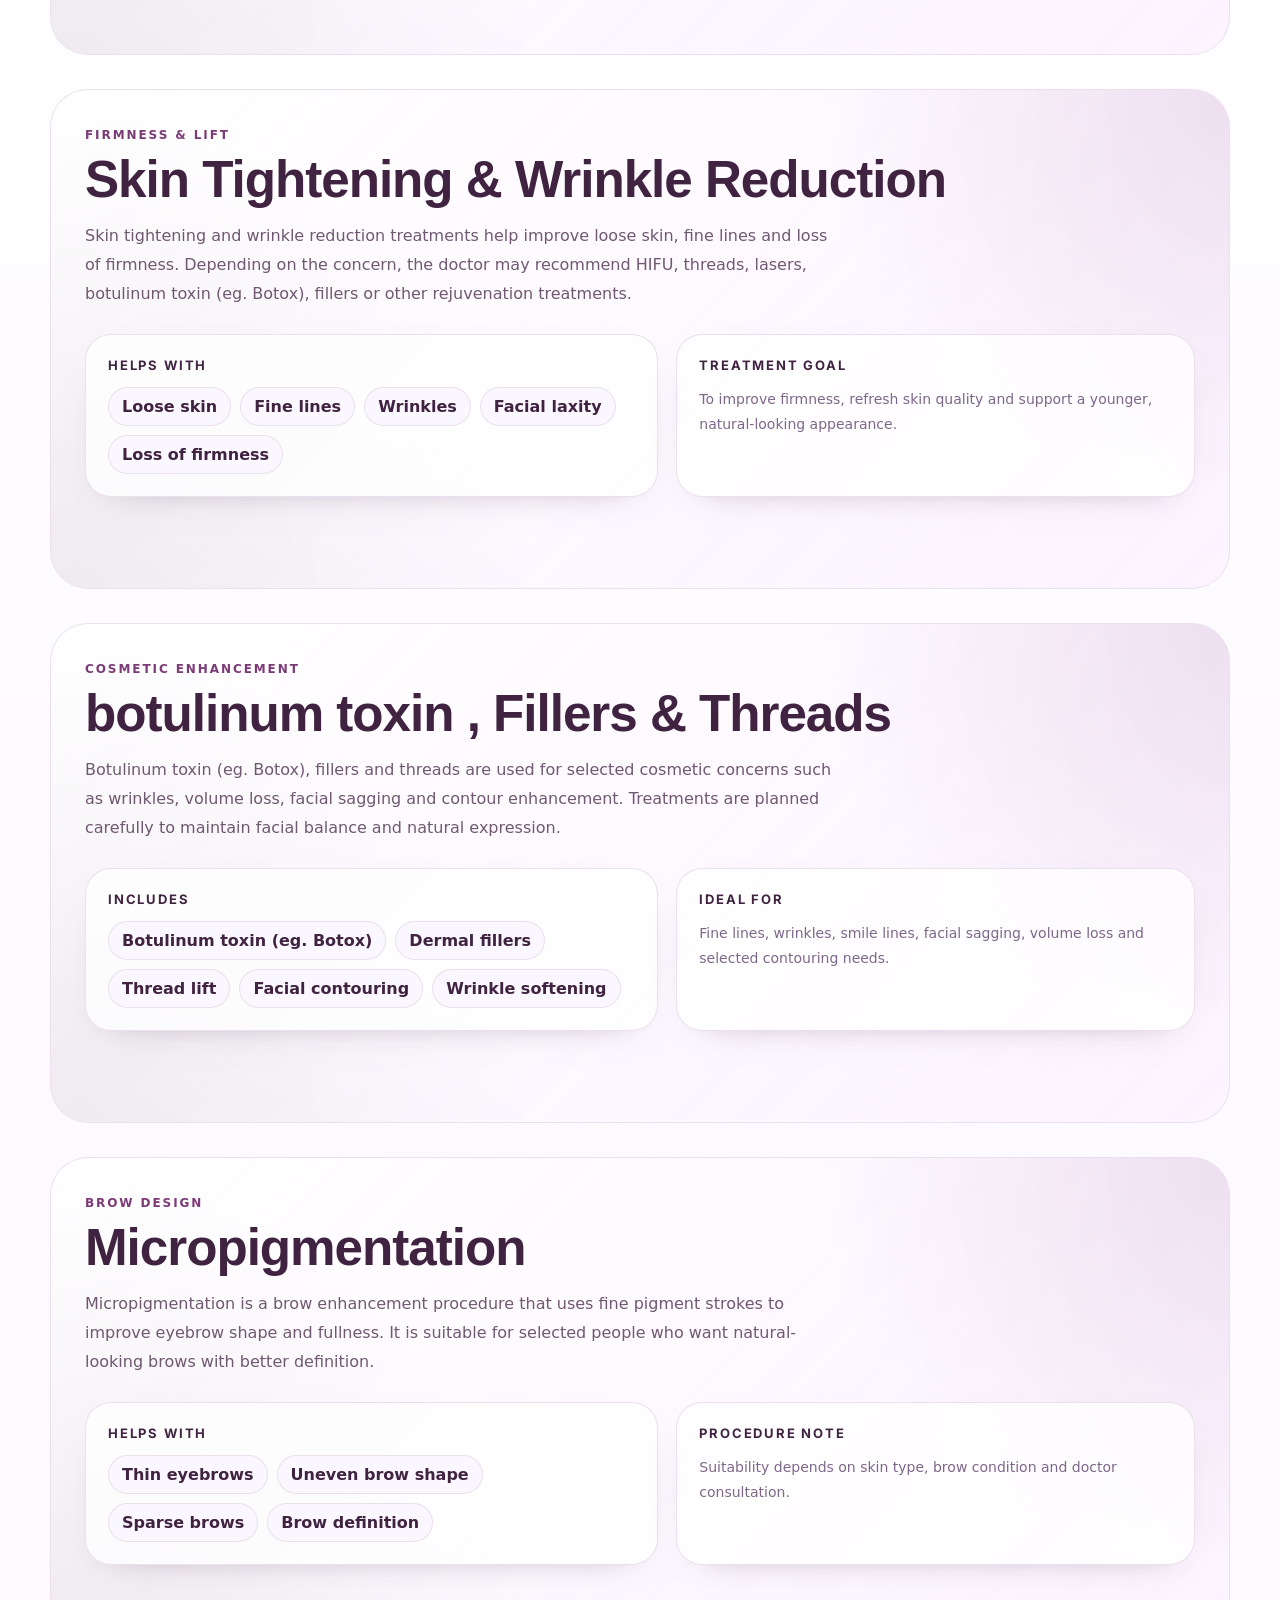
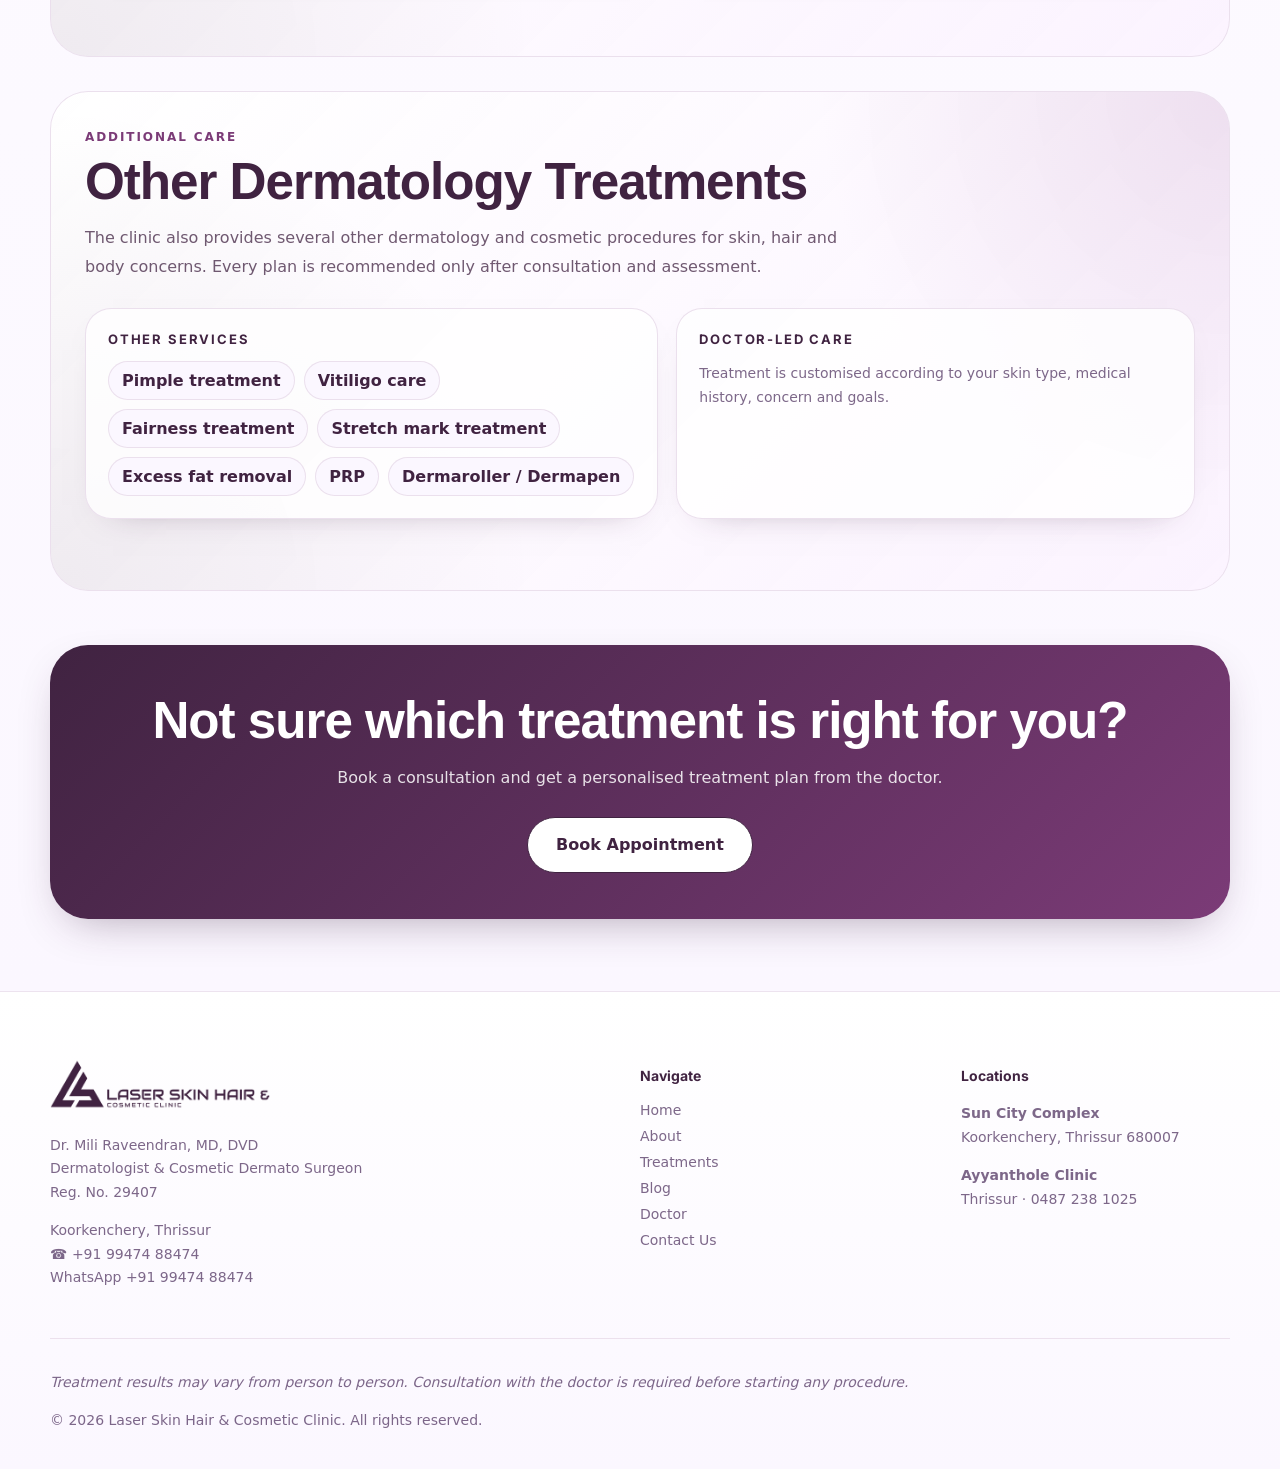
==== commit 322c49d4: "reafactor : content  update" ====
--- a/treatments.html
+++ b/treatments.html
@@ -506,7 +506,7 @@
             <img class="brand-logo" src="assets/images/main-logo.webp" alt="Laser Skin Hair & Cosmetic Clinic">
           </a></div>
         <p>Dr. Mili Raveendran, MD, DVD<br>Dermatologist & Cosmetic Dermato Surgeon<br>Reg. No. 29407</p>
-        <p>Koorkenchery, Thrissur<br>☎ 0487 244 1252<br>WhatsApp +91 99474 88474</p>
+        <p>Koorkenchery, Thrissur<br>☎ +91 99474 88474<br>WhatsApp +91 99474 88474</p>
       </div>
       <div>
         <h4>Navigate</h4> <a href="/">Home</a>
--- a/styles.css
+++ b/styles.css
@@ -313,7 +313,7 @@
   content: "";
   position: absolute;
   inset: -18px;
-  background: var(--gradient-cta);
+  /* background: var(--gradient-cta); */
   filter: blur(28px);
   opacity: .3;
 }
@@ -397,7 +397,7 @@
 }
 
 .section.about-clinic-section {
-  padding: 0 !important;
+  padding: 0 0 70px 0 !important;
 }
 
 .soft-bg {
@@ -520,6 +520,13 @@
   line-height: 1.2;
 }
 
+.focus-card {
+  display: flex;
+  flex-direction: column;
+  align-items: center;
+  justify-content: flex-start;
+}
+
 .focus-card,
 .service-card,
 .journey-grid article {
@@ -560,9 +567,17 @@
   font-weight: 600;
 }
 
+.focus-card h3 {
+  text-align: center;
+}
+
 .focus-card p,
 .service-card p {
   font-size: 16px;
+}
+
+.focus-card p {
+  text-align: center;
 }
 
 .service-card {
@@ -1048,6 +1063,10 @@
 }
 
 @media (max-width: 640px) {
+  .section.about-clinic-section {
+    padding: 0 0 40px 0 !important;
+  }
+
   .container {
     width: min(100% - 30px, 1180px);
   }
@@ -1080,6 +1099,35 @@
   .cta-grid,
   .form-row {
     grid-template-columns: 1fr;
+  }
+
+  .popular-treatment-section .card-grid.three {
+    grid-template-columns: repeat(2, 1fr) !important;
+  }
+
+  .popular-treatment-section .focus-card {
+    padding: 10px !important;
+    min-height: 168px !important;
+    justify-content: center;
+    min-width: 50%;
+  }
+
+  .popular-treatment-section .focus-card p {
+    display: none !important;
+  }
+
+  .popular-treatment-section .focus-card h3 {
+    font-size: 14px !important;
+  }
+
+  .svc-face-icon {
+    width: 60px;
+    height: 60px;
+  }
+
+  .svc-face-icon img {
+    width: 60px;
+    height: 60px;
   }
 
   .section {
@@ -2045,6 +2093,7 @@
   justify-content: center;
   color: #3d1f42;
   box-shadow: 0 10px 30px rgba(0, 0, 0, .18);
+  margin-bottom: 10px;
 }
 
 .svc-face-icon img {
@@ -2183,11 +2232,32 @@
   .svc-face-icon img {
     width: 78px;
     height: 78px;
-    object-fit: cover;
+    object-fit: contain;
     border-radius: 50%;
   }
 
   .treatment-intro-card {
     gap: 10px
   }
+}
+
+.popular-treatment-section {
+  background:
+    radial-gradient(circle at top right, rgba(214, 63, 164, 0.25), transparent 25%),
+    linear-gradient(135deg, #2B0F35 0%, #4A1E52 45%, #6A1F5C 100%);
+}
+
+.focus-card {
+  background: rgba(255, 255, 255, 0.06);
+  border: 1px solid rgba(255, 255, 255, 0.12);
+}
+
+.popular-treatment-section h2,
+.popular-treatment-section h3 {
+  color: #fff;
+}
+
+.popular-treatment-section p,
+.popular-treatment-section span {
+  color: rgba(255, 255, 255, 0.75);
 }
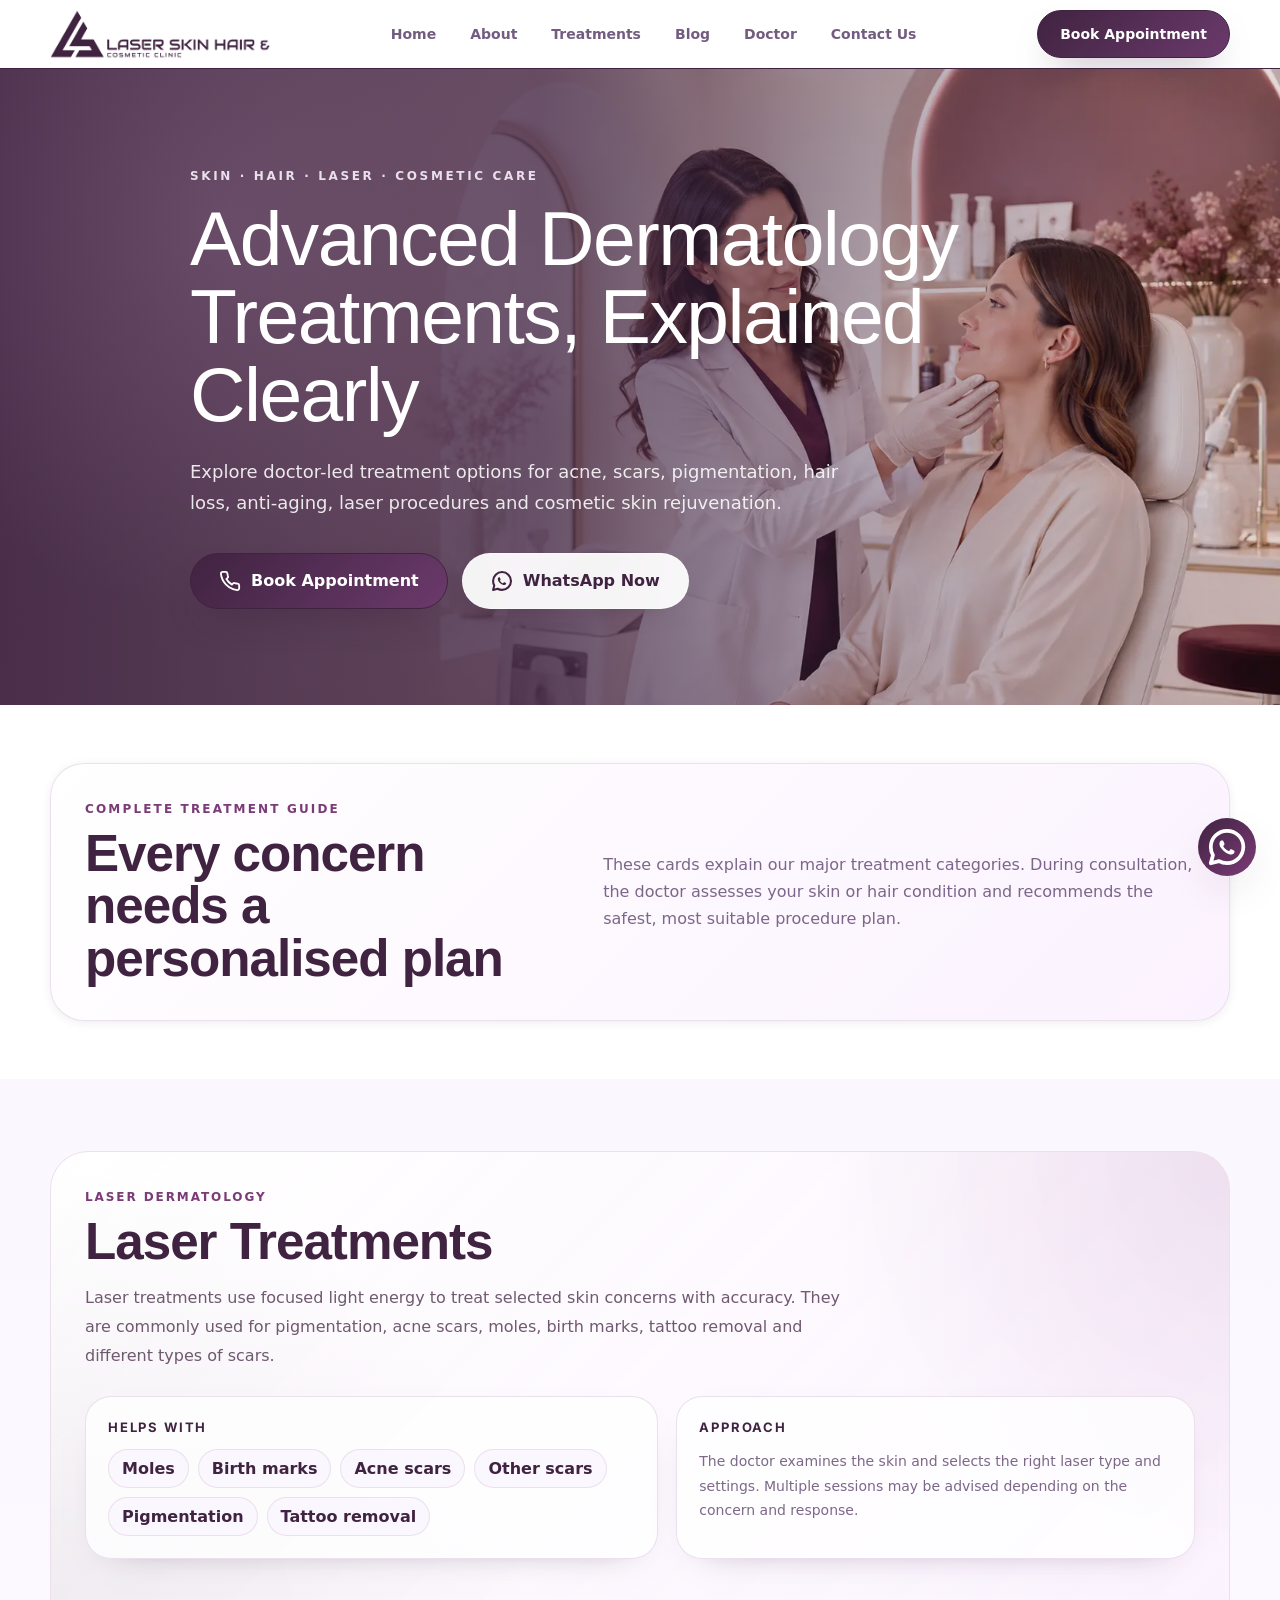
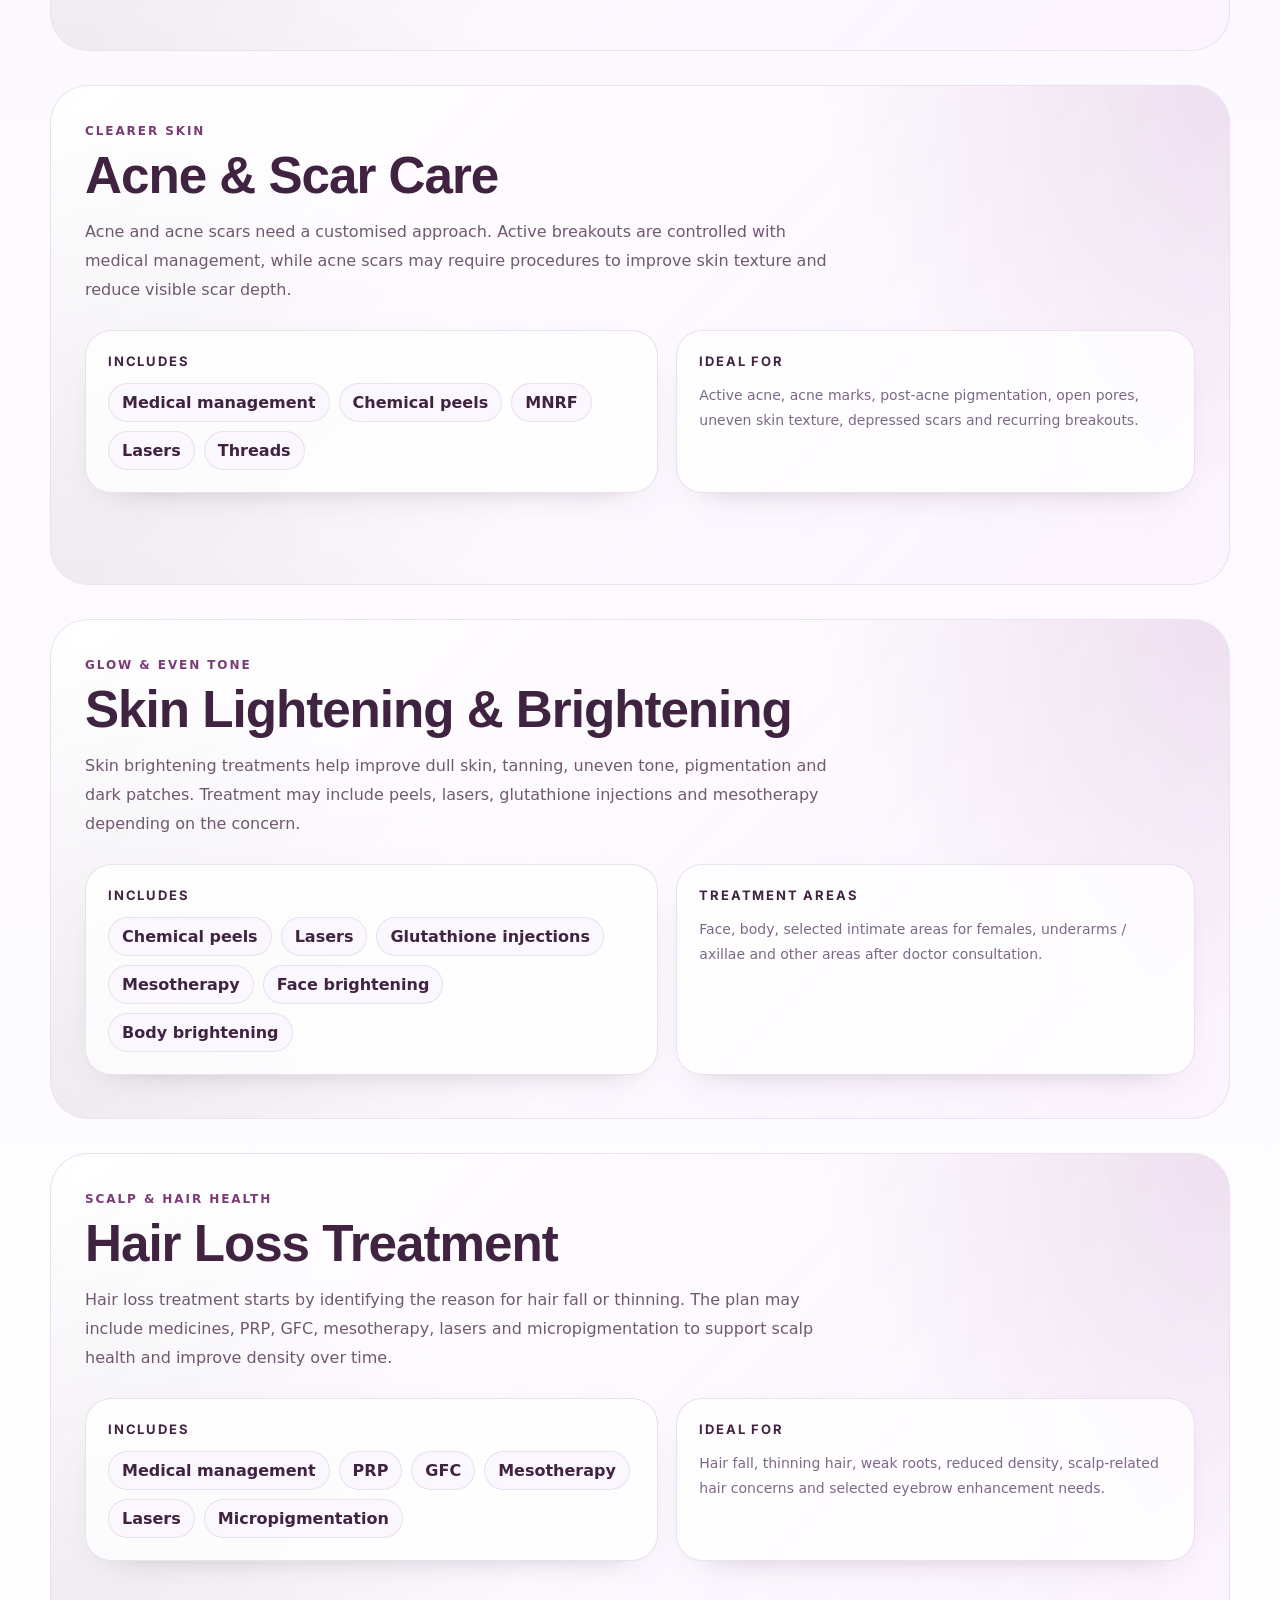
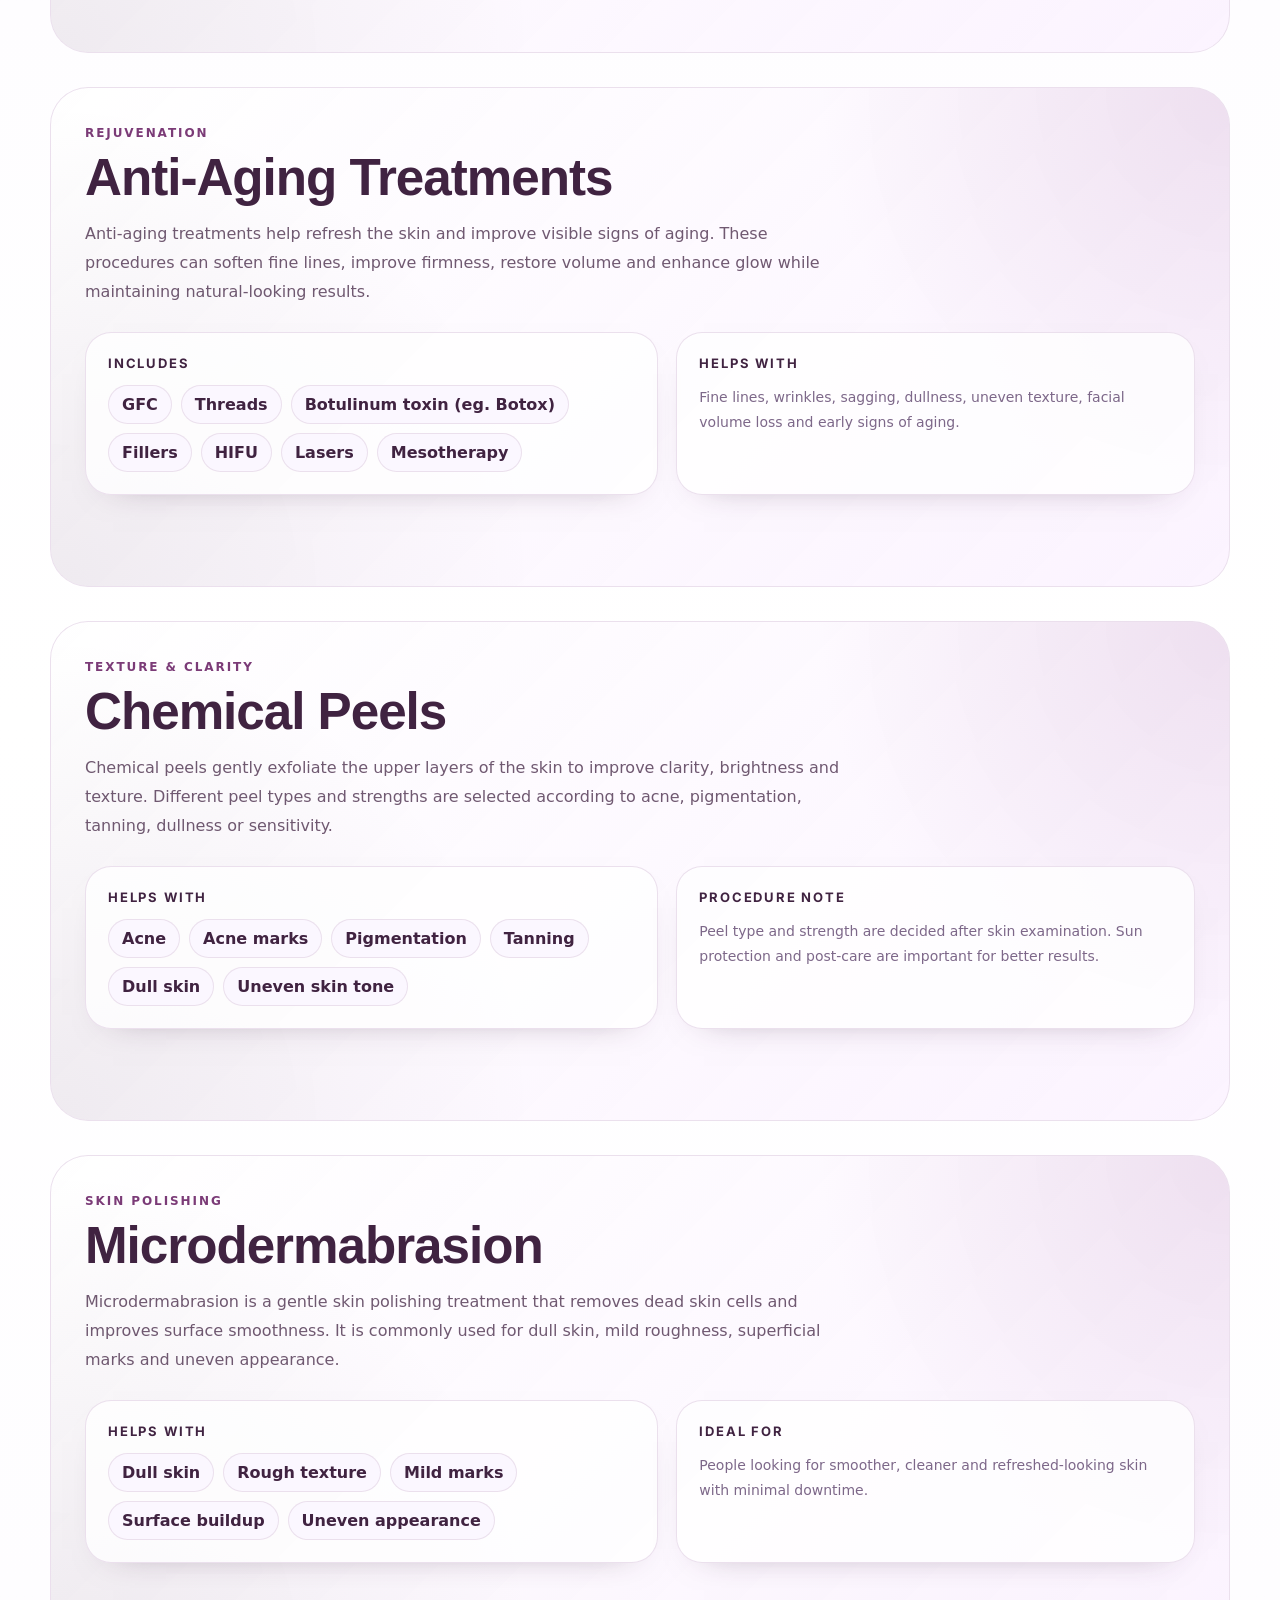
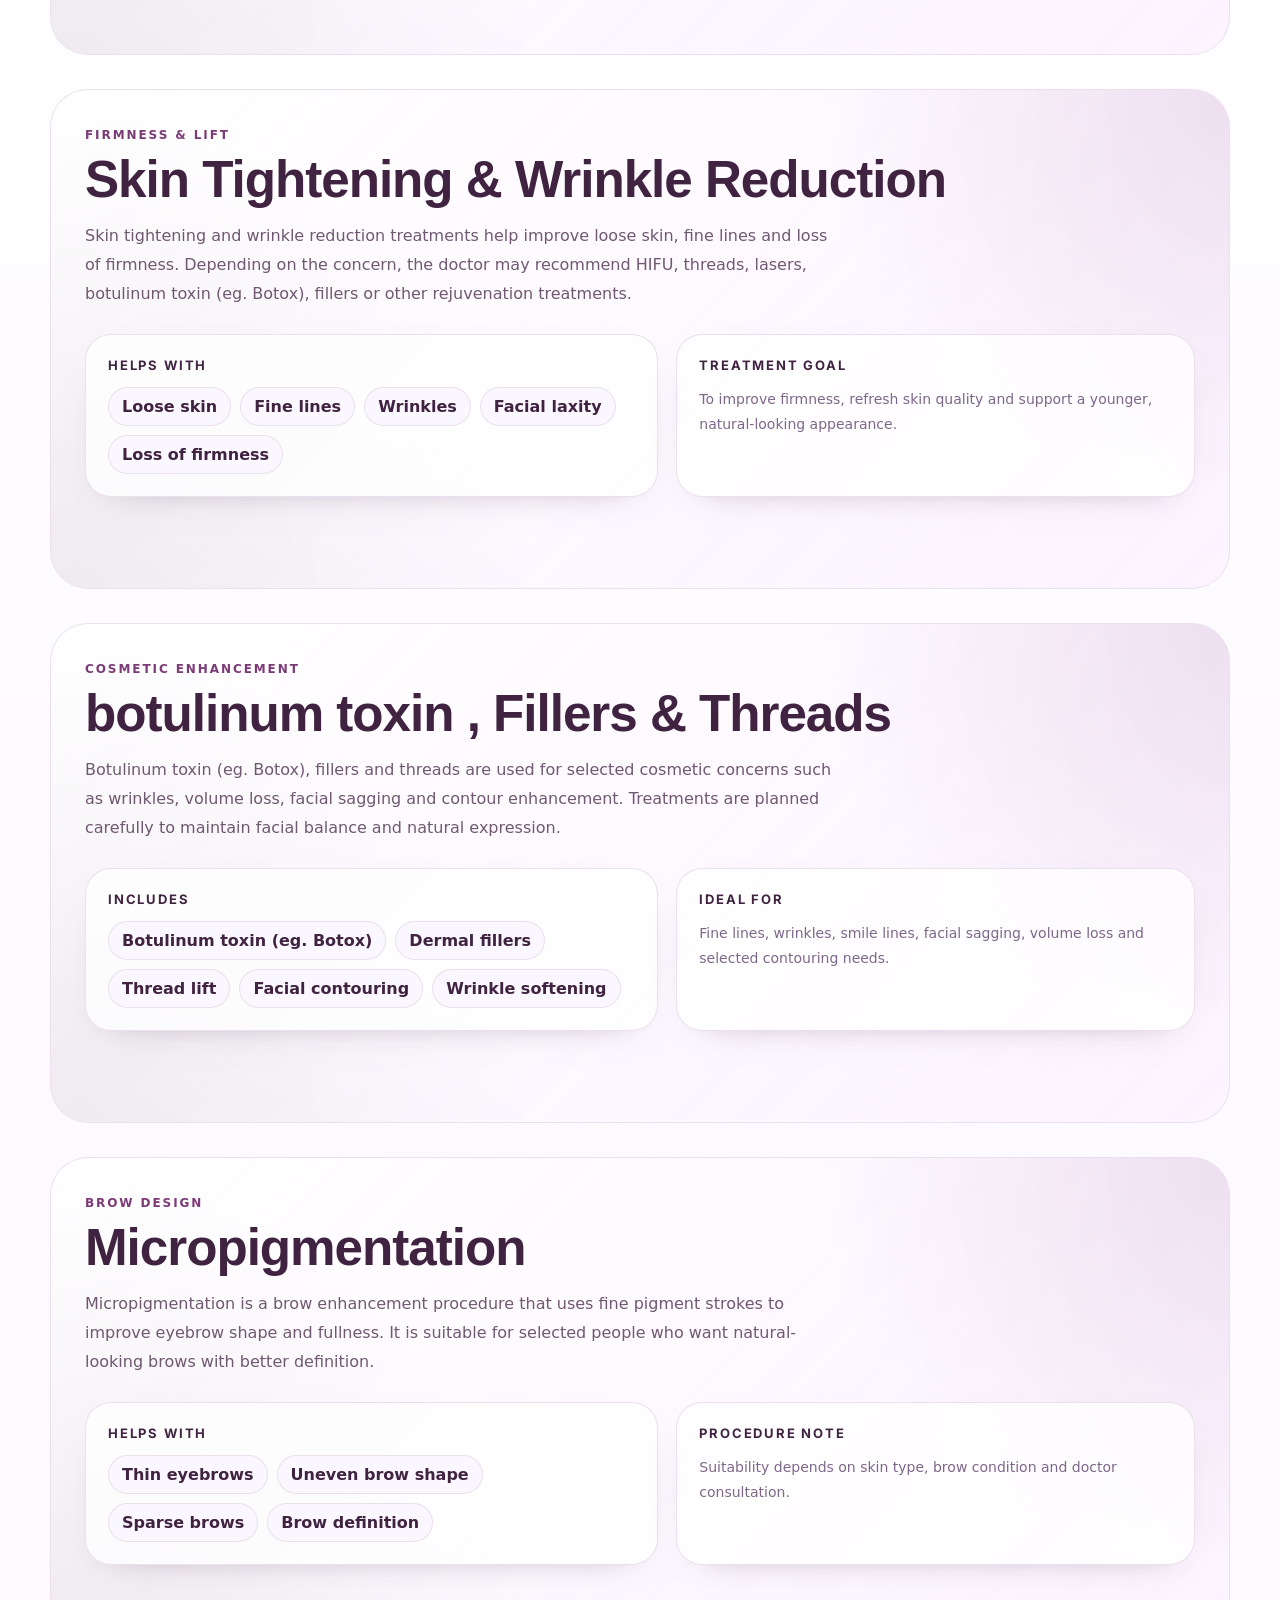
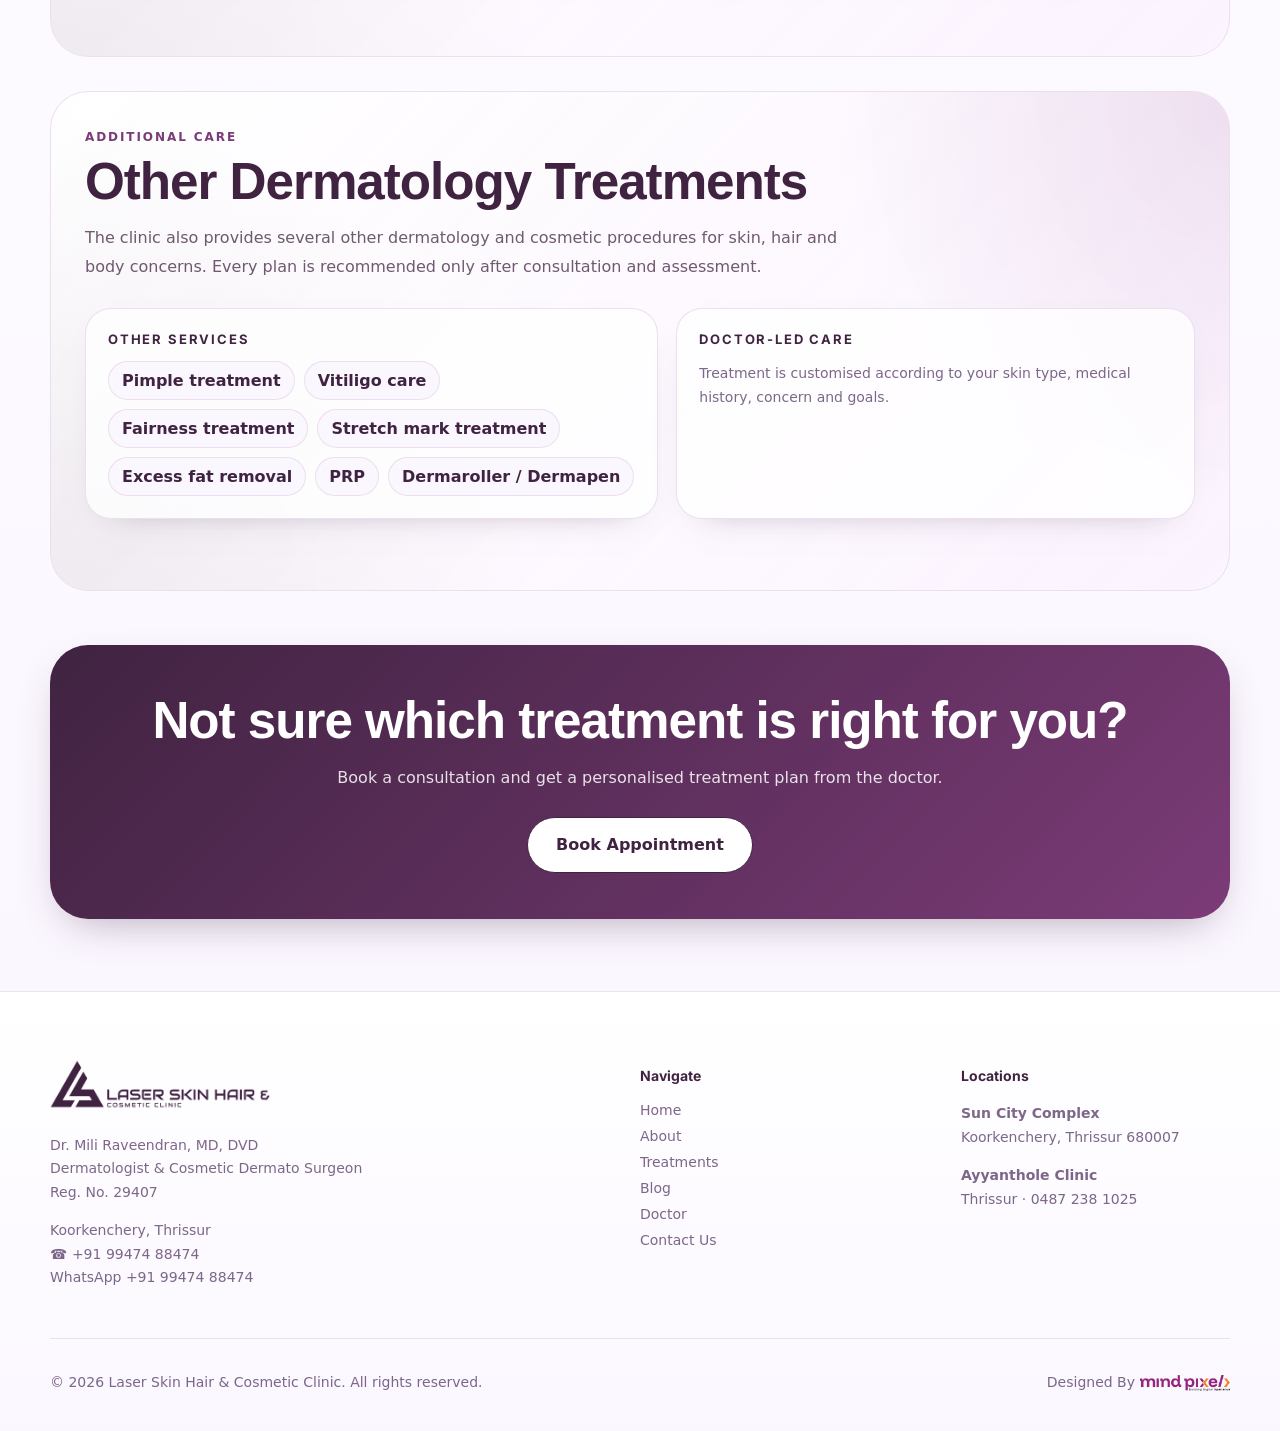
==== commit 1fbfe7b9: "reafactor : content  update" ====
--- a/treatments.html
+++ b/treatments.html
@@ -2,6 +2,16 @@
 <html lang="en">
 
 <head>
+
+<!-- Google Tag Manager -->
+<script>(function(w,d,s,l,i){w[l]=w[l]||[];w[l].push({'gtm.start':
+new Date().getTime(),event:'gtm.js'});var f=d.getElementsByTagName(s)[0],
+j=d.createElement(s),dl=l!='dataLayer'?'&l='+l:'';j.async=true;j.src=
+'https://www.googletagmanager.com/gtm.js?id='+i+dl;f.parentNode.insertBefore(j,f);
+})(window,document,'script','dataLayer','GTM-T8WS7QXZ');</script>
+<!-- End Google Tag Manager -->
+
+
   <meta charset="utf-8" />
   <meta name="viewport" content="width=device-width, initial-scale=1" />
   <title>Treatments | Laser Skin Hair & Cosmetic Clinic</title>
@@ -18,6 +28,13 @@
 </head>
 
 <body>
+
+<!-- Google Tag Manager (noscript) -->
+<noscript><iframe src="https://www.googletagmanager.com/ns.html?id=GTM-T8WS7QXZ"
+height="0" width="0" style="display:none;visibility:hidden"></iframe></noscript>
+<!-- End Google Tag Manager (noscript) -->
+
+
   <!-- PRELOADER -->
   <div id="preloader">
     <img src="assets/images/main-logo-inverse.webp" alt="Laser Skin Hair & Cosmetic Clinic" />
@@ -523,9 +540,13 @@
       </div>
     </div>
     <div class="container footer-bottom">
-      <p><em>Treatment results may vary from person to person. Consultation with the doctor is required before starting
-          any procedure.</em></p>
+      <!-- <p><em>Treatment results may vary from person to person. Consultation with the doctor is required before starting
+          any procedure.</em></p> -->
       <p>© <span id="year"></span> Laser Skin Hair & Cosmetic Clinic. All rights reserved.</p>
+      <span class="footer-image-sb">
+          <p>Designed By</p><a href="https://mpxcode.com/" target="_blank"><img src="assets/images/mindpixel.webp"
+              alt="mindpixel" width="180" height="180" /></a>
+        </span>
     </div>
   </footer>
   <a class="floating-whatsapp"
--- a/styles.css
+++ b/styles.css
@@ -2260,4 +2260,37 @@
 .popular-treatment-section p,
 .popular-treatment-section span {
   color: rgba(255, 255, 255, 0.75);
+}
+
+.footer-image-sb img {
+  height: auto;
+  width: 90px;
+  object-fit: contain;
+}
+
+.footer-image-sb {
+  display: flex;
+  gap: 5px;
+  flex-direction: row;
+  flex-wrap: nowrap;
+  justify-content: center;
+  align-items: center;
+}
+.footer-image-sb p {
+  margin: 0;
+}
+.footer-image-sb a {
+  height: max-content;
+  margin: 0;
+}
+.footer-bottom{
+    display: flex;
+    justify-content: space-between;
+}
+@media (max-width: 768px) {
+  .footer-bottom {
+    flex-direction: column;
+    justify-content: center;
+    align-items: center;
+  }
 }
